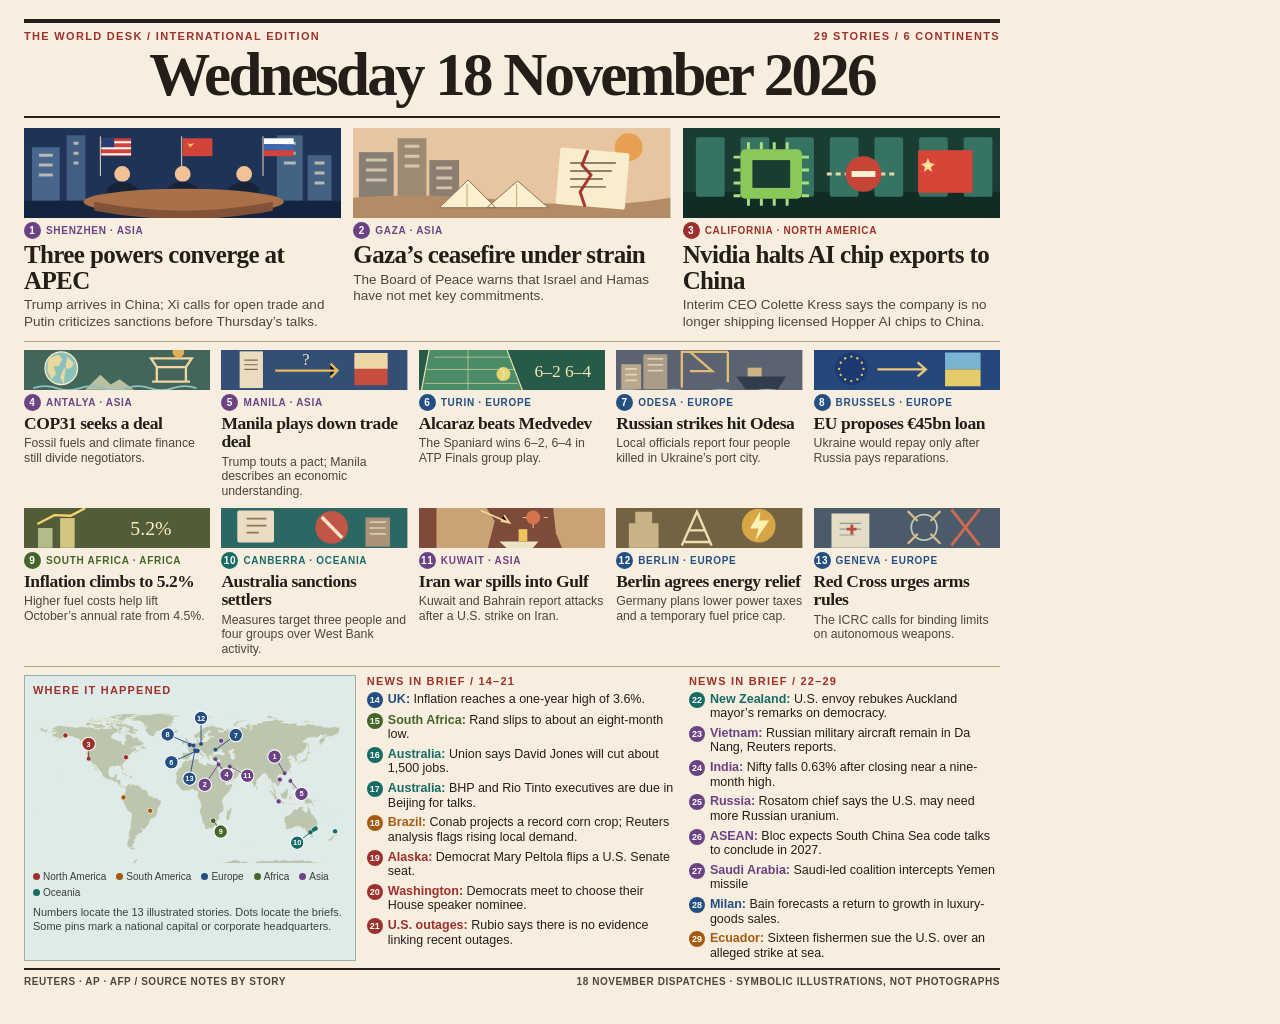
==== index.html @ 93e59827 "Revise news front page with 29 illustrated stories" ====
<!doctype html>
<html lang="en"><meta charset="utf-8"><meta name="viewport" content="width=1024"><title>The World Desk | 18 November 2026</title>
<style>
:root{--paper:#f7eee0;--ink:#251d17;--sub:#50443a;--rule:#b8a18a;--red:#9d312b}*{box-sizing:border-box}html,body{width:1024px;min-height:1024px;margin:0}body{padding:19px 24px 12px;background:var(--paper);color:var(--ink);font:14px Arial,sans-serif}h1,h2,p{margin:0}header{padding:7px 0 8px;border-top:4px solid var(--ink);border-bottom:2px solid var(--ink)}.strap,footer{display:flex;justify-content:space-between;text-transform:uppercase;font-weight:bold;letter-spacing:.12em;font-size:11px;color:var(--red)}h1,h2{font-family:Georgia,serif}h1{text-align:center;font-size:61px;line-height:1.08;letter-spacing:-.045em}.news{display:grid;gap:12px}.lead{grid-template-columns:repeat(3,minmax(0,1fr));margin-top:12px;padding-bottom:12px;border-bottom:1px solid var(--rule)}.mid{grid-template-columns:repeat(5,minmax(0,1fr));gap:11px;margin-top:10px;padding-bottom:11px;border-bottom:1px solid var(--rule)}article{min-width:0}article svg{display:block;width:100%;height:94px}.mid svg{height:40px}.meta{display:flex;align-items:center;gap:5px;margin:4px 0 3px;text-transform:uppercase;letter-spacing:.07em;font-size:10px;font-weight:800;color:var(--color)}.num{background:var(--color);color:white;display:inline-grid;place-items:center;min-width:17px;height:17px;border-radius:50%;font:bold 10px Arial;flex:none}article h2{font-size:26px;line-height:1.03;letter-spacing:-.025em}article p{font-size:14px;line-height:1.23;color:var(--sub);margin-top:4px}.mid h2{font-size:18px;line-height:1.06}.mid p{font-size:12.5px;line-height:1.19}.bottom{display:grid;grid-template-columns:34% 1fr 1fr;gap:11px;margin-top:10px}.label{font:bold 11px Arial;text-transform:uppercase;letter-spacing:.11em;color:var(--red);margin-bottom:5px}.map{background:#deebe9;padding:8px;border:1px solid #9eaeab;min-width:0;align-self:stretch}.atlas{position:relative;aspect-ratio:340/174;margin-top:7px}.atlas img,.atlas svg{position:absolute;width:100%;height:100%}.legend{display:flex;gap:5px 10px;flex-wrap:wrap;margin-top:8px;font-size:10px;color:#393e3c}.legend span{display:flex;align-items:center;gap:3px}.legend i{width:7px;height:7px;border-radius:50%;background:var(--color)}.map p{font-size:11px;line-height:1.25;color:#39433e;margin-top:8px}.briefs{list-style:none;margin:0;padding:0;display:grid;gap:5px}.briefs li{display:flex;gap:5px;align-items:flex-start;font-size:13px;line-height:1.16}.briefs .num{min-width:16px;height:16px;font-size:9px}.briefs strong{color:var(--color)}footer{margin-top:9px;padding-top:6px;border-top:2px solid var(--ink);letter-spacing:.055em;color:var(--sub);font-size:10px}
/* Fit all reporting on the square canvas without clipping or hidden overflow. */
.lead{margin-top:10px;padding-bottom:10px}.lead h2{font-size:25px}.lead p{font-size:13.5px}.lead svg{height:90px}.mid{gap:9px 11px;margin-top:8px;padding-bottom:9px}.mid h2{font-size:17.5px}.mid p{font-size:12.3px}.bottom{margin-top:8px}.briefs li{font-size:12.5px;line-height:1.17}footer{margin-top:7px}
</style>
<header><div class="strap"><span>The World Desk / International edition</span><span id="edition"></span></div><h1>Wednesday 18 November 2026</h1></header>
<main><section class="news lead" aria-label="Lead stories"></section><section class="news mid" aria-label="Regional stories"></section>
<section class="bottom"><aside class="map"><h2 class="label">Where it happened</h2><div class="atlas"><svg viewBox="0 0 340 174" role="img" aria-label="Story locations matching the numbered headlines"></svg></div><div class="legend"></div><p>Numbers locate the 13 illustrated stories. Dots locate the briefs. Some pins mark a national capital or corporate headquarters.</p></aside>
<section><h2 class="label">News in brief / 14–21</h2><ol class="briefs" id="brief-a"></ol></section><section><h2 class="label">News in brief / 22–29</h2><ol class="briefs" id="brief-b"></ol></section></section></main>
<footer><span>Reuters · AP · AFP / Source notes by story</span><span>18 November dispatches · Symbolic illustrations, not photographs</span></footer>
<script src="stories.js"></script><script src="illustrations.js"></script>
<script>
const regions={NA:['North America','#9c302c'],SA:['South America','#a35a11'],EU:['Europe','#244f83'],AF:['Africa','#446529'],AS:['Asia','#6b4384'],OC:['Oceania','#166c65']};
const all=document.querySelector.bind(document);
const place=(s)=>`style="--color:${regions[s[1]][1]}"`;
const badge=(i)=>`<span class="num">${i+1}</span>`;
function article(s,i){return `<article ${place(s)}>${artwork(s[6],i<3)}<div class="meta">${badge(i)}${s[0]} · ${regions[s[1]][0]}</div><h2>${s[4]}</h2><p>${s[5]}</p></article>`;}
function brief(s,i){return `<li ${place(s)}>${badge(i)}<span><strong>${s[0]}:</strong> ${s[4]}</span></li>`;}
all('#edition').textContent=`${stories.length} stories / ${new Set(stories.map(s=>s[1])).size} continents`;
all('.lead').innerHTML=stories.slice(0,3).map(article).join('');
all('.mid').innerHTML=stories.slice(3,13).map((s,j)=>article(s,j+3)).join('');
all('#brief-a').innerHTML=stories.slice(13,21).map((s,j)=>brief(s,j+13)).join('');
all('#brief-b').innerHTML=stories.slice(21).map((s,j)=>brief(s,j+21)).join('');
all('.legend').innerHTML=Object.values(regions).map(([n,c])=>`<span style="--color:${c}"><i></i>${n}</span>`).join('');
const project=(lat,lon)=>[8+(lon+180)*.9,12+(83-lat)*1.06];
const offsets=[[-11,-18],[-15,22],[0,-16],[12,17],[12,14],[-27,12],[22,-16],[-28,-12],[8,12],[-18,14],[19,10],[0,-28],[-6,31]];
const pins=stories.map((s,i)=>{
 const [x,y]=project(s[2],s[3]),color=regions[s[1]][1];
 if(i>=13)return `<circle cx="${x}" cy="${y}" r="2.9" fill="${color}" stroke="#fff" stroke-width=".8"><title>${i+1} ${s[0]}</title></circle>`;
 const [dx,dy]=offsets[i], bx=x+dx,by=y+dy;
 return `<g><title>${i+1} ${s[0]}</title><path d="M${x} ${y}L${bx} ${by}" stroke="${color}" stroke-width="1"/><circle cx="${x}" cy="${y}" r="2.1" fill="${color}"/><circle cx="${bx}" cy="${by}" r="7.3" fill="${color}" stroke="#fff" stroke-width="1.1"/><text x="${bx}" y="${by+2.8}" text-anchor="middle" fill="white" font-size="8" font-weight="bold">${i+1}</text></g>`;
});
all('.atlas svg').innerHTML="<rect width=\"340\" height=\"174\" fill=\"#deebe9\"/><g fill=\"#bcc5ad\" stroke=\"#f2efdc\" stroke-width=\".35\"><path d=\"M116.39,184.82L116.12,185.36L115.86,185.84L113.97,185.69L111.96,185.76L110.83,185.40L110.83,185.36L110.34,185.05L112.37,185.09L114.31,185.20L114.97,184.76L115.45,184.39L116.39,184.82Z\"/><path d=\"M26.71,184.25L24.99,184.39L23.80,184.02L23.28,183.64L23.24,183.58L22.66,183.29L22.66,183.29L23.20,182.90L24.88,183.06L25.78,183.40L26.47,183.77L26.71,184.25Z\"/><path d=\"M129.36,182.71L130.47,183.17L130.86,183.81L130.96,184.27L131.00,184.81L129.61,185.14L128.14,185.41L126.45,185.66L124.57,185.87L122.43,185.80L121.25,185.45L121.41,185.02L123.33,184.72L124.11,184.37L124.67,183.91L125.08,183.52L125.62,183.15L126.21,182.71L126.21,182.71L126.66,182.71L128.00,182.48L129.36,182.71Z\"/><path d=\"M60.91,177.89L62.07,178.06L63.15,177.87L62.64,178.24L61.79,178.51L60.54,178.43L59.64,178.06L59.64,178.06L59.83,177.70L60.91,177.89Z\"/><path d=\"M57.00,177.87L58.37,178.29L57.84,178.24L56.68,178.14L55.45,177.85L55.45,177.85L56.10,177.62L57.00,177.87Z\"/><path d=\"M80.92,176.23L81.90,176.37L82.89,176.25L83.42,176.85L82.71,176.77L81.62,176.81L80.51,176.77L79.29,176.83L78.38,176.62L77.90,176.19L77.90,176.19L78.47,176.00L79.61,176.15L80.92,176.23Z\"/><path d=\"M108.39,175.19L108.50,175.67L108.34,176.09L108.09,176.48L107.04,176.63L106.03,176.83L104.85,176.81L105.29,176.40L104.23,176.54L103.23,176.69L102.54,176.38L102.49,175.94L103.48,175.53L103.48,175.53L104.09,175.40L105.13,175.44L105.40,174.90L105.45,174.51L105.43,173.66L105.94,173.16L106.77,172.99L107.25,173.39L107.46,173.78L107.85,174.26L108.15,174.72L108.39,175.19Z\"/><path d=\"M117.25,167.98L116.86,168.21L116.19,168.04L115.45,168.15L114.83,168.40L114.18,168.67L113.74,168.98L113.62,169.39L113.67,169.79L114.09,170.14L113.47,170.39L112.63,170.47L112.14,170.83L111.61,171.16L111.04,171.62L110.90,172.01L111.22,172.45L111.69,172.78L112.44,173.03L113.12,173.36L113.49,173.78L113.69,174.17L113.95,174.59L114.37,174.94L114.64,175.33L114.76,176.31L115.03,176.71L115.10,177.12L115.38,177.54L115.26,178.10L114.76,178.53L114.23,178.89L113.03,179.03L112.63,179.41L112.08,179.76L110.73,180.15L109.53,180.32L108.40,180.55L107.18,180.78L106.46,181.21L105.01,181.25L103.43,181.21L102.00,181.30L100.48,181.30L100.77,181.71L102.14,181.90L103.15,182.19L103.71,182.56L102.70,182.89L101.15,182.79L99.87,183.06L99.81,183.50L99.78,183.91L100.84,184.27L101.03,184.66L102.18,185.06L104.08,185.22L105.70,185.51L106.99,185.84L108.63,186.18L110.87,186.34L113.07,186.63L114.60,186.95L116.28,187.30L117.16,187.80L117.60,188.19L118.69,187.82L120.17,187.51L121.74,187.17L123.61,186.90L125.21,186.61L127.45,186.59L129.66,186.74L131.47,186.99L132.05,186.53L133.31,186.22L135.58,186.20L137.36,185.97L139.05,185.74L140.92,185.60L142.91,185.41L144.31,185.14L143.67,184.76L143.28,184.39L143.28,184.00L141.54,184.04L139.69,184.20L137.92,184.20L137.68,183.81L137.80,183.02L138.21,182.79L139.49,182.54L141.01,182.29L142.10,181.98L143.19,181.67L144.01,181.25L145.24,181.07L146.46,180.92L147.07,180.84L148.47,180.80L149.79,180.65L150.90,180.44L151.99,180.19L152.98,179.95L154.23,179.61L155.02,179.26L155.87,178.95L156.13,178.53L155.18,178.28L155.50,177.85L156.10,177.52L157.03,177.31L158.02,177.06L158.94,176.73L159.64,176.31L160.08,175.81L160.73,175.52L161.81,175.58L162.25,175.94L163.33,175.98L163.36,175.58L163.82,175.17L164.79,175.27L165.02,175.67L166.09,175.73L167.26,175.54L168.38,175.42L169.41,175.48L169.79,175.92L170.78,175.56L171.70,175.38L172.72,175.23L173.73,175.09L174.64,174.84L175.65,174.67L176.42,174.44L176.97,174.07L177.64,174.34L178.57,174.19L179.22,174.69L179.74,175.06L180.76,174.86L181.16,174.44L182.08,174.15L183.26,174.21L183.61,174.61L184.35,174.21L185.32,174.09L186.38,174.05L187.33,174.07L188.34,174.19L189.31,174.25L189.73,174.61L190.31,174.92L191.30,174.73L192.36,174.69L193.38,174.69L194.38,174.67L195.28,174.52L196.24,174.40L197.03,174.11L197.87,173.92L198.79,173.82L199.48,173.53L199.97,172.95L200.48,172.59L201.42,172.76L201.77,173.13L202.55,173.38L203.48,173.30L204.11,173.67L204.78,173.94L205.70,173.69L206.02,173.24L206.83,173.05L207.76,172.70L208.64,172.55L209.70,172.34L210.41,172.11L211.15,171.87L211.85,171.64L212.70,171.76L213.51,171.39L214.09,171.10L214.94,171.12L215.68,170.87L215.85,170.49L216.61,170.20L217.35,170.00L218.25,169.83L219.08,169.75L219.87,169.81L220.72,169.91L221.44,170.20L221.53,170.66L222.32,171.01L222.87,171.30L223.95,171.43L224.54,171.72L225.29,172.01L226.15,172.07L226.87,171.87L227.65,171.43L228.49,171.66L229.37,171.78L230.22,171.91L231.10,171.99L232.00,171.99L232.74,173.09L232.71,173.36L232.60,173.84L231.74,174.11L231.03,174.50L231.15,174.92L232.16,174.90L232.04,175.31L231.58,175.71L231.15,176.14L231.84,176.48L232.88,176.58L233.92,176.39L234.42,175.98L234.72,175.58L235.21,175.25L235.77,174.94L236.00,174.57L236.48,174.05L237.04,173.94L238.06,173.90L238.96,173.78L239.88,173.61L240.32,173.20L240.59,172.80L241.20,172.41L242.08,172.14L242.84,171.93L243.34,171.57L243.85,171.39L244.50,171.22L245.40,171.33L246.21,171.22L247.09,171.10L248.08,171.16L248.73,170.87L249.19,170.16L249.52,170.45L249.95,170.95L250.70,171.16L251.57,171.24L252.43,171.12L253.35,171.20L254.19,171.22L254.76,171.12L255.52,171.18L256.20,171.41L257.01,171.26L257.98,171.26L258.81,171.12L259.75,171.26L260.35,170.91L260.80,170.56L261.42,170.27L262.55,169.48L263.13,169.62L263.82,169.91L264.42,170.29L265.56,170.93L266.44,170.95L267.27,170.95L268.24,170.83L269.21,170.68L269.95,170.39L270.57,170.08L271.57,170.04L272.24,169.81L272.95,170.02L273.41,170.35L274.04,170.68L275.03,170.64L275.65,170.91L276.72,171.18L277.85,171.28L278.78,171.20L279.49,170.87L280.09,170.54L280.90,170.45L281.71,170.60L282.64,170.70L283.49,170.54L284.30,170.54L285.09,170.64L285.92,170.74L286.73,170.56L287.70,170.39L288.62,170.35L289.64,170.35L290.47,170.25L291.28,170.16L291.53,169.64L291.56,169.21L292.13,169.50L292.29,169.98L292.59,170.41L292.96,170.76L293.71,170.95L294.74,170.89L295.92,170.87L296.73,170.81L297.91,170.81L298.76,170.79L299.94,170.83L300.94,170.91L301.58,171.24L301.40,171.64L301.98,171.95L302.95,172.20L303.96,172.47L305.12,172.65L306.34,172.82L307.25,172.99L308.27,173.01L308.86,172.65L309.65,172.95L310.34,173.28L311.13,173.53L312.22,173.63L313.26,173.76L313.70,174.17L314.73,174.42L315.41,174.79L316.42,174.96L317.46,174.94L318.43,175.00L319.50,174.98L320.58,175.06L321.58,175.21L322.52,175.46L323.45,175.67L324.09,175.98L323.98,176.39L323.50,176.77L323.10,177.25L322.78,177.62L322.36,178.06L321.18,178.22L320.65,178.60L319.49,178.82L319.08,179.24L318.46,179.63L317.81,179.97L317.44,180.40L317.21,180.80L317.12,181.27L317.14,181.67L317.65,182.08L317.85,182.48L318.27,182.85L319.94,183.00L320.30,183.46L318.67,183.62L317.30,183.85L315.59,183.89L314.83,184.49L314.67,184.99L314.29,185.39L313.81,185.78L315.01,186.14L315.47,186.57L316.24,186.97L317.33,187.32L318.59,187.65L319.94,187.98L322.01,188.32L322.46,188.84L325.06,189.06L325.23,189.14L325.90,189.46L328.39,189.19L330.45,189.52L332.00,189.78L332.00,195.38L8.00,195.38L8.00,189.78L8.05,189.78L8.85,189.17L10.47,189.50L10.57,189.46L10.82,189.37L11.13,189.27L11.39,189.17L11.52,189.13L11.66,189.13L11.75,189.14L13.06,189.59L14.20,189.14L14.40,189.08L17.04,188.90L17.90,189.14L18.32,189.27L19.68,189.62L22.24,189.89L24.26,190.23L27.74,190.48L30.33,190.19L34.15,190.39L36.32,190.73L38.70,190.41L41.20,190.12L41.40,189.62L37.85,189.58L34.95,189.33L34.19,188.92L31.77,188.69L31.93,188.21L32.27,187.78L32.60,187.38L32.42,186.95L30.93,186.65L30.24,186.28L28.85,185.95L31.03,186.01L33.11,185.84L34.42,186.20L36.02,185.89L37.50,185.49L38.22,185.14L37.91,184.70L36.74,184.41L35.42,184.10L33.57,184.04L31.95,183.89L30.20,183.79L29.62,183.39L28.46,183.06L27.75,182.69L27.47,181.48L27.91,181.59L28.72,181.92L30.20,181.81L31.63,181.67L32.37,182.13L33.80,182.02L35.00,181.79L36.13,181.50L37.15,181.15L38.51,181.05L38.47,180.65L38.15,180.26L38.42,179.88L39.58,179.70L40.11,180.05L41.49,179.84L42.53,179.57L43.81,179.55L45.03,179.45L46.24,179.20L47.21,178.97L48.31,178.74L49.01,178.80L49.63,178.89L50.97,178.74L52.17,178.93L53.40,178.91L54.58,178.76L55.80,178.87L57.14,178.97L58.39,178.93L59.69,178.95L61.03,178.97L62.27,178.93L63.18,178.62L64.28,178.45L65.41,178.68L66.48,178.49L67.45,178.12L68.03,178.45L68.35,178.82L68.93,179.18L69.87,178.87L70.94,179.26L72.16,179.38L73.20,179.68L74.47,179.61L75.61,179.43L76.97,179.47L78.19,179.61L79.42,179.80L79.89,179.34L79.31,178.99L78.87,178.62L77.71,178.53L77.20,178.14L77.00,177.74L76.69,176.95L77.37,177.10L78.56,177.16L79.72,177.10L80.78,177.27L81.69,177.58L82.08,177.95L83.30,178.01L84.46,177.87L85.69,177.66L86.80,177.54L87.72,177.79L88.92,177.70L89.70,176.89L90.42,177.37L91.46,177.56L92.59,177.45L93.33,177.87L94.51,177.91L95.60,178.03L96.68,178.26L97.38,177.87L97.73,177.49L98.63,177.91L99.87,177.81L100.78,178.03L101.40,178.39L102.60,178.28L103.53,178.06L104.45,177.79L105.54,177.64L106.81,177.52L107.96,177.37L108.84,177.14L109.37,176.81L109.58,176.35L109.47,175.92L109.19,175.50L108.87,175.09L108.59,174.67L108.36,174.30L108.31,173.88L108.40,173.47L108.82,173.07L109.17,172.63L109.31,172.22L109.14,171.76L109.03,171.35L109.47,170.87L109.97,170.56L110.55,170.16L111.17,169.83L111.89,169.52L112.24,169.06L112.73,168.77L113.30,168.50L114.16,168.44L114.73,168.11L115.36,167.90L116.10,167.77L116.75,167.50L117.26,167.17L117.97,167.05L118.50,167.32L118.16,167.67L117.25,167.98Z\"/><path d=\"M109.03,157.06L110.19,157.70L111.45,157.96L111.05,158.49L110.19,158.55L109.74,158.17L109.44,158.60L108.67,158.93L107.69,158.81L107.04,158.49L106.09,158.34L104.96,157.74L104.04,157.17L102.80,155.99L103.55,156.21L104.81,156.92L106.00,157.30L106.47,156.81L106.76,156.09L107.59,155.65L108.23,155.77L108.23,155.77L108.58,156.27L109.03,157.06Z\"/><path d=\"M117.31,154.15L118.03,154.62L117.76,154.99L116.54,155.31L116.14,154.94L115.37,155.42L114.92,154.94L116.00,154.31L116.77,154.57L117.31,154.15Z\"/><path d=\"M233.25,152.67L231.87,152.74L231.85,152.18L231.98,151.74L232.04,151.52L232.62,151.86L233.47,151.99L233.50,152.19L233.25,152.67Z\"/><path d=\"M300.86,143.22L301.73,143.59L302.22,143.44L302.92,143.24L303.46,143.31L303.52,144.57L303.22,144.93L303.12,145.78L302.81,145.49L302.18,146.23L302.00,146.18L301.44,146.14L300.89,145.24L300.77,144.54L300.25,143.61L300.27,143.13L300.86,143.22Z\"/><path d=\"M325.72,143.35L325.92,143.79L326.56,143.36L326.82,143.81L326.82,144.26L326.49,144.75L325.90,145.53L325.44,145.95L325.77,146.46L325.08,146.48L324.31,146.88L324.07,147.57L323.56,148.64L322.85,149.12L322.40,149.42L321.57,149.40L320.99,149.05L320.01,148.97L319.86,148.58L320.34,147.80L321.47,146.75L322.05,146.55L322.70,146.15L323.47,145.59L324.01,145.04L324.41,144.25L324.75,143.99L324.89,143.39L325.52,142.90L325.72,143.35Z\"/><path d=\"M327.15,138.31L327.80,139.42L327.82,138.70L328.23,138.99L328.36,139.79L329.09,140.13L329.69,140.22L330.21,139.81L330.67,139.94L330.45,140.88L330.17,141.50L329.49,141.47L329.25,141.80L329.33,142.25L329.20,142.45L328.86,143.02L328.41,143.75L327.72,144.17L327.56,143.89L327.19,143.74L327.70,142.87L327.41,142.28L326.44,141.86L326.47,141.48L327.12,141.11L327.27,140.29L327.23,139.60L326.86,138.89L326.89,138.71L326.46,138.27L325.75,137.33L325.37,136.58L325.71,136.50L326.20,137.09L326.90,137.36L327.15,138.31Z\"/><path d=\"M320.41,123.47L320.07,123.72L319.57,123.44L318.93,122.96L318.35,122.40L317.75,121.65L317.63,121.29L318.01,121.31L318.52,121.67L318.91,122.03L319.20,122.32L319.94,122.98L320.41,123.47Z\"/><path d=\"M330.54,118.36L330.85,118.67L330.70,119.22L330.14,119.37L329.64,119.23L329.56,118.77L329.90,118.40L330.31,118.54L330.54,118.36Z\"/><path d=\"M331.43,117.79L330.85,118.01L330.74,117.62L331.19,117.40L331.47,117.34L332.00,117.01L332.00,117.53L331.43,117.79Z\"/><path d=\"M8.07,117.47L8.00,117.53L8.00,117.01L8.19,116.96L8.07,117.47Z\"/><path d=\"M321.06,117.43L320.76,117.57L320.46,117.11L320.50,116.83L321.06,117.43Z\"/><path d=\"M320.40,115.81L320.54,116.66L320.30,116.53L320.11,116.59L319.98,116.30L319.97,115.48L320.40,115.81Z\"/><path d=\"M215.05,114.35L215.20,115.62L215.43,116.12L215.34,116.63L215.18,116.94L214.87,116.32L214.71,116.63L214.88,117.42L214.80,117.87L214.55,118.11L214.49,119.01L214.14,120.25L213.69,121.71L213.14,123.71L212.79,125.19L212.39,126.42L211.65,126.67L210.87,127.12L210.35,126.85L209.64,126.47L209.39,125.91L209.33,124.97L209.01,124.12L208.93,123.36L209.09,122.60L209.50,122.41L209.51,122.06L209.94,121.26L210.02,120.58L209.81,120.08L209.64,119.41L209.57,118.43L209.88,117.84L210.00,117.17L210.45,117.13L210.95,116.91L211.29,116.72L211.68,116.71L212.19,116.10L212.93,115.45L213.20,114.92L213.08,114.46L213.46,114.59L213.96,113.85L213.98,113.22L214.28,112.74L214.59,113.20L214.83,113.65L215.05,114.35Z\"/><path d=\"M299.21,114.57L299.53,115.40L300.11,115.00L300.41,115.45L300.84,115.86L300.74,116.33L300.94,117.24L301.07,117.77L301.30,117.90L301.54,118.81L301.46,119.36L301.75,120.08L302.72,120.63L303.36,121.13L303.96,121.59L303.85,121.85L304.36,122.52L304.71,123.66L305.07,123.43L305.43,123.89L305.65,123.73L305.81,124.85L306.45,125.50L306.87,125.91L307.57,126.76L307.82,127.62L307.85,128.22L307.78,128.88L308.21,129.78L308.16,130.71L308.01,131.21L307.76,132.15L307.78,132.76L307.60,133.52L307.21,134.48L306.54,135.00L306.21,135.82L305.91,136.35L305.64,137.26L305.30,137.79L305.07,138.59L304.95,139.32L305.00,139.65L304.48,140.02L303.47,140.06L302.64,140.49L302.23,140.90L301.69,141.36L300.94,140.89L300.39,140.70L300.53,140.15L300.04,140.35L299.25,141.12L298.47,140.83L297.96,140.66L297.45,140.59L296.57,140.28L295.99,139.63L295.83,138.82L295.62,138.29L295.17,137.86L294.31,137.73L294.60,137.21L294.39,136.43L293.95,137.16L293.15,137.36L293.62,136.77L293.75,136.16L294.10,135.64L294.03,134.85L293.30,135.76L292.73,136.12L292.39,136.96L291.69,136.53L291.72,135.96L291.15,135.20L290.68,134.80L290.85,134.55L289.69,133.91L289.06,133.88L288.19,133.37L286.58,133.47L285.42,133.85L284.39,134.20L283.53,134.13L282.58,134.67L281.80,134.92L281.63,135.47L281.29,135.90L280.53,135.93L279.96,136.02L279.17,135.83L278.52,135.95L277.90,135.99L277.37,136.56L277.11,136.51L276.66,136.81L276.22,137.15L275.57,137.11L274.96,137.11L274.01,136.43L273.52,136.23L273.54,135.62L273.99,135.48L274.14,135.24L274.11,134.85L274.22,134.12L274.12,133.49L273.64,132.42L273.50,131.81L273.54,131.21L273.18,130.52L273.15,130.21L272.76,129.79L272.64,128.95L272.13,128.12L272.01,127.66L272.40,128.12L272.10,127.14L272.54,127.45L272.81,127.86L272.79,127.31L272.35,126.48L272.26,126.15L272.05,125.83L272.15,125.21L272.34,124.95L272.46,124.42L272.36,123.80L272.73,123.04L272.80,123.85L273.18,123.12L273.91,122.76L274.35,122.31L275.04,121.92L275.45,121.84L275.70,121.97L276.41,121.58L276.95,121.46L277.09,121.23L277.33,121.13L277.82,121.16L278.77,120.84L279.26,120.37L279.49,119.81L280.02,119.27L280.06,118.85L280.08,118.27L280.71,117.37L281.09,118.28L281.47,118.07L281.15,117.57L281.44,117.06L281.83,117.29L281.94,116.48L282.43,115.96L282.65,115.54L283.10,115.36L283.12,115.06L283.51,115.19L283.53,114.92L283.92,114.77L284.36,114.63L285.02,115.11L285.52,115.74L286.09,115.75L286.66,115.85L286.47,115.27L286.90,114.42L287.31,114.14L287.17,113.87L287.56,113.27L288.10,112.89L288.56,113.02L289.32,112.82L289.30,112.28L288.64,111.93L289.12,111.78L289.72,112.04L290.20,112.47L290.95,112.74L291.21,112.64L291.77,112.96L292.29,112.66L292.63,112.75L292.84,112.55L293.26,113.07L293.02,113.64L292.67,114.07L292.37,114.10L292.47,114.53L292.21,115.06L291.89,115.58L291.95,115.88L292.67,116.46L293.36,116.80L293.82,117.17L294.47,117.80L294.73,117.80L295.20,118.07L295.33,118.39L296.19,118.75L296.79,118.39L296.96,117.82L297.15,117.35L297.26,116.77L297.53,115.93L297.41,115.42L297.47,115.11L297.37,114.50L297.49,113.70L297.66,113.49L297.52,113.13L297.74,112.57L297.91,111.99L297.93,111.69L298.26,111.29L298.52,111.81L298.58,112.47L298.80,112.60L298.84,113.05L299.17,113.58L299.24,114.18L299.21,114.57Z\"/><path d=\"M315.91,111.09L316.16,111.46L315.53,111.45L315.19,110.80L315.73,111.05L315.91,111.09Z\"/><path d=\"M278.64,110.83L278.27,110.85L277.07,110.11L277.91,109.90L278.38,110.23L278.70,110.55L278.64,110.83Z\"/><path d=\"M314.77,110.45L314.42,110.47L313.86,110.36L313.68,110.20L313.73,109.78L314.33,109.94L314.62,110.17L314.77,110.45Z\"/><path d=\"M315.51,110.16L315.38,110.35L314.71,109.43L314.52,108.80L314.83,108.80L315.15,109.65L315.51,110.16Z\"/><path d=\"M281.99,110.73L281.22,110.96L281.11,110.83L281.20,110.47L281.58,109.83L282.47,109.41L282.58,109.16L283.35,108.92L283.98,108.88L284.26,108.75L284.60,108.88L284.27,109.17L283.33,109.63L282.58,109.94L281.99,110.73Z\"/><path d=\"M276.11,108.56L276.43,108.84L276.99,108.76L277.21,109.21L276.17,109.42L275.55,109.56L275.07,109.55L275.38,108.94L275.87,108.94L276.11,108.56Z\"/><path d=\"M280.61,108.56L280.48,109.15L279.13,109.45L277.93,109.32L277.93,108.93L278.64,108.71L279.21,109.03L279.81,108.95L280.61,108.56Z\"/><path d=\"M313.89,108.82L313.93,109.03L313.22,108.58L312.73,108.20L312.39,107.85L312.52,107.74L312.94,107.99L313.68,108.48L313.89,108.82Z\"/><path d=\"M311.78,107.77L311.61,107.83L311.21,107.59L310.84,107.15L310.89,106.98L311.43,107.42L311.78,107.77Z\"/><path d=\"M267.76,107.16L269.49,107.27L269.68,106.83L271.35,107.34L271.68,108.03L273.03,108.22L274.13,108.85L273.11,109.26L272.12,108.83L271.30,108.86L270.37,108.78L269.53,108.59L268.48,108.19L267.82,108.08L267.45,108.21L265.81,107.78L265.65,107.32L264.83,107.24L265.45,106.23L266.54,106.29L267.26,106.71L267.64,106.79L267.76,107.16Z\"/><path d=\"M291.25,106.57L290.79,107.29L290.70,106.49L290.86,106.11L291.05,105.75L291.25,106.06L291.25,106.57Z\"/><path d=\"M310.29,107.21L310.04,107.32L309.65,106.91L309.26,106.23L309.06,105.43L309.19,105.32L309.28,105.64L309.56,105.88L309.99,106.55L310.42,106.91L310.29,107.21Z\"/><path d=\"M306.78,105.79L306.31,105.87L306.17,106.17L305.68,106.43L305.22,106.68L304.74,106.68L304.00,106.37L303.49,106.07L303.56,105.74L304.37,105.90L304.86,105.82L305.00,105.31L305.13,105.28L305.21,105.84L305.73,105.76L305.98,105.40L306.48,105.02L306.38,104.40L306.92,104.38L307.10,104.55L307.09,105.14L306.78,105.79Z\"/><path d=\"M284.52,103.65L284.19,104.00L283.57,103.80L283.39,103.35L284.30,103.30L284.52,103.65Z\"/><path d=\"M287.42,103.26L287.75,104.07L286.99,103.63L286.24,103.54L285.73,103.61L285.11,103.58L285.32,102.99L286.43,102.95L287.42,103.26Z\"/><path d=\"M307.83,104.75L307.54,105.03L307.37,104.41L307.17,104.00L306.76,103.65L306.25,103.20L305.60,102.89L305.85,102.63L306.33,102.93L306.64,103.16L307.02,103.41L307.38,103.86L307.72,104.20L307.83,104.75Z\"/><path d=\"M290.73,101.20L290.98,102.92L291.91,103.55L292.66,102.43L293.70,101.79L294.50,101.78L295.27,102.15L295.93,102.53L296.90,102.74L298.46,103.47L300.13,104.07L300.75,104.62L301.25,105.15L301.38,105.77L302.88,106.43L303.10,106.99L302.27,107.10L302.47,107.81L303.28,108.51L303.86,109.63L304.38,109.60L304.34,110.07L305.03,110.25L304.76,110.45L305.72,110.89L305.62,111.20L305.03,111.27L304.80,111.00L304.03,110.88L303.12,110.72L302.42,110.04L301.91,109.46L301.44,108.53L300.27,108.07L299.51,108.37L298.96,108.72L299.07,109.50L298.37,109.87L297.86,109.69L296.93,109.64L296.13,108.77L295.21,108.56L294.99,108.86L293.85,108.90L294.24,108.03L294.80,107.74L294.57,106.59L294.14,105.70L292.39,104.80L291.65,104.71L290.30,103.73L290.03,104.25L289.69,104.34L289.48,103.95L289.48,103.49L288.79,102.97L289.76,102.59L290.40,102.61L290.33,102.33L289.01,102.33L288.65,101.69L287.85,101.50L287.47,100.97L288.68,100.72L289.14,100.37L290.59,100.81L290.73,101.20Z\"/><path d=\"M282.72,98.47L281.99,99.53L281.32,99.73L280.45,99.52L278.95,99.58L278.16,99.73L278.04,100.53L278.84,101.47L279.33,100.99L281.01,100.63L280.93,101.12L280.54,100.97L280.15,101.59L279.36,102.00L280.21,103.36L280.04,103.72L280.85,104.94L280.85,105.64L280.37,105.95L280.01,105.58L280.45,104.71L279.56,105.12L279.34,104.83L279.46,104.42L278.81,103.80L278.88,102.77L278.27,103.09L278.35,104.32L278.39,105.84L277.82,105.99L277.43,105.68L277.69,104.71L277.55,103.68L277.17,103.68L276.89,102.95L277.26,102.26L277.39,101.41L277.84,99.82L278.03,99.38L278.80,98.59L279.50,98.91L280.63,99.05L281.67,99.01L282.56,98.24L282.72,98.47Z\"/><path d=\"M285.82,98.78L285.77,99.71L285.31,99.60L285.17,100.25L285.54,100.81L285.29,100.93L284.93,100.26L284.66,98.91L284.84,98.06L285.14,97.67L285.20,98.25L285.74,98.35L285.82,98.78Z\"/><path d=\"M265.24,106.18L264.24,106.21L263.48,105.32L262.33,104.45L261.94,103.81L261.26,102.95L260.81,102.15L260.13,100.67L259.34,99.79L259.07,98.87L258.74,98.05L257.93,97.38L257.46,96.47L256.78,95.88L255.84,94.71L255.76,94.17L256.34,94.21L257.74,94.42L258.53,95.46L259.23,96.17L259.72,96.62L260.58,97.75L261.49,97.77L262.25,98.50L262.77,99.38L263.45,99.87L263.09,100.73L263.61,101.10L263.93,101.13L264.09,101.87L264.40,102.46L265.06,102.55L265.50,103.23L265.27,104.54L265.24,106.18Z\"/><path d=\"M276.09,98.04L277.10,99.02L276.03,99.15L275.73,99.87L275.77,100.83L274.90,101.56L274.88,102.61L274.53,104.23L274.40,103.86L273.38,104.33L273.02,103.69L272.38,103.63L271.93,103.29L270.86,103.67L270.53,103.15L269.94,103.21L269.20,103.09L269.06,101.67L268.61,101.37L268.18,100.47L268.06,99.54L268.16,98.56L268.70,97.85L269.36,98.22L270.05,98.02L270.23,97.12L270.62,96.92L271.70,96.69L272.34,95.85L272.78,95.18L273.14,94.79L273.91,94.21L274.60,93.47L275.05,92.64L275.42,92.64L275.88,93.17L275.92,93.63L276.51,93.93L277.26,94.25L277.20,94.66L276.60,94.72L276.76,95.23L276.09,95.59L275.58,96.55L276.24,97.56L276.09,98.04Z\"/><path d=\"M283.74,91.06L283.83,91.76L283.88,92.36L283.58,93.33L283.25,92.25L282.83,92.79L283.11,93.57L282.86,94.06L281.80,93.45L281.54,92.68L281.82,92.18L281.25,91.68L280.97,92.12L280.54,92.08L279.88,92.67L279.73,92.36L280.08,91.46L280.65,91.16L281.14,90.77L281.46,91.25L282.14,90.95L282.29,90.48L282.92,90.45L282.87,89.63L283.60,90.14L283.68,90.67L283.74,91.06Z\"/><path d=\"M243.10,93.41L242.31,93.65L241.89,92.81L241.73,91.29L242.13,89.57L242.75,90.16L243.17,90.90L243.61,92.01L243.47,93.11L243.10,93.41Z\"/><path d=\"M115.16,89.26L114.41,89.38L114.25,89.28L114.51,88.99L114.49,88.57L115.01,88.44L115.19,88.47L115.16,89.26Z\"/><path d=\"M281.58,89.08L281.26,89.43L280.98,90.10L280.70,90.42L280.14,89.68L280.33,89.40L280.55,89.10L280.65,88.45L281.15,88.38L281.00,89.10L281.67,88.07L281.58,89.08Z\"/><path d=\"M276.65,90.10L275.46,91.11L275.90,90.37L276.55,89.71L277.09,88.98L277.56,87.93L277.72,88.79L277.13,89.38L276.65,90.10Z\"/><path d=\"M279.70,87.37L280.24,87.70L280.81,87.70L280.79,88.14L280.37,88.59L279.80,88.91L279.77,88.42L279.83,87.88L279.70,87.37Z\"/><path d=\"M282.95,87.09L283.21,88.27L282.51,87.99L282.53,88.35L282.75,89.00L282.32,89.24L282.28,88.49L282.01,88.44L281.87,87.79L282.40,87.88L282.39,87.48L281.84,86.67L282.70,86.69L282.95,87.09Z\"/><path d=\"M279.37,86.13L279.14,87.04L278.75,86.51L278.29,85.71L279.06,85.74L279.37,86.13Z\"/><path d=\"M279.19,80.37L279.74,80.67L280.02,80.39L280.10,80.66L279.96,81.10L280.26,81.86L280.03,82.74L279.50,83.09L279.35,83.95L279.56,84.79L280.03,84.91L280.43,84.78L281.56,85.37L281.47,85.95L281.76,86.20L281.67,86.69L280.97,86.17L280.64,85.61L280.40,86.00L279.83,85.37L279.01,85.53L278.57,85.29L278.61,84.85L278.89,84.58L278.62,84.34L278.51,84.72L278.06,84.11L277.93,83.65L277.90,82.63L278.26,82.98L278.35,81.32L278.64,80.36L279.19,80.37Z\"/><path d=\"M110.97,80.66L110.74,80.93L110.06,80.92L109.53,80.96L109.48,80.50L109.61,80.35L110.35,80.35L110.81,80.45L110.97,80.66Z\"/><path d=\"M100.79,81.04L100.51,81.22L100.01,81.05L99.50,80.66L99.60,80.42L99.98,80.34L100.19,80.38L100.79,80.48L101.27,80.73L101.42,81.02L100.79,81.04Z\"/><path d=\"M104.68,78.92L105.46,79.08L105.57,78.90L106.27,78.91L106.81,79.18L107.04,79.15L107.21,79.53L107.70,79.51L107.67,79.82L108.07,79.86L108.51,80.25L108.18,80.68L107.75,80.45L107.34,80.50L107.04,80.45L106.88,80.64L106.53,80.70L106.40,80.45L106.10,80.60L105.74,81.33L105.51,81.16L105.46,80.85L104.86,80.67L104.44,80.75L103.89,80.67L103.47,80.87L102.99,80.54L103.07,80.20L103.90,80.34L104.57,80.43L104.90,80.19L104.49,79.73L104.49,79.33L103.93,79.16L104.13,78.87L104.68,78.92Z\"/><path d=\"M269.31,80.18L268.53,80.69L267.79,80.36L267.76,79.45L268.21,78.97L269.19,78.67L269.71,78.70L269.91,79.10L269.51,79.57L269.31,80.18Z\"/><path d=\"M30.01,79.75L29.88,79.93L29.66,79.78L29.68,79.48L29.53,79.09L29.58,78.98L29.73,78.80L29.67,78.60L29.73,78.50L29.79,78.52L30.14,78.70L30.30,78.79L30.44,78.93L30.67,79.30L30.65,79.36L30.30,79.59L30.01,79.75Z\"/><path d=\"M29.53,78.10L29.23,78.17L29.07,77.95L28.97,77.86L28.96,77.80L29.05,77.71L29.37,77.81L29.60,77.97L29.53,78.10Z\"/><path d=\"M28.92,77.53L28.89,77.65L28.41,77.62L28.47,77.49L28.92,77.53Z\"/><path d=\"M28.11,77.38L28.06,77.44L28.00,77.43L27.69,77.39L27.57,77.15L27.54,77.11L27.78,76.96L27.85,77.03L28.11,77.38Z\"/><path d=\"M26.59,76.68L26.48,76.78L26.18,76.59L26.23,76.51L26.36,76.41L26.57,76.43L26.59,76.68Z\"/><path d=\"M98.29,75.85L98.65,76.24L99.49,76.12L99.81,76.37L100.57,77.02L101.13,77.50L101.42,77.49L101.96,77.70L101.90,78.00L102.56,78.04L103.24,78.48L103.13,78.73L102.53,78.86L101.93,78.91L101.31,78.83L100.02,78.93L100.62,78.34L100.26,78.07L99.68,78.00L99.37,77.69L99.15,77.09L98.64,77.13L97.80,76.84L97.53,76.62L96.36,76.46L96.05,76.25L96.38,75.98L95.50,75.93L94.85,76.48L94.48,76.50L94.35,76.75L93.91,76.87L93.52,76.77L94.00,76.44L94.19,76.06L94.60,75.82L95.06,75.62L95.74,75.52L95.96,75.40L96.74,75.48L97.44,75.49L98.29,75.85Z\"/><path d=\"M100.22,74.79L100.00,74.85L99.77,74.24L99.43,73.93L99.63,73.26L99.90,73.30L100.21,74.18L100.22,74.79Z\"/><path d=\"M279.06,75.82L278.67,76.69L278.20,75.80L278.10,75.01L278.63,73.97L279.35,73.17L279.76,73.48L279.60,74.12L279.06,75.82Z\"/><path d=\"M99.96,71.81L98.98,71.97L98.92,71.58L99.34,71.50L99.94,71.53L99.96,71.81Z\"/><path d=\"M100.70,71.79L100.54,72.55L100.38,72.41L100.39,71.86L99.99,71.44L99.99,71.32L100.70,71.79Z\"/><path d=\"M291.17,63.78L291.29,64.15L290.78,64.79L290.41,64.45L289.95,64.69L289.71,65.31L289.13,65.01L289.13,64.51L289.63,63.88L290.14,64.00L290.51,63.55L291.17,63.78Z\"/><path d=\"M201.12,62.17L200.51,62.62L200.58,62.82L200.60,62.90L199.68,63.33L199.24,63.20L199.03,62.77L199.46,62.73L199.52,62.73L199.65,62.47L200.30,62.48L201.12,62.17Z\"/><path d=\"M191.33,62.13L191.82,62.49L192.52,62.43L193.19,62.50L193.17,62.69L193.66,62.56L193.55,62.87L192.25,62.96L192.26,62.79L191.16,62.58L191.33,62.13Z\"/><path d=\"M183.97,59.45L183.64,60.29L183.78,60.62L183.59,61.16L182.90,60.76L182.44,60.65L181.19,60.11L181.31,59.57L182.37,59.66L183.29,59.55L183.97,59.45Z\"/><path d=\"M178.29,56.30L178.83,57.05L178.70,58.45L178.29,58.39L177.93,58.74L177.59,58.46L177.55,57.18L177.34,56.57L177.84,56.63L178.29,56.30Z\"/><path d=\"M296.88,60.61L296.54,61.46L296.70,61.99L296.23,62.73L295.08,63.23L293.50,63.30L292.21,64.51L291.61,64.10L291.57,63.31L290.01,63.54L288.94,64.04L287.89,64.06L288.80,64.84L288.20,66.64L287.62,67.09L287.18,66.68L287.40,65.72L286.83,65.41L286.47,64.69L287.32,64.36L287.79,63.69L288.70,63.15L289.36,62.42L291.15,62.10L292.11,62.32L293.05,60.44L293.65,60.94L294.97,59.88L295.48,59.47L296.05,58.17L295.90,56.98L296.28,56.31L297.23,56.12L297.72,57.59L297.70,58.45L296.86,59.52L296.88,60.61Z\"/><path d=\"M178.60,55.30L178.31,56.12L177.90,55.90L177.69,55.19L177.87,54.79L178.45,54.39L178.60,55.30Z\"/><path d=\"M299.52,53.16L300.15,53.38L300.79,52.93L300.99,54.12L299.65,54.41L298.87,55.47L297.45,54.74L296.96,55.90L295.96,55.92L295.84,54.86L296.28,54.05L297.24,53.99L297.50,52.52L297.77,51.70L298.83,52.80L299.52,53.16Z\"/><path d=\"M112.70,50.64L113.35,50.78L114.19,50.75L113.75,51.18L113.41,51.25L112.27,50.80L112.05,50.45L112.39,50.12L112.70,50.64Z\"/><path d=\"M114.37,47.93L113.94,47.95L112.77,47.62L111.93,47.11L112.24,47.03L113.43,47.29L114.35,47.73L114.37,47.93Z\"/><path d=\"M58.84,48.56L58.39,48.71L56.91,48.23L56.64,47.85L55.83,47.48L55.67,47.18L54.75,46.99L54.40,46.41L54.48,46.16L55.42,46.39L55.97,46.56L56.82,46.67L57.13,47.03L57.57,47.54L58.47,47.97L58.84,48.56Z\"/><path d=\"M119.48,46.25L118.88,47.18L119.47,46.82L120.08,47.05L119.76,47.42L120.56,47.71L120.97,47.45L121.87,47.78L121.59,48.55L122.22,48.37L122.34,48.93L122.62,49.59L122.24,50.53L121.83,50.56L121.24,50.36L121.43,49.50L121.18,49.36L120.14,50.28L119.60,50.25L120.24,49.75L119.37,49.49L118.41,49.55L116.66,49.52L116.52,49.21L117.08,48.83L116.69,48.55L117.45,47.91L118.38,46.22L118.94,45.62L119.72,45.25L120.13,45.30L119.96,45.58L119.48,46.25Z\"/><path d=\"M50.56,42.70L50.56,42.70L50.56,42.70L50.56,42.70L51.43,42.61L51.16,43.82L51.94,44.67L51.58,44.67L51.04,44.18L50.71,43.69L50.25,43.36L50.08,42.90L50.14,42.56L50.56,42.70Z\"/><path d=\"M299.28,46.19L300.19,48.07L298.86,47.72L298.30,49.25L299.18,50.33L299.15,51.07L298.47,50.43L297.88,51.26L297.72,50.37L297.82,49.33L297.71,48.19L297.92,47.39L297.96,45.97L297.43,44.93L297.51,43.48L298.35,42.99L297.99,42.50L298.39,42.35L298.62,43.05L298.93,44.07L298.91,45.12L299.28,46.19Z\"/><path d=\"M163.89,44.58L162.29,45.21L161.02,45.05L161.75,43.94L161.28,42.87L162.50,42.04L163.19,41.54L163.94,41.50L164.90,42.15L164.42,42.88L164.57,43.64L163.89,44.58Z\"/><path d=\"M181.42,41.03L180.88,41.89L179.94,41.29L179.81,40.85L181.13,40.50L181.42,41.03Z\"/><path d=\"M32.29,39.44L31.40,39.84L30.94,39.57L30.80,39.07L31.61,38.69L32.09,38.53L32.69,38.60L33.07,38.93L32.29,39.44Z\"/><path d=\"M167.30,37.83L166.33,38.97L167.25,38.83L168.24,38.83L168.00,39.70L167.19,40.65L168.12,40.72L169.00,42.08L169.61,42.25L170.17,43.46L170.42,43.87L171.51,44.08L171.40,44.75L170.95,45.06L171.30,45.61L170.50,46.17L169.29,46.16L167.76,46.45L167.34,46.24L166.74,46.74L165.91,46.62L165.28,47.02L164.80,46.81L166.12,45.70L166.93,45.47L165.51,45.29L165.26,44.87L166.20,44.54L165.71,43.97L165.88,43.28L167.22,43.37L167.35,42.76L166.73,42.09L165.64,41.90L165.43,41.61L165.75,41.14L165.46,40.85L164.97,41.35L164.92,40.33L164.47,39.79L164.79,38.69L165.49,37.83L166.21,37.92L167.30,37.83Z\"/><path d=\"M20.98,36.48L20.43,36.64L19.84,36.44L19.29,36.15L20.18,35.97L20.89,36.07L20.98,36.48Z\"/><path d=\"M98.66,34.09L98.31,34.65L97.91,34.56L97.67,34.24L97.72,34.17L98.06,33.85L98.43,33.87L98.66,34.09Z\"/><path d=\"M96.29,33.51L95.24,34.09L94.60,34.07L94.41,33.78L95.07,33.29L96.31,33.30L96.29,33.51Z\"/><path d=\"M15.44,32.37L16.00,32.57L16.56,32.46L17.29,32.74L18.18,32.88L18.11,33.00L17.42,33.22L16.74,32.99L16.40,32.80L15.60,32.86L15.39,32.77L15.44,32.37Z\"/><path d=\"M93.35,30.38L93.52,30.85L93.98,30.69L94.51,30.96L95.49,31.33L96.52,31.66L96.60,32.16L97.26,32.08L97.91,32.43L97.11,32.76L95.71,32.51L95.20,32.03L94.31,32.60L93.03,33.14L92.72,32.52L91.50,32.63L92.28,32.10L92.40,31.27L92.70,30.30L93.35,30.38Z\"/><path d=\"M156.94,29.54L156.73,30.22L157.75,30.95L156.58,31.75L153.99,32.48L153.21,32.67L152.02,32.52L149.51,32.18L150.40,31.71L148.44,31.20L150.03,30.99L150.00,30.68L148.11,30.43L148.71,29.74L150.08,29.58L151.48,30.30L152.85,29.73L153.98,30.03L155.45,29.46L156.94,29.54Z\"/><path d=\"M101.72,28.80L100.71,28.86L100.49,28.34L100.87,27.74L101.69,27.60L102.40,27.89L102.41,28.34L102.31,28.49L101.72,28.80Z\"/><path d=\"M12.49,29.40L13.09,29.66L12.89,28.89L15.33,29.05L17.09,30.04L16.20,30.51L14.72,30.62L14.70,31.65L14.34,31.87L13.50,31.84L12.81,31.47L11.61,31.16L11.41,30.70L10.50,30.53L9.48,30.67L8.99,30.30L9.18,29.90L8.10,30.15L8.51,30.65L8.00,31.10L8.00,26.88L10.20,27.69L12.56,28.74L12.49,29.40Z\"/><path d=\"M83.92,26.73L83.36,27.10L82.14,26.78L81.41,26.89L80.18,26.42L80.97,26.09L81.60,25.63L82.56,25.93L83.10,26.12L83.37,26.32L83.92,26.73Z\"/><path d=\"M332.00,24.90L331.01,24.95L330.85,24.62L332.00,24.17L332.00,24.90Z\"/><path d=\"M9.18,24.83L8.00,24.90L8.00,24.17L8.12,24.13L8.88,24.13L10.18,24.43L10.10,24.58L9.18,24.83Z\"/><path d=\"M88.51,26.31L88.50,27.40L89.71,26.57L90.78,27.25L90.51,28.03L91.38,28.75L92.32,27.98L92.98,27.07L93.03,25.90L94.31,25.99L95.64,26.14L96.85,26.67L96.90,27.19L96.23,27.76L96.87,28.33L96.75,28.84L94.99,29.58L93.74,29.75L92.81,29.43L92.54,29.96L91.67,30.85L91.41,31.32L90.37,32.03L89.08,32.11L88.37,32.55L88.31,33.24L87.26,33.37L86.16,34.23L85.18,35.43L84.83,36.26L84.78,37.49L86.11,37.67L86.51,38.66L86.93,39.47L88.19,39.26L89.86,39.72L90.76,40.12L91.41,40.62L92.54,40.91L93.49,41.36L94.98,41.42L95.95,41.52L95.81,42.44L96.09,43.51L96.74,44.69L98.08,45.70L98.77,45.35L99.26,44.26L98.79,42.59L98.15,42.03L99.59,41.54L100.61,40.79L101.11,40.05L101.04,39.35L100.43,38.44L99.33,37.65L100.40,36.54L100.00,35.58L99.70,33.92L100.33,33.68L101.87,33.96L102.80,34.07L103.54,33.79L104.38,34.15L105.49,34.76L105.76,35.17L107.37,35.25L107.34,36.15L107.64,37.49L108.46,37.65L109.12,38.28L110.42,37.69L111.28,36.52L111.87,36.02L112.58,36.97L113.75,38.32L114.74,39.59L114.38,40.26L115.58,40.86L116.39,41.46L117.82,41.74L118.40,42.08L118.76,42.97L119.46,43.11L119.82,43.51L119.89,44.70L119.23,45.10L118.59,45.48L117.10,45.85L115.97,46.72L114.45,46.89L112.52,46.67L111.17,46.66L110.24,46.74L109.49,47.50L108.34,47.97L107.04,49.37L106.01,50.35L106.77,50.17L108.21,48.78L110.10,47.90L111.45,47.79L112.25,48.31L111.40,49.02L111.68,50.17L111.98,50.97L113.14,51.50L114.63,51.34L115.53,50.15L115.60,50.92L116.18,51.30L115.06,52.00L113.07,52.63L112.18,53.06L111.17,53.82L110.49,53.74L110.45,52.85L112.02,51.97L110.58,52.01L109.58,52.13L109.73,52.48L108.77,53.00L107.85,53.36L106.90,53.67L106.38,54.37L106.27,54.54L106.26,55.10L106.55,55.67L106.93,55.69L106.83,55.31L107.10,55.54L107.03,55.84L106.42,56.02L105.99,56.00L105.33,56.18L104.93,56.23L104.41,56.29L103.66,56.59L104.98,56.39L105.25,56.59L103.99,56.91L103.42,56.91L103.44,56.78L103.17,57.08L103.43,57.13L103.24,57.89L102.58,58.70L102.52,58.43L102.32,58.38L102.02,58.11L102.21,58.68L102.42,58.87L102.45,59.27L102.16,59.68L101.65,60.53L101.57,60.49L101.85,59.77L101.39,59.36L101.29,58.48L101.11,58.94L101.30,59.61L100.74,59.45L101.33,59.79L101.37,60.80L101.63,60.87L101.72,61.24L101.85,62.30L101.27,63.08L100.34,63.40L99.75,64.02L99.30,64.09L98.85,64.48L98.72,64.83L97.73,65.52L97.22,66.02L96.80,66.65L96.66,67.41L96.82,68.14L97.12,69.05L97.52,69.80L97.52,70.26L97.95,71.49L97.92,72.20L97.88,72.61L97.66,73.26L97.39,73.40L96.95,73.27L96.80,72.80L96.46,72.56L95.98,71.65L95.57,70.84L95.43,70.42L95.61,69.72L95.36,69.13L94.66,68.25L94.31,68.08L93.40,68.57L93.24,68.51L92.80,68.02L92.24,67.76L91.22,67.89L90.42,67.77L89.74,67.84L89.36,67.99L89.53,68.29L89.51,68.72L89.70,68.93L89.53,69.07L89.20,68.91L88.86,69.12L88.21,69.08L87.54,68.52L86.75,68.65L86.10,68.41L85.54,68.48L84.78,68.73L83.96,69.52L83.07,69.97L82.57,70.48L82.37,70.96L82.36,71.69L82.40,72.20L82.57,72.56L82.58,72.56L82.57,72.56L82.22,73.49L82.07,74.25L82.00,75.67L81.91,76.19L82.07,76.77L82.35,77.28L82.53,78.11L83.13,78.90L83.34,79.50L83.69,80.02L84.64,80.30L85.02,80.75L85.81,80.45L86.49,80.34L87.17,80.15L87.73,79.97L88.31,79.54L88.52,78.92L88.59,78.03L88.75,77.72L89.36,77.44L90.31,77.20L91.11,77.23L91.65,77.14L91.87,77.37L91.84,77.88L91.36,78.51L91.14,79.15L91.31,79.34L91.17,79.80L90.95,80.62L90.72,80.35L90.53,80.37L90.53,80.53L90.70,80.53L90.69,80.82L90.54,81.28L90.62,81.44L90.53,81.82L90.58,81.92L90.48,82.46L90.30,82.74L90.14,82.77L89.96,83.14L90.26,83.33L90.33,83.17L90.60,83.31L90.69,83.35L90.89,83.16L91.15,83.15L91.23,83.23L91.37,83.18L91.79,83.28L92.20,83.25L92.49,83.13L92.60,83.01L92.89,83.07L93.10,83.14L93.34,83.12L93.51,83.02L93.93,83.17L94.07,83.19L94.34,83.39L94.60,83.63L94.93,83.79L95.17,84.08L95.09,84.19L95.04,84.42L95.14,84.81L94.93,85.17L94.83,85.60L94.80,86.07L94.85,86.34L94.87,86.82L94.74,86.92L94.65,87.37L94.71,87.65L94.53,87.92L94.57,88.21L94.71,88.38L94.94,88.96L95.29,89.39L95.71,89.84L96.03,90.22L96.01,90.44L96.37,90.49L96.46,90.41L96.70,90.67L97.15,90.59L97.53,90.32L98.08,90.11L98.38,89.79L98.88,89.85L98.85,89.96L99.35,89.99L99.75,90.18L100.04,90.50L100.38,90.79L100.85,90.82L101.52,90.08L101.89,89.97L101.90,89.62L102.07,88.72L102.58,88.23L103.15,88.21L103.22,87.99L103.93,88.08L104.63,87.54L104.99,87.31L105.42,86.80L105.74,86.86L105.98,87.14L105.80,87.50L105.78,87.75L105.25,87.87L105.54,88.35L105.53,88.91L105.13,89.52L105.47,90.36L105.86,90.29L106.06,89.53L105.78,89.16L105.74,88.35L106.86,87.92L106.74,87.42L107.05,87.09L107.37,87.83L108.01,87.85L108.59,88.44L108.63,88.79L109.43,88.80L110.39,88.69L110.91,89.17L111.60,89.30L112.10,88.97L112.11,88.70L113.23,88.64L114.31,88.62L113.54,88.93L113.85,89.43L114.57,89.51L115.25,90.04L115.40,90.88L115.86,90.86L116.22,91.11L116.81,91.50L117.37,92.19L117.39,92.74L117.73,92.76L118.21,93.28L118.57,93.65L119.65,93.86L119.74,93.67L120.47,93.59L121.44,93.88L121.74,93.99L122.41,94.25L123.36,95.14L123.51,95.57L123.81,95.52L124.04,96.11L124.54,97.96L125.02,98.14L125.05,98.87L124.37,99.74L124.65,100.06L126.24,100.23L126.27,101.29L126.96,100.60L128.09,100.98L129.58,101.62L130.02,102.25L129.88,102.83L130.92,102.51L132.67,103.07L134.02,103.03L135.35,103.90L136.50,105.09L137.19,105.40L137.96,105.44L138.29,105.77L138.59,107.12L138.74,107.76L138.38,109.52L137.93,110.21L136.66,111.68L136.08,112.88L135.42,113.80L135.19,113.82L134.94,114.60L135.01,116.59L134.76,118.22L134.66,118.92L134.37,119.34L134.22,120.76L133.30,122.14L133.15,123.23L132.42,123.69L132.21,124.33L131.23,124.33L129.82,124.73L129.18,125.20L128.18,125.51L127.12,126.36L126.35,127.41L126.22,128.20L126.37,128.79L126.20,129.86L126.00,130.37L125.37,130.96L124.37,132.82L123.58,133.66L122.97,134.16L122.56,135.17L121.96,135.77L121.57,136.44L120.56,137.03L119.89,136.82L119.41,136.93L118.57,136.48L117.96,136.51L117.42,135.92L117.35,136.48L118.50,137.39L118.37,138.12L118.94,138.58L118.89,139.10L118.03,140.45L116.69,141.02L114.89,141.24L113.90,141.14L114.09,141.77L113.90,142.56L114.07,143.10L113.53,143.47L112.61,143.62L111.74,143.23L111.39,143.51L111.52,144.56L112.13,144.88L112.62,144.55L112.89,145.10L112.06,145.43L111.34,146.09L111.20,147.15L110.99,147.72L110.14,147.72L109.44,148.26L109.18,149.06L110.06,149.84L110.92,150.05L110.61,151.00L109.55,151.60L108.97,152.84L108.14,153.26L107.78,153.76L108.07,154.86L108.66,155.47L108.29,155.42L107.48,155.41L107.05,155.67L106.24,156.05L106.09,157.04L105.71,157.07L104.70,156.72L103.67,155.99L102.55,155.38L102.27,154.71L102.52,154.09L102.07,153.38L101.95,151.57L102.34,150.55L103.29,149.74L101.92,149.43L102.78,148.49L103.08,146.73L104.08,147.10L104.55,144.91L103.95,144.62L103.67,145.95L103.10,145.80L103.38,144.28L103.69,142.32L104.10,141.59L103.85,140.56L103.77,139.37L104.15,139.33L104.70,137.62L105.32,135.92L105.71,134.34L105.50,132.76L105.77,131.88L105.66,130.57L106.19,129.28L106.35,127.23L106.64,125.03L106.92,122.66L106.85,120.92L106.66,119.43L105.76,118.82L105.68,118.39L103.90,117.32L102.29,116.16L101.59,115.51L101.22,114.63L101.37,114.33L100.60,112.94L99.72,110.98L98.87,108.87L98.50,108.39L98.22,107.61L97.52,106.91L96.88,106.48L97.17,106.01L96.73,105.00L97.01,104.26L97.73,103.59L98.21,102.80L98.01,102.33L97.67,102.83L97.13,102.36L97.31,102.06L97.16,101.10L97.48,100.94L97.64,100.28L97.98,99.60L97.92,99.17L98.41,98.94L99.03,98.52L98.91,98.19L99.24,98.11L99.20,97.58L99.42,97.19L99.86,97.12L100.24,96.46L100.59,95.90L100.25,95.65L100.42,95.03L100.22,94.06L100.41,93.78L100.27,92.89L99.91,92.32L99.61,92.02L99.41,91.44L99.64,91.16L99.41,91.09L99.24,90.74L98.79,90.44L98.40,90.51L98.22,90.88L97.85,91.15L97.66,91.18L97.57,91.40L98.00,91.98L97.75,92.12L97.62,92.27L97.20,92.33L97.05,91.69L96.93,91.87L96.63,91.81L96.45,91.38L96.08,91.31L95.85,91.19L95.46,91.19L95.43,91.42L95.33,91.26L94.84,91.03L94.66,90.80L94.76,90.62L94.73,90.39L94.48,90.13L94.13,89.92L93.82,89.79L93.76,89.48L93.52,89.29L93.58,89.60L93.40,89.85L93.19,89.56L92.91,89.45L92.78,89.24L92.79,88.91L92.91,88.58L92.65,88.43L92.86,88.23L92.55,87.89L92.13,87.46L91.93,87.11L91.55,86.77L91.10,86.30L91.20,86.13L91.35,86.29L91.42,86.22L91.26,85.88L90.99,85.79L90.89,86.04L90.37,86.03L90.04,85.92L89.67,85.71L89.17,85.65L88.91,85.42L88.45,85.24L87.89,85.22L87.48,85.01L87.00,84.57L85.98,83.43L85.51,83.08L84.78,82.81L84.27,82.88L83.55,83.28L83.10,83.39L82.46,83.11L81.79,82.91L80.95,82.42L80.27,82.27L79.25,81.78L78.50,81.27L78.27,80.99L77.77,80.93L76.85,80.59L76.47,80.11L75.51,79.50L75.06,78.84L74.84,78.32L75.14,78.22L75.05,77.91L75.26,77.64L75.26,77.27L74.96,76.80L74.88,76.37L74.57,75.84L73.78,74.79L72.88,73.96L72.44,73.30L71.67,72.86L71.50,72.61L71.64,71.95L71.18,71.70L70.65,71.19L70.42,70.45L69.94,70.36L69.42,69.80L68.99,69.29L68.96,68.96L68.47,68.16L68.15,67.35L68.17,66.94L67.52,66.52L67.21,66.56L66.70,66.27L66.56,66.70L66.71,67.21L66.79,68.01L67.10,68.44L67.77,69.17L67.92,69.42L68.06,69.50L68.17,69.86L68.33,69.85L68.51,70.53L68.79,70.80L68.98,71.18L69.55,71.72L69.84,72.70L70.11,73.17L70.36,73.66L70.41,74.22L70.84,74.26L71.21,74.74L71.53,75.21L71.51,75.40L71.13,75.79L70.97,75.79L70.73,75.14L70.15,74.54L69.50,74.03L69.04,73.76L69.07,72.98L68.93,72.41L68.50,72.08L67.88,71.61L67.76,71.74L67.54,71.47L66.98,71.21L66.45,70.59L66.52,70.51L66.89,70.57L67.22,70.18L67.25,69.70L66.56,68.94L66.03,68.65L65.70,67.99L65.37,67.29L64.95,66.45L64.59,65.49L64.43,64.95L63.85,64.34L63.43,64.21L63.33,63.91L62.83,63.86L62.51,63.57L61.67,63.47L61.44,63.29L61.33,62.71L60.46,61.65L59.71,60.18L59.74,59.93L59.34,59.58L58.65,58.69L58.52,57.83L58.04,57.25L58.24,56.37L58.21,55.46L57.92,54.65L58.27,53.65L58.49,51.73L58.33,50.30L58.04,49.40L57.78,48.90L57.89,48.70L59.19,49.06L59.67,50.06L59.89,49.78L59.75,48.91L59.44,48.04L59.32,48.04L57.58,47.00L56.94,46.54L55.31,46.10L54.81,45.16L54.93,44.51L53.78,44.06L53.63,43.20L52.54,42.44L52.52,41.89L52.02,41.49L51.23,41.15L50.98,40.23L49.81,39.37L49.33,38.37L48.47,38.30L47.03,38.27L45.98,37.97L44.12,36.87L43.26,36.67L41.68,36.29L40.44,36.38L38.67,35.89L37.60,35.44L36.60,35.67L36.78,36.40L36.29,36.47L35.24,36.69L34.45,37.05L33.46,37.27L33.33,36.65L33.73,35.61L34.69,35.28L34.44,35.02L33.29,35.61L32.68,36.31L31.38,37.07L32.04,37.58L31.19,38.34L30.22,38.79L29.32,39.11L29.10,39.58L27.69,40.13L27.41,40.63L26.36,41.08L25.74,41.00L24.90,41.29L23.99,41.65L23.24,42.01L21.69,42.31L21.55,42.13L22.54,41.64L23.42,41.31L24.38,40.73L25.49,40.61L25.94,40.18L27.18,39.54L27.38,39.33L28.05,38.96L28.20,38.15L28.66,37.53L27.62,37.85L27.33,37.66L26.85,38.05L26.26,37.51L26.02,37.89L25.68,37.36L24.78,37.79L24.23,37.79L24.15,37.16L24.31,36.77L23.73,36.39L22.56,36.59L21.80,36.10L21.19,35.84L21.18,35.24L20.49,34.79L20.84,34.18L21.57,33.59L21.89,33.04L22.62,32.97L23.24,33.14L23.97,32.63L24.62,32.72L25.30,32.39L25.14,31.90L24.63,31.71L25.30,31.30L24.75,31.32L23.79,31.55L23.52,31.78L22.81,31.55L21.54,31.67L20.22,31.41L19.84,30.99L18.70,30.37L19.97,29.93L21.97,29.41L22.71,29.41L22.59,29.94L24.49,29.90L23.76,29.24L22.65,28.84L22.01,28.31L21.15,27.85L19.91,27.52L20.42,26.96L22.01,26.93L23.15,26.45L23.36,25.93L24.28,25.43L25.16,25.31L26.86,24.83L27.69,24.91L29.08,24.34L30.44,24.56L31.09,25.04L31.49,24.84L33.01,24.90L32.96,25.14L34.33,25.32L35.25,25.22L37.15,25.55L38.88,25.65L39.57,25.79L40.77,25.62L42.13,25.94L43.11,26.09L44.79,26.34L46.21,26.85L47.15,26.95L47.94,26.51L49.03,26.17L50.36,26.30L51.71,25.84L53.18,25.57L53.80,26.01L54.47,25.77L54.68,25.27L55.30,25.38L56.82,26.33L58.02,25.61L58.14,26.42L59.25,26.24L59.58,25.93L60.67,25.99L62.05,26.44L64.16,26.83L65.40,27.01L66.28,26.94L67.49,27.48L66.23,28.00L67.85,28.23L70.28,28.11L71.05,27.92L72.01,28.56L72.99,28.02L72.07,27.57L72.65,27.21L73.74,27.16L74.46,27.05L75.19,27.31L76.10,27.88L77.10,27.80L78.69,28.27L80.09,28.11L81.40,28.13L81.30,27.47L82.10,27.29L83.49,27.65L83.49,28.65L84.06,27.80L84.78,27.83L85.19,26.77L84.23,26.11L83.18,25.68L83.25,24.51L84.31,23.74L85.50,23.91L86.41,24.38L87.63,25.58L86.83,26.10L88.51,26.31Z\"/><path d=\"M67.25,22.47L66.80,22.97L68.80,22.65L70.05,23.18L71.07,22.64L71.89,22.99L72.63,24.03L73.08,23.59L72.44,22.51L73.24,22.35L74.13,22.52L75.14,22.95L75.70,23.98L75.98,24.73L77.49,25.25L79.12,25.75L79.02,26.22L77.54,26.31L78.12,26.71L77.81,27.10L76.18,26.94L74.64,26.65L73.59,26.71L71.90,27.07L69.23,27.26L68.02,27.33L67.53,26.83L66.30,26.54L65.50,26.66L64.39,25.82L64.99,25.71L66.38,25.53L67.65,25.58L68.83,25.39L67.09,25.14L65.16,25.23L63.89,25.21L63.41,24.82L65.50,24.39L64.11,24.41L62.54,24.13L63.29,23.33L63.92,22.91L66.33,22.27L67.25,22.47Z\"/><path d=\"M75.95,22.15L75.16,22.85L73.75,22.11L74.06,21.96L75.27,21.92L75.95,22.15Z\"/><path d=\"M101.29,22.49L101.37,22.78L100.42,22.75L99.45,22.73L98.46,22.87L98.20,22.81L97.21,22.25L97.25,21.87L97.68,21.79L99.74,21.91L101.29,22.49Z\"/><path d=\"M92.09,22.43L92.80,23.09L93.63,22.24L95.92,21.80L97.46,22.90L97.33,23.59L99.11,23.29L99.96,22.87L101.95,23.40L103.19,23.91L103.31,24.37L104.98,24.13L105.92,24.80L108.09,25.22L108.88,25.65L109.73,26.64L108.08,27.14L110.20,27.83L111.62,28.06L112.92,29.04L114.33,29.11L114.05,29.85L112.47,31.08L111.37,30.63L109.95,29.61L108.79,29.74L108.67,30.35L109.62,30.97L110.84,31.45L111.21,31.73L111.80,32.78L111.49,33.55L110.35,33.26L108.10,32.41L109.37,33.32L110.30,33.96L110.45,34.33L108.01,33.91L106.08,33.29L104.99,32.78L105.30,32.48L103.96,31.93L102.65,31.42L102.66,31.73L100.06,31.90L99.30,31.53L99.89,30.75L101.58,30.73L103.44,30.60L103.14,30.22L103.45,29.69L104.61,28.66L104.37,28.19L104.02,27.83L102.64,27.31L100.82,26.95L101.39,26.68L100.44,26.02L99.65,25.96L98.94,25.60L98.46,25.92L96.83,26.05L93.55,25.82L91.65,25.50L90.19,25.34L89.44,24.97L90.38,24.49L89.10,24.48L88.82,23.41L89.51,22.46L90.43,22.03L92.76,21.75L92.09,22.43Z\"/><path d=\"M79.68,21.71L80.75,21.93L82.36,21.79L82.59,22.10L81.75,22.61L83.11,23.07L82.95,24.02L81.48,24.43L80.61,24.34L79.99,23.94L77.75,23.12L77.77,22.78L79.61,22.91L78.61,22.22L79.68,21.71Z\"/><path d=\"M299.24,22.37L297.88,22.38L296.03,22.26L295.88,22.21L296.73,21.79L297.86,21.69L299.13,22.10L299.24,22.37Z\"/><path d=\"M86.12,22.84L85.16,23.63L84.13,23.59L83.57,22.66L83.58,22.14L84.05,21.69L84.95,21.40L86.82,21.43L88.54,21.69L87.20,22.64L86.12,22.84Z\"/><path d=\"M61.59,24.30L59.22,24.82L58.74,24.36L56.66,23.80L56.97,23.45L57.67,22.58L58.45,21.88L57.57,21.23L60.62,21.06L61.90,21.28L64.20,21.34L65.07,21.65L66.04,22.10L64.91,22.36L62.70,23.11L61.59,23.85L61.59,24.30Z\"/><path d=\"M305.66,20.39L304.62,20.81L303.18,20.71L301.51,20.30L301.72,19.95L303.40,20.11L305.66,20.39Z\"/><path d=\"M85.75,20.50L85.26,20.91L83.95,20.83L82.86,20.56L83.34,20.08L84.63,19.79L85.42,20.17L85.75,20.50Z\"/><path d=\"M300.58,19.88L299.87,20.67L296.55,20.64L295.06,20.89L293.28,20.20L293.76,19.47L294.95,19.28L297.32,19.32L300.58,19.88Z\"/><path d=\"M81.35,18.66L82.04,19.15L82.07,19.69L81.66,20.48L80.17,20.59L79.20,20.42L79.22,19.80L77.75,19.88L77.69,19.06L78.66,19.10L80.01,18.73L81.28,18.80L81.35,18.66Z\"/><path d=\"M72.61,19.21L72.96,19.58L73.76,19.41L74.71,19.45L74.87,19.97L74.32,20.47L71.27,20.64L69.00,21.10L67.63,21.12L67.52,20.78L69.39,20.31L65.32,20.43L64.06,20.24L65.29,19.21L66.14,18.91L68.67,19.27L70.27,19.90L71.84,19.98L70.55,18.96L71.38,18.58L72.31,18.70L72.61,19.21Z\"/><path d=\"M221.78,25.02L221.25,25.11L218.31,24.97L218.07,24.50L216.44,24.22L216.31,23.64L217.23,23.42L217.20,22.84L218.98,21.93L218.16,21.81L220.31,20.87L220.07,20.39L222.08,19.83L225.05,19.15L228.05,18.95L229.59,18.56L231.34,18.42L231.97,18.84L231.36,19.17L228.17,19.70L225.43,20.20L222.63,21.21L221.29,22.25L219.88,23.27L220.06,24.15L221.78,25.02Z\"/><path d=\"M84.78,18.26L85.78,18.60L87.56,18.59L88.33,18.94L88.13,19.34L89.16,19.58L89.73,19.83L90.95,19.88L92.26,19.97L93.69,19.74L95.52,19.65L96.98,19.72L97.95,20.12L98.15,20.56L97.59,20.84L96.25,21.07L95.09,20.94L92.51,21.11L90.66,21.12L89.21,20.99L86.82,20.65L86.51,20.07L86.40,19.54L85.50,19.08L83.63,18.95L82.59,18.62L82.93,18.19L84.78,18.26Z\"/><path d=\"M65.42,17.68L65.30,18.49L64.60,18.86L63.76,18.91L62.09,19.36L60.65,19.53L59.43,19.30L59.43,19.30L60.96,18.50L62.81,17.82L64.19,17.83L65.42,17.68Z\"/><path d=\"M266.27,18.39L266.52,18.91L267.34,18.65L269.97,18.67L272.00,19.18L272.72,19.58L272.50,20.13L271.50,20.45L269.14,21.03L268.46,21.35L269.58,21.50L270.91,21.77L271.72,21.56L272.18,22.24L272.57,21.97L274.01,21.80L276.90,21.98L277.12,22.47L280.88,22.63L280.93,21.82L282.84,22.01L284.28,22.00L285.73,22.56L286.15,23.24L285.61,23.68L286.74,24.52L288.16,24.95L289.03,23.83L290.47,24.31L292.01,24.03L293.75,24.35L294.41,24.05L295.88,24.20L295.23,23.22L296.42,22.76L304.55,23.45L305.32,24.08L307.67,24.89L311.31,24.69L313.10,24.86L313.85,25.30L313.74,26.07L314.85,26.38L316.05,26.16L317.65,26.13L319.35,26.34L321.05,26.22L322.62,27.16L323.74,26.83L323.01,26.15L323.41,25.68L326.28,25.97L328.15,25.91L330.74,26.42L332.00,26.88L332.00,31.10L331.99,31.11L330.84,31.57L329.67,31.50L330.48,32.06L331.02,32.93L331.43,33.22L331.54,33.66L331.31,33.94L329.63,33.71L327.11,34.50L326.31,34.63L324.94,35.37L323.63,36.02L323.30,36.51L322.01,35.77L319.67,36.60L319.26,36.21L318.39,36.66L317.19,36.52L316.90,37.22L315.82,38.24L315.85,38.67L316.87,38.91L316.75,40.45L315.92,40.49L315.53,41.38L315.91,41.83L314.33,42.37L314.02,43.59L312.68,43.84L312.41,44.92L311.11,45.91L310.78,45.18L310.39,43.63L309.89,41.28L310.32,39.81L311.08,39.17L311.13,38.68L312.53,38.44L314.14,37.11L315.68,36.02L317.30,35.17L318.03,33.68L316.93,33.77L316.39,34.64L314.11,35.80L313.37,34.50L311.05,34.86L308.80,36.64L309.54,37.29L307.53,37.56L306.14,37.67L306.20,36.91L304.81,36.74L303.69,37.27L300.94,37.08L297.98,37.40L295.06,39.47L291.61,41.97L293.03,42.10L293.47,42.76L294.35,43.00L294.92,42.47L295.91,42.54L297.21,43.70L297.24,44.61L296.54,45.67L296.46,46.93L296.06,48.63L294.70,50.16L294.40,50.89L293.18,52.13L291.96,53.35L291.38,53.98L290.18,54.60L289.62,54.61L289.05,54.10L287.84,54.87L287.70,55.23L287.36,55.16L286.97,55.52L286.70,55.88L286.73,56.64L286.27,56.88L286.11,57.07L285.77,57.38L285.17,57.55L284.78,57.84L284.75,58.30L284.65,58.41L285.00,58.59L285.51,59.05L286.29,60.30L286.51,60.99L286.52,62.21L286.18,62.79L285.37,63.00L284.65,63.44L283.84,63.53L283.74,62.95L283.90,62.15L283.51,61.05L284.17,60.87L283.56,59.97L283.12,59.76L283.01,59.96L282.75,60.05L282.72,59.85L282.48,59.75L282.24,59.59L282.49,59.12L282.70,58.99L282.62,58.80L282.85,58.23L282.79,58.06L282.26,57.94L281.84,57.66L280.58,57.96L279.92,58.46L278.95,58.75L279.43,58.26L279.24,57.84L279.95,57.13L279.48,56.58L278.69,56.95L277.68,57.69L277.12,58.37L276.24,58.42L275.78,58.92L276.25,59.63L276.99,59.81L277.02,60.28L277.73,60.59L278.74,59.84L279.54,60.25L280.12,60.28L280.27,60.83L278.99,61.13L278.57,61.70L277.70,62.23L277.24,62.98L278.20,63.56L278.56,64.60L279.11,65.57L279.72,66.39L279.70,67.17L279.14,67.46L279.35,68.03L279.88,68.36L279.74,69.22L279.52,70.06L279.01,70.16L278.36,71.30L277.63,72.69L276.79,73.96L275.55,74.94L274.30,75.83L273.29,75.95L272.74,76.42L272.43,76.08L271.92,76.61L270.66,77.14L269.71,77.30L269.40,78.42L268.90,78.48L268.66,77.71L268.88,77.30L267.67,76.96L267.25,77.13L266.04,78.04L265.29,79.04L265.10,79.78L265.78,80.90L266.63,82.28L267.44,82.94L267.99,83.79L268.40,85.75L268.28,87.61L267.53,88.31L266.50,88.99L265.76,89.88L264.64,90.86L264.32,90.18L264.57,89.47L263.90,88.86L263.15,88.71L262.78,88.16L262.33,87.06L261.52,86.58L260.75,86.60L260.88,85.76L260.09,85.77L260.02,86.93L259.53,88.48L259.24,89.42L259.30,90.19L259.89,90.22L260.25,91.19L260.41,92.10L260.92,92.71L261.46,92.83L261.93,93.39L262.13,93.48L262.67,94.12L263.04,94.83L263.09,95.55L263.00,96.03L263.09,96.39L263.15,97.02L263.47,97.31L263.82,98.25L263.81,98.61L263.17,98.68L262.32,97.89L261.25,97.05L261.15,96.51L260.63,95.80L260.50,94.93L260.18,94.35L260.28,93.58L260.08,93.13L259.72,92.72L259.57,92.20L259.09,91.60L258.65,91.09L258.51,91.72L258.34,91.13L258.43,90.47L258.70,89.45L258.61,88.66L258.89,87.85L258.59,87.22L258.66,86.07L258.29,85.52L258.00,84.25L257.84,82.91L257.45,82.04L256.86,82.57L255.83,83.32L255.33,83.23L254.77,82.98L255.08,81.67L254.89,80.67L254.19,79.45L254.30,79.07L253.77,78.93L253.13,78.07L252.87,77.52L252.82,76.98L252.65,76.47L252.28,75.85L251.45,75.81L251.53,76.24L251.25,76.83L250.86,76.62L250.73,76.81L250.48,76.70L250.13,76.60L250.00,76.99L249.39,76.97L248.28,77.19L248.33,77.99L247.85,78.62L246.55,79.33L245.55,80.58L244.87,81.25L243.97,81.94L243.97,82.43L243.52,82.69L242.71,83.07L242.29,83.13L242.02,83.94L242.21,85.31L242.26,86.19L241.88,87.20L241.87,89.00L241.41,89.05L241.00,89.86L241.27,90.21L240.45,90.51L240.15,91.23L239.79,91.54L238.93,90.55L238.52,89.06L238.17,87.99L237.86,87.49L237.38,86.47L237.16,85.15L237.00,84.49L236.18,83.03L235.81,80.98L235.54,79.62L235.54,78.34L235.37,77.34L234.06,77.98L233.42,77.85L232.25,76.57L232.68,76.18L232.41,75.77L231.36,74.87L230.70,74.60L230.43,73.84L229.74,73.03L228.08,73.23L226.62,73.25L225.35,73.40L223.65,73.08L222.67,72.83L221.66,72.70L221.27,71.40L220.84,71.21L220.15,71.40L219.24,71.91L218.14,71.56L217.24,70.74L216.37,70.44L215.77,69.44L215.10,68.02L214.62,68.20L214.05,67.84L213.71,68.26L213.18,68.21L213.36,68.67L213.28,68.92L213.57,69.71L213.93,70.63L214.37,70.87L214.52,71.24L215.14,71.69L215.19,72.13L215.10,72.48L215.22,72.84L215.47,73.13L215.59,73.48L215.73,73.74L215.67,72.97L215.91,72.41L216.16,72.30L216.43,72.63L216.45,73.25L216.25,73.87L216.42,74.28L216.58,74.23L216.62,74.52L217.32,74.35L218.06,74.38L218.61,74.41L219.22,73.69L219.90,73.01L220.46,72.36L220.73,72.00L220.84,72.09L220.75,72.53L220.63,72.72L220.76,73.56L221.16,74.28L221.66,74.67L222.32,74.81L222.86,75.00L223.26,75.61L223.51,75.96L223.83,76.09L223.83,76.33L223.50,76.96L223.35,77.26L222.97,77.60L222.64,78.33L222.23,78.27L222.04,78.52L221.90,79.06L222.01,79.77L221.93,79.90L221.51,79.89L220.95,80.29L220.86,80.81L220.66,81.03L220.10,81.02L219.74,81.29L219.75,81.72L219.31,82.01L218.82,81.91L218.21,82.27L217.80,82.33L217.15,82.61L216.97,83.09L216.95,83.45L216.06,83.89L214.62,84.39L213.81,85.14L213.42,85.19L213.15,85.13L212.62,85.57L212.05,85.78L211.29,85.83L211.06,85.89L210.87,86.17L210.63,86.25L210.49,86.52L210.05,86.50L209.76,86.64L209.13,86.58L208.90,85.97L208.93,85.39L208.78,85.07L208.60,84.29L208.34,83.85L208.52,83.80L208.43,83.32L208.54,83.11L208.50,82.65L208.38,82.20L208.11,81.88L208.04,81.46L207.58,81.08L207.10,80.19L206.85,79.32L206.22,78.59L205.82,78.42L205.23,77.41L205.12,76.67L205.16,76.05L204.64,74.87L204.22,74.46L203.74,74.24L203.44,73.63L203.49,73.39L203.24,72.84L202.98,72.60L202.62,71.82L202.08,70.96L201.62,70.23L201.17,70.24L201.31,69.66L201.35,69.29L201.46,68.86L201.43,68.71L201.18,69.13L200.98,69.94L200.74,70.49L200.53,70.67L200.23,70.33L199.82,69.86L199.18,68.34L199.09,68.43L199.46,69.55L200.01,70.62L200.69,72.27L201.03,72.85L201.32,73.44L202.12,74.62L201.94,74.80L201.97,75.49L203.02,76.44L203.18,76.66L203.47,77.70L203.27,77.89L203.40,78.98L203.73,80.25L204.08,80.51L204.57,80.90L205.09,82.13L205.34,83.10L205.83,83.62L207.06,84.62L207.56,85.22L208.05,85.84L208.33,86.20L208.77,86.52L208.99,86.85L208.96,87.29L208.44,87.54L208.83,87.83L209.12,88.03L209.30,88.46L209.71,88.91L210.15,88.91L211.00,88.64L211.98,88.51L212.77,88.19L213.22,88.12L213.54,87.92L214.05,87.88L214.34,87.86L214.76,87.71L215.23,87.60L215.66,87.24L216.00,87.23L216.02,87.53L215.94,88.14L215.94,88.70L215.75,89.08L215.50,90.23L215.06,91.41L214.51,92.77L213.74,94.32L212.97,95.51L211.91,96.95L211.01,97.81L209.66,98.86L208.82,99.67L207.84,100.95L207.63,101.51L207.43,101.76L206.80,102.19L206.57,102.63L206.24,102.71L206.11,103.45L205.82,103.88L205.64,104.59L205.28,104.94L204.87,106.24L204.92,106.84L205.50,107.23L205.52,107.51L205.28,108.15L205.33,108.47L205.27,108.97L205.58,109.64L205.95,110.68L206.29,110.92L206.43,111.39L206.39,112.45L206.50,113.38L206.54,115.03L206.70,115.55L206.43,116.31L206.08,117.05L205.51,117.70L204.68,118.11L203.67,118.62L202.65,119.76L202.31,119.95L201.68,120.71L201.31,120.95L201.23,121.71L201.66,122.51L201.84,123.13L201.85,123.45L202.01,123.40L201.98,124.44L201.83,124.93L202.05,125.11L201.91,125.55L201.54,125.93L200.79,126.29L199.71,126.86L199.32,127.25L199.39,127.70L199.62,127.77L199.55,128.33L199.32,129.10L199.22,129.98L198.98,130.46L198.37,130.99L198.19,131.15L197.81,131.68L197.56,132.23L197.05,132.99L196.03,134.08L195.40,134.72L194.72,135.20L193.78,135.61L193.32,135.67L193.20,135.96L192.66,135.80L192.21,136.01L191.23,135.80L190.69,135.93L190.32,135.88L189.39,136.29L188.62,136.46L188.06,136.86L187.65,136.89L187.27,136.51L186.97,136.49L186.58,136.02L186.54,136.16L186.42,135.88L186.43,135.26L186.13,134.55L186.42,134.35L186.40,133.54L185.81,132.55L185.36,131.65L185.36,131.65L184.71,130.27L184.04,129.47L183.69,128.70L183.49,127.66L183.27,126.90L182.97,125.26L182.95,124.00L182.83,123.42L182.48,122.98L182.02,122.11L181.54,120.83L181.35,120.17L180.62,119.13L180.56,118.32L180.48,117.65L180.60,116.72L180.91,115.75L180.96,115.30L181.25,114.34L181.46,113.91L181.98,113.21L182.27,112.74L182.36,111.96L182.32,111.35L182.05,110.98L181.81,110.33L181.59,109.70L181.64,109.48L181.91,109.06L181.64,108.03L181.46,107.32L181.00,106.65L181.09,106.45L180.96,106.12L180.72,105.32L179.98,104.20L179.06,103.13L178.46,102.25L177.92,101.16L177.95,100.81L178.14,100.47L178.36,99.70L178.54,98.91L178.38,98.75L178.68,97.56L178.82,96.72L178.46,96.02L178.05,95.84L177.87,95.37L177.64,95.21L177.65,94.92L176.72,95.30L176.37,95.25L176.03,95.48L175.31,95.46L174.83,94.80L174.53,94.03L173.89,93.33L173.22,93.35L172.42,93.35L171.68,93.47L170.95,93.70L169.54,94.32L169.04,94.68L168.23,94.99L167.43,94.69L167.02,94.70L166.39,94.49L165.82,94.50L164.75,94.69L164.12,94.99L163.23,95.38L163.06,95.35L162.82,95.36L161.90,94.86L161.08,94.05L160.31,93.47L159.71,92.79L159.46,92.71L158.81,92.28L158.35,91.71L158.19,91.33L158.08,90.54L157.68,89.92L157.33,89.50L157.10,89.36L156.88,89.15L156.78,88.68L156.64,88.45L156.38,88.28L155.90,87.83L155.52,87.76L155.32,87.47L155.32,87.30L155.05,87.08L154.99,86.85L154.84,86.04L154.96,85.57L154.59,84.74L154.14,84.37L154.53,84.17L154.97,83.42L155.18,82.88L155.11,82.31L155.36,81.78L155.47,80.78L155.37,79.74L155.26,79.21L155.35,78.68L155.12,78.18L154.64,77.72L154.68,77.27L154.72,76.78L155.07,76.49L155.36,75.94L155.31,75.58L155.62,74.83L156.12,74.16L156.42,73.99L156.66,73.37L156.68,72.81L157.00,72.15L157.60,71.76L158.17,70.68L158.64,70.26L159.48,70.14L160.19,69.42L160.64,69.14L161.39,68.25L161.17,66.93L161.51,66.02L161.63,65.46L162.21,64.75L163.11,64.26L163.78,63.82L164.38,62.73L164.66,62.07L165.33,62.08L165.87,62.53L166.72,62.46L167.66,62.69L168.05,62.70L168.91,62.12L169.89,61.94L170.45,61.50L171.32,61.18L172.85,60.99L174.33,60.90L174.79,61.06L175.64,60.64L176.60,60.63L176.96,60.88L177.58,60.82L178.56,60.39L179.19,60.52L179.16,61.05L179.93,60.66L179.99,60.87L179.54,61.39L179.53,61.88L179.85,62.14L179.73,63.06L179.13,63.59L179.31,64.17L179.77,64.19L180.00,64.69L180.34,64.85L181.40,65.22L181.77,65.13L182.53,65.31L183.72,65.78L184.14,66.72L184.95,66.93L186.22,67.37L187.18,67.90L187.62,67.62L188.05,67.13L187.84,66.32L188.12,65.81L188.77,65.31L189.39,65.17L190.61,65.38L190.91,65.86L191.25,65.86L191.53,66.04L192.43,66.17L192.65,66.52L193.85,66.50L194.71,66.78L195.61,67.09L196.02,67.26L196.72,66.92L197.09,66.62L197.88,66.53L198.52,66.66L198.76,67.19L198.97,66.84L199.69,67.09L200.40,67.15L200.84,66.89L201.10,66.54L201.04,66.48L201.28,65.98L201.46,65.18L201.59,64.91L201.61,64.90L201.93,64.04L202.38,63.29L202.40,63.26L202.31,62.45L202.53,62.01L202.20,61.53L202.54,61.13L202.00,61.22L201.24,60.98L200.62,61.59L199.26,61.71L198.53,61.14L197.56,61.10L197.35,61.54L196.73,61.67L195.86,61.10L194.88,61.12L194.34,60.07L193.69,59.48L194.12,58.65L193.55,58.15L194.55,57.13L195.94,57.09L196.32,56.29L198.03,56.43L199.11,55.74L200.16,55.44L201.65,55.42L203.22,56.16L204.51,56.57L205.56,56.41L206.34,56.51L207.40,55.95L207.53,55.50L207.31,54.78L206.79,54.39L206.29,54.26L205.96,53.94L204.81,53.04L203.79,52.64L203.01,52.02L203.66,51.85L204.41,50.96L203.91,50.55L205.23,50.11L205.21,49.88L204.40,50.05L203.68,50.14L203.08,50.48L202.24,50.54L201.47,50.93L201.52,51.59L201.96,51.85L202.88,51.78L202.70,52.16L201.72,52.34L200.49,52.96L199.99,52.74L200.19,52.24L199.21,51.93L199.37,51.73L200.23,51.38L199.97,51.13L198.57,50.87L198.51,50.47L197.67,50.60L197.34,51.19L196.64,51.97L196.66,52.24L196.23,52.47L195.95,52.37L195.70,53.65L195.24,54.09L194.91,54.85L195.20,55.45L195.30,55.86L196.09,56.20L195.93,56.46L194.86,56.52L194.47,56.85L193.72,57.42L193.44,56.93L193.45,56.71L192.90,56.68L192.43,56.58L191.34,56.85L191.97,57.45L191.51,57.62L191.01,57.62L190.53,57.08L190.36,57.31L190.56,57.94L191.02,58.44L190.68,58.67L191.18,59.16L191.62,59.47L191.64,60.07L190.80,59.78L191.07,60.33L190.50,60.44L190.84,61.37L190.24,61.39L189.50,60.92L189.17,60.08L189.01,59.37L188.66,58.88L188.20,58.28L188.14,57.98L187.98,57.90L187.96,57.67L187.47,57.31L187.39,56.81L187.46,56.09L187.59,55.76L187.43,55.59L187.25,55.51L186.99,55.16L186.61,54.95L185.76,54.56L185.24,54.18L184.41,53.86L183.66,53.08L183.84,53.00L183.43,52.56L183.41,52.20L182.83,52.03L182.56,52.49L182.29,52.13L182.31,51.77L182.34,51.75L182.54,51.65L181.83,51.50L181.10,51.88L181.15,52.40L181.04,52.70L181.33,53.24L182.17,53.78L182.63,54.65L183.63,55.51L184.33,55.50L184.55,55.74L184.30,55.95L185.11,56.33L185.77,56.65L186.54,57.20L186.63,57.40L186.46,57.78L185.96,57.29L185.18,57.11L184.80,57.80L185.45,58.19L185.35,58.74L184.97,58.81L184.49,59.71L184.12,59.80L184.12,59.47L184.30,58.90L184.50,58.68L184.15,58.06L183.87,57.53L183.50,57.40L183.23,56.94L182.65,56.75L182.27,56.32L181.60,56.25L180.90,55.77L180.07,55.08L179.46,54.47L179.18,53.42L178.73,53.30L178.00,52.95L177.59,53.09L177.07,53.59L176.69,53.66L175.88,54.26L174.10,53.98L172.79,54.32L172.69,54.96L172.74,55.57L171.88,56.28L170.73,56.50L170.65,56.86L170.10,57.45L169.75,58.31L170.10,58.92L169.58,59.39L169.38,60.08L168.71,60.29L168.07,61.11L166.93,61.12L166.07,61.10L165.50,61.48L165.16,61.88L164.72,61.79L164.39,61.43L164.13,60.82L163.29,60.66L162.93,60.93L162.46,60.78L161.99,60.90L162.13,60.07L162.04,59.42L161.64,59.32L161.43,58.92L161.50,58.22L161.86,57.84L161.92,57.41L162.11,56.77L162.09,56.32L161.91,55.94L161.87,55.59L161.91,54.83L161.55,54.37L162.82,53.61L163.92,53.80L165.13,53.79L166.09,53.97L166.83,53.92L168.29,53.95L168.75,53.32L168.93,51.20L168.00,50.09L167.33,49.56L165.96,49.15L165.87,48.37L167.03,48.14L168.55,48.42L168.26,47.22L169.11,47.67L171.20,46.85L171.48,45.98L172.26,45.76L172.98,45.55L173.45,45.26L174.24,43.70L175.47,43.26L176.21,43.29L176.39,43.06L177.14,43.01L177.31,43.24L177.92,42.72L177.71,42.32L177.67,41.72L177.31,41.13L177.28,40.05L177.43,39.76L177.69,39.44L178.48,39.38L178.80,39.09L179.52,38.79L179.49,39.33L179.23,39.68L179.33,39.97L179.82,40.13L179.60,40.53L179.33,40.42L178.69,41.18L178.93,41.70L178.95,42.11L179.86,42.35L179.85,42.73L180.76,42.53L181.27,42.24L182.28,42.66L182.71,43.00L183.32,42.69L184.73,42.20L185.86,41.84L186.76,42.02L186.83,42.27L187.69,42.29L187.90,41.82L189.14,41.48L188.95,40.59L188.98,39.79L189.42,39.12L190.27,38.76L190.99,39.55L191.71,39.53L191.88,38.72L191.99,38.09L191.66,38.23L191.08,37.85L191.01,37.24L192.14,36.95L193.28,36.79L194.25,36.97L195.18,36.94L196.21,36.35L195.26,35.85L193.63,35.93L192.05,36.32L190.58,36.54L190.06,35.96L189.19,35.62L189.39,34.57L188.95,33.62L189.38,33.00L190.20,32.33L192.26,31.18L192.86,30.96L192.76,30.51L191.51,30.01L189.96,30.31L189.09,31.05L189.23,31.70L187.80,32.55L186.06,33.47L185.41,34.96L186.05,35.71L186.91,36.29L186.08,37.49L185.15,37.74L184.80,39.52L184.29,40.51L183.20,40.41L182.69,41.25L181.65,41.30L181.36,40.29L180.61,39.09L179.92,37.59L179.32,36.94L177.54,38.17L176.34,38.42L175.10,37.88L174.78,36.74L174.49,34.29L175.32,33.61L177.70,32.72L179.47,31.62L181.12,30.15L183.29,28.10L184.79,27.30L187.27,25.97L189.24,25.51L190.72,25.57L192.09,24.69L193.73,24.73L195.35,24.52L198.16,25.30L197.00,25.58L197.99,26.25L198.92,25.88L200.40,26.52L202.86,26.77L206.26,27.97L206.95,28.48L207.01,29.18L206.01,29.74L204.54,30.02L200.53,29.21L199.87,29.35L201.33,30.13L201.45,31.70L202.61,32.02L203.31,32.30L203.43,31.79L202.87,31.31L203.46,30.93L205.63,31.59L206.39,31.33L205.79,30.55L207.88,29.52L208.71,29.58L209.55,29.95L210.08,29.22L209.33,28.59L209.77,27.95L209.11,27.29L211.63,27.63L212.14,28.23L211.00,28.36L211.01,28.95L211.71,29.31L213.10,29.08L213.32,28.41L215.20,27.90L218.35,26.99L219.02,27.04L218.14,27.69L219.25,27.80L219.90,27.43L221.59,27.41L222.92,26.97L223.95,27.60L224.97,26.90L224.03,26.29L224.50,25.94L227.15,26.26L228.40,26.59L231.66,27.80L232.26,27.25L231.35,26.69L231.32,26.46L230.24,26.36L230.53,25.86L230.05,25.03L230.03,24.69L231.69,23.73L232.28,22.77L232.95,22.56L235.33,22.84L235.52,23.43L234.66,24.29L235.22,24.62L235.51,25.37L235.31,26.82L236.30,27.47L235.91,28.18L234.15,29.68L235.18,29.84L235.54,29.46L236.53,29.18L236.77,28.66L237.55,28.15L237.02,27.55L237.44,26.85L236.46,26.76L236.24,26.17L236.96,25.11L235.79,24.25L237.40,23.53L237.19,22.78L237.64,22.75L238.12,23.34L237.76,24.36L238.72,24.56L238.31,23.79L239.82,23.38L241.69,23.32L243.35,23.92L242.55,23.04L242.46,21.91L244.03,21.70L246.19,21.75L248.14,21.61L247.41,21.05L248.45,20.36L249.48,20.33L251.23,19.80L253.61,19.66L253.91,19.37L256.27,19.27L257.01,19.51L259.03,18.95L260.68,18.96L260.93,18.51L261.79,18.06L263.92,17.62L265.46,17.96L264.23,18.22L266.27,18.39ZM214.20,56.22L214.66,56.97L215.08,57.02L215.35,57.31L214.61,57.39L214.46,58.22L214.30,58.59L213.97,58.84L213.99,59.36L214.28,60.14L215.13,60.36L215.76,60.89L217.04,61.08L218.44,60.80L218.53,60.55L218.36,59.80L218.49,58.69L217.79,58.33L218.02,57.61L217.42,57.54L217.62,56.65L218.47,56.91L219.26,56.57L218.61,55.94L218.35,55.33L217.63,55.60L217.53,56.38L217.25,55.69L217.20,55.43L217.42,54.99L217.25,54.62L216.21,54.26L215.80,53.31L215.31,53.04L215.28,52.69L216.15,52.79L216.19,52.02L216.95,51.85L217.74,52.01L217.90,50.97L217.74,50.32L216.84,50.37L216.07,50.11L215.03,50.57L214.19,50.80L213.78,51.43L212.91,51.60L212.01,52.69L212.83,53.70L212.74,54.41L213.73,55.66L214.20,56.22Z\"/><path d=\"M85.54,17.81L85.13,17.84L83.45,17.77L83.21,17.48L85.02,17.49L85.65,17.69L85.54,17.81Z\"/><path d=\"M70.83,17.62L69.15,17.93L67.82,17.58L68.55,17.25L69.86,17.14L71.13,17.30L70.83,17.62Z\"/><path d=\"M192.25,17.45L190.24,17.89L188.65,17.64L189.27,17.37L188.73,17.03L190.60,16.82L190.95,17.22L192.25,17.45Z\"/><path d=\"M71.30,16.66L70.21,16.87L68.71,16.87L68.73,16.72L69.65,16.40L70.13,16.45L71.30,16.66Z\"/><path d=\"M83.75,17.24L82.42,17.46L81.69,17.21L81.30,16.81L81.23,16.38L82.40,16.42L82.92,16.49L84.00,16.86L83.75,17.24Z\"/><path d=\"M79.95,16.96L80.30,17.40L78.83,17.28L77.35,16.94L75.34,16.90L76.21,16.58L75.12,16.33L75.06,15.92L76.82,16.06L79.26,16.45L79.95,16.96Z\"/><path d=\"M264.57,16.97L259.49,17.38L261.14,15.99L261.88,15.87L262.55,15.94L264.84,16.54L264.57,16.97Z\"/><path d=\"M186.43,15.50L189.39,16.29L187.12,16.70L186.62,17.48L185.83,17.68L185.41,18.56L184.32,18.60L182.39,17.96L183.20,17.58L181.85,17.27L180.10,16.38L179.40,15.55L181.85,15.17L182.35,15.54L183.63,15.53L183.97,15.16L185.29,15.13L186.43,15.50Z\"/><path d=\"M192.90,14.75L194.67,15.12L193.33,15.69L190.72,15.82L188.07,15.64L187.91,15.35L186.62,15.33L185.63,14.84L188.41,14.55L189.72,14.80L190.63,14.48L192.90,14.75Z\"/><path d=\"M216.02,14.60L214.81,14.74L214.00,14.82L213.88,14.99L212.83,15.17L211.85,14.92L212.37,14.59L210.36,14.55L212.12,14.36L213.49,14.35L213.67,14.63L214.19,14.38L215.04,14.21L216.37,14.44L216.02,14.60Z\"/><path d=\"M259.95,16.37L257.98,16.50L255.48,16.19L253.98,15.79L253.29,15.03L252.06,14.82L254.40,14.09L256.35,13.85L258.10,14.39L260.17,15.41L259.95,16.37Z\"/><path d=\"M91.68,15.54L92.77,15.88L91.53,16.20L89.87,17.00L88.28,17.07L86.41,16.94L85.44,16.50L85.46,16.12L86.17,15.84L84.52,15.85L83.53,15.49L82.96,15.01L83.59,14.54L84.21,14.22L85.13,14.14L84.74,13.90L86.83,13.85L87.98,14.41L89.50,14.64L90.97,14.84L91.68,15.54Z\"/><path d=\"M108.35,11.89L110.76,11.97L112.69,12.11L114.34,12.39L114.30,12.68L112.10,13.14L109.92,13.35L109.11,13.59L111.07,13.58L108.94,14.23L107.48,14.53L105.94,15.39L104.08,15.57L103.51,15.78L100.78,15.90L102.02,16.03L101.40,16.22L102.15,16.74L101.29,17.11L99.90,17.41L99.47,17.82L98.22,18.14L98.34,18.38L99.88,18.34L99.90,18.60L97.49,19.23L95.14,18.94L92.50,19.10L91.16,18.97L89.46,18.92L89.35,18.41L91.01,18.17L90.57,17.41L91.11,17.33L93.52,17.79L92.29,17.11L90.83,16.91L91.56,16.50L93.16,16.24L93.41,15.87L92.14,15.46L91.76,14.91L94.22,14.96L94.93,15.07L96.34,14.69L94.31,14.57L91.16,14.63L89.57,14.27L88.82,13.84L87.77,13.53L87.57,13.17L88.91,12.97L89.96,12.94L91.73,12.76L93.05,12.37L94.17,12.42L95.14,12.72L95.82,12.15L97.01,11.98L98.62,11.86L101.38,11.82L101.85,11.93L104.45,11.75L106.40,11.82L108.35,11.89Z\"/><path d=\"M145.61,11.45L151.24,12.29L149.58,12.70L146.13,12.74L141.29,12.85L141.74,13.04L144.93,12.92L147.64,13.29L149.39,12.96L150.14,13.34L149.15,13.96L151.44,13.56L155.81,13.15L158.51,13.36L159.01,13.81L155.34,14.57L154.84,14.81L151.96,14.99L154.04,15.04L152.99,15.82L152.27,16.50L152.29,17.68L153.37,18.38L151.97,18.42L150.49,18.75L152.15,19.32L152.36,20.22L151.40,20.31L152.56,21.23L150.57,21.30L151.61,21.73L151.31,22.11L150.05,22.27L148.79,22.27L149.92,22.99L149.93,23.46L148.15,23.03L147.69,23.31L148.90,23.58L150.08,24.22L150.42,25.08L148.82,25.28L148.12,24.87L147.01,24.26L147.32,24.98L146.27,25.54L148.65,25.58L149.89,25.64L147.47,26.57L145.03,27.40L142.39,27.77L141.40,27.77L140.47,28.18L139.22,29.30L137.28,30.04L136.66,30.09L135.46,30.35L134.17,30.59L133.40,31.25L133.39,31.99L132.93,32.69L131.46,33.54L131.83,34.37L131.42,35.24L130.96,36.28L129.69,36.34L128.36,35.48L126.56,35.47L125.69,34.89L125.09,33.85L123.53,32.54L123.07,31.84L122.95,30.89L121.70,29.91L122.03,29.13L121.43,28.76L122.32,27.52L123.67,27.13L124.03,26.68L124.22,25.86L123.19,26.23L122.70,26.39L121.89,26.54L120.78,26.19L120.72,25.47L121.08,24.91L121.91,24.89L123.75,25.18L122.20,24.50L121.40,24.14L120.50,24.29L119.75,24.03L120.75,23.04L120.21,22.64L119.49,21.91L118.41,20.79L117.26,20.38L117.27,19.93L114.86,19.31L112.95,19.23L110.54,19.28L108.35,19.35L107.30,19.02L105.74,18.35L108.10,18.02L109.91,17.96L106.06,17.69L104.03,17.25L104.16,16.84L107.56,16.33L110.86,15.82L111.21,15.44L108.78,15.06L109.56,14.63L112.68,13.89L113.99,13.78L113.61,13.30L115.75,13.02L118.51,12.86L121.28,12.85L122.26,13.18L124.65,12.59L126.80,12.99L128.06,13.07L129.93,13.42L127.79,12.85L127.91,12.39L130.93,11.76L134.09,11.81L135.24,11.42L138.42,11.32L145.61,11.45Z\"/></g>"+pins.slice(13).concat(pins.slice(0,13)).join('');
</script>
</html>
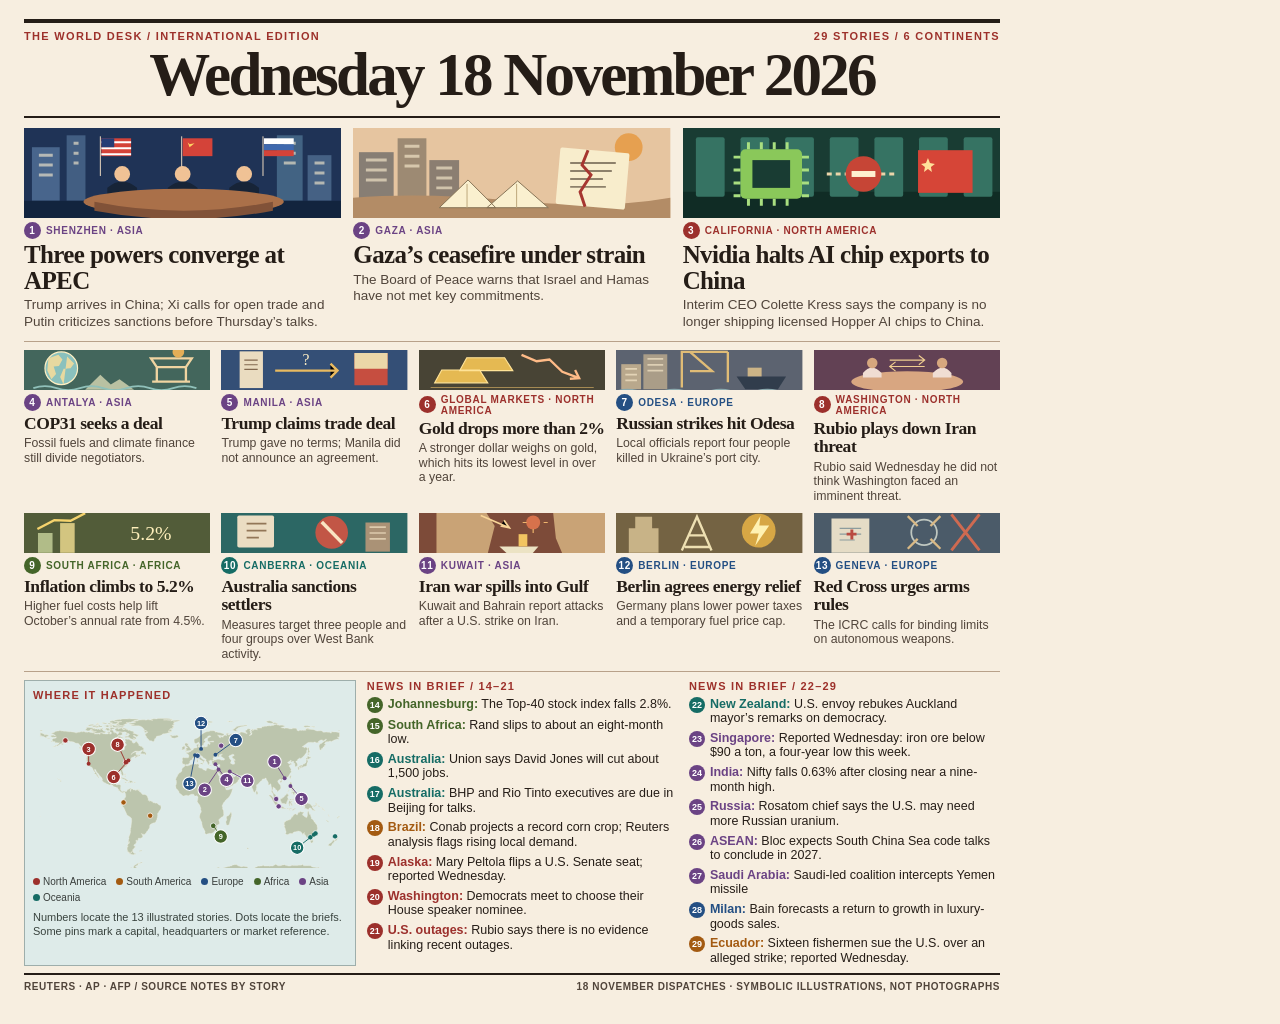
==== commit c00167f0: "Replace unsupported claims with archived Reuters reporting" ====
--- a/index.html
+++ b/index.html
@@ -7,7 +7,7 @@
 </style>
 <header><div class="strap"><span>The World Desk / International edition</span><span id="edition"></span></div><h1>Wednesday 18 November 2026</h1></header>
 <main><section class="news lead" aria-label="Lead stories"></section><section class="news mid" aria-label="Regional stories"></section>
-<section class="bottom"><aside class="map"><h2 class="label">Where it happened</h2><div class="atlas"><svg viewBox="0 0 340 174" role="img" aria-label="Story locations matching the numbered headlines"></svg></div><div class="legend"></div><p>Numbers locate the 13 illustrated stories. Dots locate the briefs. Some pins mark a national capital or corporate headquarters.</p></aside>
+<section class="bottom"><aside class="map"><h2 class="label">Where it happened</h2><div class="atlas"><svg viewBox="0 0 340 174" role="img" aria-label="Story locations matching the numbered headlines"></svg></div><div class="legend"></div><p>Numbers locate the 13 illustrated stories. Dots locate the briefs. Some pins mark a capital, headquarters or market reference.</p></aside>
 <section><h2 class="label">News in brief / 14–21</h2><ol class="briefs" id="brief-a"></ol></section><section><h2 class="label">News in brief / 22–29</h2><ol class="briefs" id="brief-b"></ol></section></section></main>
 <footer><span>Reuters · AP · AFP / Source notes by story</span><span>18 November dispatches · Symbolic illustrations, not photographs</span></footer>
 <script src="stories.js"></script><script src="illustrations.js"></script>
@@ -25,7 +25,7 @@
 all('#brief-b').innerHTML=stories.slice(21).map((s,j)=>brief(s,j+21)).join('');
 all('.legend').innerHTML=Object.values(regions).map(([n,c])=>`<span style="--color:${c}"><i></i>${n}</span>`).join('');
 const project=(lat,lon)=>[8+(lon+180)*.9,12+(83-lat)*1.06];
-const offsets=[[-11,-18],[-15,22],[0,-16],[12,17],[12,14],[-27,12],[22,-16],[-28,-12],[8,12],[-18,14],[19,10],[0,-28],[-6,31]];
+const offsets=[[-11,-18],[-15,22],[0,-16],[12,17],[12,14],[-16,18],[22,-16],[-9,-19],[8,12],[-18,14],[19,10],[0,-28],[-6,31]];
 const pins=stories.map((s,i)=>{
  const [x,y]=project(s[2],s[3]),color=regions[s[1]][1];
  if(i>=13)return `<circle cx="${x}" cy="${y}" r="2.9" fill="${color}" stroke="#fff" stroke-width=".8"><title>${i+1} ${s[0]}</title></circle>`;
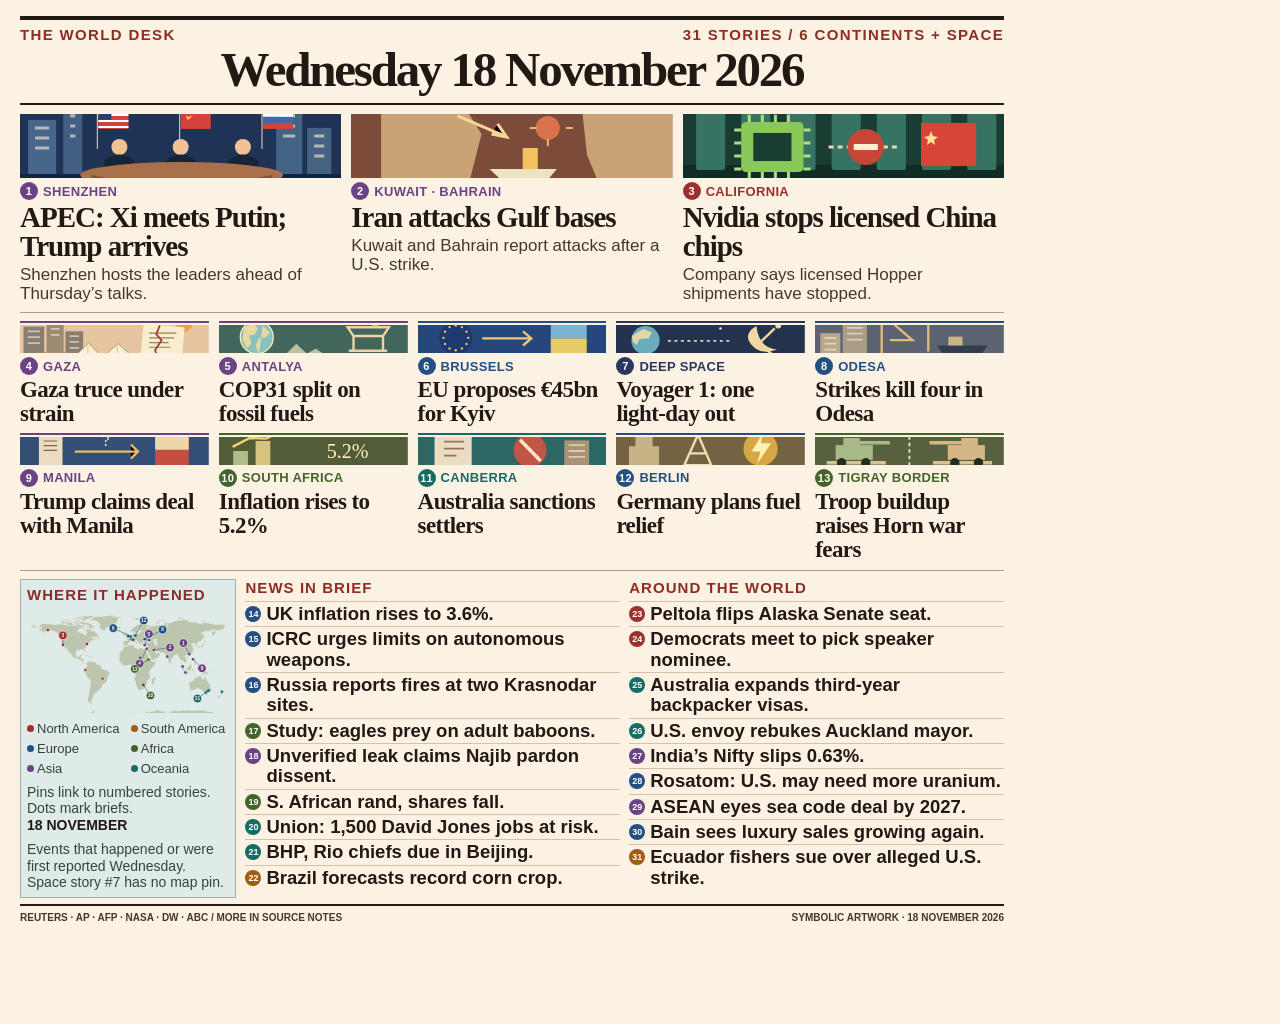
==== commit 38060cc9: "Prepare World Desk R3 edition" ====
--- a/index.html
+++ b/index.html
@@ -5,28 +5,33 @@
 /* Fit all reporting on the square canvas without clipping or hidden overflow. */
 .lead{margin-top:10px;padding-bottom:10px}.lead h2{font-size:25px}.lead p{font-size:13.5px}.lead svg{height:90px}.mid{gap:9px 11px;margin-top:8px;padding-bottom:9px}.mid h2{font-size:17.5px}.mid p{font-size:12.3px}.bottom{margin-top:8px}.briefs li{font-size:12.5px;line-height:1.17}footer{margin-top:7px}
 </style>
-<header><div class="strap"><span>The World Desk / International edition</span><span id="edition"></span></div><h1>Wednesday 18 November 2026</h1></header>
+<link rel="stylesheet" href="edition.css">
+<body>
+<header><div class="strap"><span>The World Desk</span><span id="edition"></span></div><h1>Wednesday 18 November 2026</h1></header>
 <main><section class="news lead" aria-label="Lead stories"></section><section class="news mid" aria-label="Regional stories"></section>
-<section class="bottom"><aside class="map"><h2 class="label">Where it happened</h2><div class="atlas"><svg viewBox="0 0 340 174" role="img" aria-label="Story locations matching the numbered headlines"></svg></div><div class="legend"></div><p>Numbers locate the 13 illustrated stories. Dots locate the briefs. Some pins mark a capital, headquarters or market reference.</p></aside>
-<section><h2 class="label">News in brief / 14–21</h2><ol class="briefs" id="brief-a"></ol></section><section><h2 class="label">News in brief / 22–29</h2><ol class="briefs" id="brief-b"></ol></section></section></main>
-<footer><span>Reuters · AP · AFP / Source notes by story</span><span>18 November dispatches · Symbolic illustrations, not photographs</span></footer>
+<section class="bottom"><aside class="map"><h2 class="label">Where it happened</h2><div class="atlas"><svg viewBox="0 0 340 174" role="img" aria-label="Story locations matching the numbered headlines"></svg></div><div class="legend"></div><p>Pins link to numbered stories. Dots mark briefs.</p><div class="map-note"><b>18 NOVEMBER</b><p>Events that happened or were first reported Wednesday. Space story #7 has no map pin.</p></div></aside>
+<section><h2 class="label">News in brief</h2><ol class="briefs" id="brief-a"></ol></section><section><h2 class="label">Around the world</h2><ol class="briefs" id="brief-b"></ol></section></section></main>
+<footer><span>Reuters · AP · AFP · NASA · DW · ABC / More in source notes</span><span>Symbolic artwork · 18 November 2026</span></footer>
 <script src="stories.js"></script><script src="illustrations.js"></script>
 <script>
-const regions={NA:['North America','#9c302c'],SA:['South America','#a35a11'],EU:['Europe','#244f83'],AF:['Africa','#446529'],AS:['Asia','#6b4384'],OC:['Oceania','#166c65']};
+document.body.classList.toggle('open', new URLSearchParams(location.search).has('open'));
+const regions={NA:['North America','#9c302c'],SA:['South America','#a35a11'],EU:['Europe','#244f83'],AF:['Africa','#446529'],AS:['Asia','#6b4384'],OC:['Oceania','#166c65'],SP:['Space','#29375e']};
 const all=document.querySelector.bind(document);
 const place=(s)=>`style="--color:${regions[s[1]][1]}"`;
 const badge=(i)=>`<span class="num">${i+1}</span>`;
-function article(s,i){return `<article ${place(s)}>${artwork(s[6],i<3)}<div class="meta">${badge(i)}${s[0]} · ${regions[s[1]][0]}</div><h2>${s[4]}</h2><p>${s[5]}</p></article>`;}
-function brief(s,i){return `<li ${place(s)}>${badge(i)}<span><strong>${s[0]}:</strong> ${s[4]}</span></li>`;}
-all('#edition').textContent=`${stories.length} stories / ${new Set(stories.map(s=>s[1])).size} continents`;
+function article(s,i){return `<article ${place(s)}>${artwork(s[6],i<3)}<div class="meta">${badge(i)}${s[0]}</div><h2>${s[4]}</h2><p>${s[5]}</p></article>`;}
+function brief(s,i){return `<li ${place(s)}>${badge(i)}<span>${s[4]}</span></li>`;}
+all('#edition').textContent=`${stories.length} stories / 6 continents + space`;
 all('.lead').innerHTML=stories.slice(0,3).map(article).join('');
 all('.mid').innerHTML=stories.slice(3,13).map((s,j)=>article(s,j+3)).join('');
-all('#brief-a').innerHTML=stories.slice(13,21).map((s,j)=>brief(s,j+13)).join('');
-all('#brief-b').innerHTML=stories.slice(21).map((s,j)=>brief(s,j+21)).join('');
-all('.legend').innerHTML=Object.values(regions).map(([n,c])=>`<span style="--color:${c}"><i></i>${n}</span>`).join('');
+const breaks=13+Math.ceil((stories.length-13)/2);
+all('#brief-a').innerHTML=stories.slice(13,breaks).map((s,j)=>brief(s,j+13)).join('');
+all('#brief-b').innerHTML=stories.slice(breaks).map((s,j)=>brief(s,j+breaks)).join('');
+all('.legend').innerHTML=Object.values(regions).slice(0,6).map(([n,c])=>`<span style="--color:${c}"><i></i>${n}</span>`).join('');
 const project=(lat,lon)=>[8+(lon+180)*.9,12+(83-lat)*1.06];
-const offsets=[[-11,-18],[-15,22],[0,-16],[12,17],[12,14],[-16,18],[22,-16],[-9,-19],[8,12],[-18,14],[19,10],[0,-28],[-6,31]];
+const offsets=[[-10,-19],[27,-4],[0,-16],[-12,25],[7,-19],[-29,-14],[0,0],[30,-16],[15,15],[12,18],[-18,13],[14,-25],[-23,16]];
 const pins=stories.map((s,i)=>{
+ if(s[7] === false)return ''; // Space or global policy without one meaningful map pin.
  const [x,y]=project(s[2],s[3]),color=regions[s[1]][1];
  if(i>=13)return `<circle cx="${x}" cy="${y}" r="2.9" fill="${color}" stroke="#fff" stroke-width=".8"><title>${i+1} ${s[0]}</title></circle>`;
  const [dx,dy]=offsets[i], bx=x+dx,by=y+dy;
@@ -34,4 +39,5 @@
 });
 all('.atlas svg').innerHTML="<rect width=\"340\" height=\"174\" fill=\"#deebe9\"/><g fill=\"#bcc5ad\" stroke=\"#f2efdc\" stroke-width=\".35\"><path d=\"M116.39,184.82L116.12,185.36L115.86,185.84L113.97,185.69L111.96,185.76L110.83,185.40L110.83,185.36L110.34,185.05L112.37,185.09L114.31,185.20L114.97,184.76L115.45,184.39L116.39,184.82Z\"/><path d=\"M26.71,184.25L24.99,184.39L23.80,184.02L23.28,183.64L23.24,183.58L22.66,183.29L22.66,183.29L23.20,182.90L24.88,183.06L25.78,183.40L26.47,183.77L26.71,184.25Z\"/><path d=\"M129.36,182.71L130.47,183.17L130.86,183.81L130.96,184.27L131.00,184.81L129.61,185.14L128.14,185.41L126.45,185.66L124.57,185.87L122.43,185.80L121.25,185.45L121.41,185.02L123.33,184.72L124.11,184.37L124.67,183.91L125.08,183.52L125.62,183.15L126.21,182.71L126.21,182.71L126.66,182.71L128.00,182.48L129.36,182.71Z\"/><path d=\"M60.91,177.89L62.07,178.06L63.15,177.87L62.64,178.24L61.79,178.51L60.54,178.43L59.64,178.06L59.64,178.06L59.83,177.70L60.91,177.89Z\"/><path d=\"M57.00,177.87L58.37,178.29L57.84,178.24L56.68,178.14L55.45,177.85L55.45,177.85L56.10,177.62L57.00,177.87Z\"/><path d=\"M80.92,176.23L81.90,176.37L82.89,176.25L83.42,176.85L82.71,176.77L81.62,176.81L80.51,176.77L79.29,176.83L78.38,176.62L77.90,176.19L77.90,176.19L78.47,176.00L79.61,176.15L80.92,176.23Z\"/><path d=\"M108.39,175.19L108.50,175.67L108.34,176.09L108.09,176.48L107.04,176.63L106.03,176.83L104.85,176.81L105.29,176.40L104.23,176.54L103.23,176.69L102.54,176.38L102.49,175.94L103.48,175.53L103.48,175.53L104.09,175.40L105.13,175.44L105.40,174.90L105.45,174.51L105.43,173.66L105.94,173.16L106.77,172.99L107.25,173.39L107.46,173.78L107.85,174.26L108.15,174.72L108.39,175.19Z\"/><path d=\"M117.25,167.98L116.86,168.21L116.19,168.04L115.45,168.15L114.83,168.40L114.18,168.67L113.74,168.98L113.62,169.39L113.67,169.79L114.09,170.14L113.47,170.39L112.63,170.47L112.14,170.83L111.61,171.16L111.04,171.62L110.90,172.01L111.22,172.45L111.69,172.78L112.44,173.03L113.12,173.36L113.49,173.78L113.69,174.17L113.95,174.59L114.37,174.94L114.64,175.33L114.76,176.31L115.03,176.71L115.10,177.12L115.38,177.54L115.26,178.10L114.76,178.53L114.23,178.89L113.03,179.03L112.63,179.41L112.08,179.76L110.73,180.15L109.53,180.32L108.40,180.55L107.18,180.78L106.46,181.21L105.01,181.25L103.43,181.21L102.00,181.30L100.48,181.30L100.77,181.71L102.14,181.90L103.15,182.19L103.71,182.56L102.70,182.89L101.15,182.79L99.87,183.06L99.81,183.50L99.78,183.91L100.84,184.27L101.03,184.66L102.18,185.06L104.08,185.22L105.70,185.51L106.99,185.84L108.63,186.18L110.87,186.34L113.07,186.63L114.60,186.95L116.28,187.30L117.16,187.80L117.60,188.19L118.69,187.82L120.17,187.51L121.74,187.17L123.61,186.90L125.21,186.61L127.45,186.59L129.66,186.74L131.47,186.99L132.05,186.53L133.31,186.22L135.58,186.20L137.36,185.97L139.05,185.74L140.92,185.60L142.91,185.41L144.31,185.14L143.67,184.76L143.28,184.39L143.28,184.00L141.54,184.04L139.69,184.20L137.92,184.20L137.68,183.81L137.80,183.02L138.21,182.79L139.49,182.54L141.01,182.29L142.10,181.98L143.19,181.67L144.01,181.25L145.24,181.07L146.46,180.92L147.07,180.84L148.47,180.80L149.79,180.65L150.90,180.44L151.99,180.19L152.98,179.95L154.23,179.61L155.02,179.26L155.87,178.95L156.13,178.53L155.18,178.28L155.50,177.85L156.10,177.52L157.03,177.31L158.02,177.06L158.94,176.73L159.64,176.31L160.08,175.81L160.73,175.52L161.81,175.58L162.25,175.94L163.33,175.98L163.36,175.58L163.82,175.17L164.79,175.27L165.02,175.67L166.09,175.73L167.26,175.54L168.38,175.42L169.41,175.48L169.79,175.92L170.78,175.56L171.70,175.38L172.72,175.23L173.73,175.09L174.64,174.84L175.65,174.67L176.42,174.44L176.97,174.07L177.64,174.34L178.57,174.19L179.22,174.69L179.74,175.06L180.76,174.86L181.16,174.44L182.08,174.15L183.26,174.21L183.61,174.61L184.35,174.21L185.32,174.09L186.38,174.05L187.33,174.07L188.34,174.19L189.31,174.25L189.73,174.61L190.31,174.92L191.30,174.73L192.36,174.69L193.38,174.69L194.38,174.67L195.28,174.52L196.24,174.40L197.03,174.11L197.87,173.92L198.79,173.82L199.48,173.53L199.97,172.95L200.48,172.59L201.42,172.76L201.77,173.13L202.55,173.38L203.48,173.30L204.11,173.67L204.78,173.94L205.70,173.69L206.02,173.24L206.83,173.05L207.76,172.70L208.64,172.55L209.70,172.34L210.41,172.11L211.15,171.87L211.85,171.64L212.70,171.76L213.51,171.39L214.09,171.10L214.94,171.12L215.68,170.87L215.85,170.49L216.61,170.20L217.35,170.00L218.25,169.83L219.08,169.75L219.87,169.81L220.72,169.91L221.44,170.20L221.53,170.66L222.32,171.01L222.87,171.30L223.95,171.43L224.54,171.72L225.29,172.01L226.15,172.07L226.87,171.87L227.65,171.43L228.49,171.66L229.37,171.78L230.22,171.91L231.10,171.99L232.00,171.99L232.74,173.09L232.71,173.36L232.60,173.84L231.74,174.11L231.03,174.50L231.15,174.92L232.16,174.90L232.04,175.31L231.58,175.71L231.15,176.14L231.84,176.48L232.88,176.58L233.92,176.39L234.42,175.98L234.72,175.58L235.21,175.25L235.77,174.94L236.00,174.57L236.48,174.05L237.04,173.94L238.06,173.90L238.96,173.78L239.88,173.61L240.32,173.20L240.59,172.80L241.20,172.41L242.08,172.14L242.84,171.93L243.34,171.57L243.85,171.39L244.50,171.22L245.40,171.33L246.21,171.22L247.09,171.10L248.08,171.16L248.73,170.87L249.19,170.16L249.52,170.45L249.95,170.95L250.70,171.16L251.57,171.24L252.43,171.12L253.35,171.20L254.19,171.22L254.76,171.12L255.52,171.18L256.20,171.41L257.01,171.26L257.98,171.26L258.81,171.12L259.75,171.26L260.35,170.91L260.80,170.56L261.42,170.27L262.55,169.48L263.13,169.62L263.82,169.91L264.42,170.29L265.56,170.93L266.44,170.95L267.27,170.95L268.24,170.83L269.21,170.68L269.95,170.39L270.57,170.08L271.57,170.04L272.24,169.81L272.95,170.02L273.41,170.35L274.04,170.68L275.03,170.64L275.65,170.91L276.72,171.18L277.85,171.28L278.78,171.20L279.49,170.87L280.09,170.54L280.90,170.45L281.71,170.60L282.64,170.70L283.49,170.54L284.30,170.54L285.09,170.64L285.92,170.74L286.73,170.56L287.70,170.39L288.62,170.35L289.64,170.35L290.47,170.25L291.28,170.16L291.53,169.64L291.56,169.21L292.13,169.50L292.29,169.98L292.59,170.41L292.96,170.76L293.71,170.95L294.74,170.89L295.92,170.87L296.73,170.81L297.91,170.81L298.76,170.79L299.94,170.83L300.94,170.91L301.58,171.24L301.40,171.64L301.98,171.95L302.95,172.20L303.96,172.47L305.12,172.65L306.34,172.82L307.25,172.99L308.27,173.01L308.86,172.65L309.65,172.95L310.34,173.28L311.13,173.53L312.22,173.63L313.26,173.76L313.70,174.17L314.73,174.42L315.41,174.79L316.42,174.96L317.46,174.94L318.43,175.00L319.50,174.98L320.58,175.06L321.58,175.21L322.52,175.46L323.45,175.67L324.09,175.98L323.98,176.39L323.50,176.77L323.10,177.25L322.78,177.62L322.36,178.06L321.18,178.22L320.65,178.60L319.49,178.82L319.08,179.24L318.46,179.63L317.81,179.97L317.44,180.40L317.21,180.80L317.12,181.27L317.14,181.67L317.65,182.08L317.85,182.48L318.27,182.85L319.94,183.00L320.30,183.46L318.67,183.62L317.30,183.85L315.59,183.89L314.83,184.49L314.67,184.99L314.29,185.39L313.81,185.78L315.01,186.14L315.47,186.57L316.24,186.97L317.33,187.32L318.59,187.65L319.94,187.98L322.01,188.32L322.46,188.84L325.06,189.06L325.23,189.14L325.90,189.46L328.39,189.19L330.45,189.52L332.00,189.78L332.00,195.38L8.00,195.38L8.00,189.78L8.05,189.78L8.85,189.17L10.47,189.50L10.57,189.46L10.82,189.37L11.13,189.27L11.39,189.17L11.52,189.13L11.66,189.13L11.75,189.14L13.06,189.59L14.20,189.14L14.40,189.08L17.04,188.90L17.90,189.14L18.32,189.27L19.68,189.62L22.24,189.89L24.26,190.23L27.74,190.48L30.33,190.19L34.15,190.39L36.32,190.73L38.70,190.41L41.20,190.12L41.40,189.62L37.85,189.58L34.95,189.33L34.19,188.92L31.77,188.69L31.93,188.21L32.27,187.78L32.60,187.38L32.42,186.95L30.93,186.65L30.24,186.28L28.85,185.95L31.03,186.01L33.11,185.84L34.42,186.20L36.02,185.89L37.50,185.49L38.22,185.14L37.91,184.70L36.74,184.41L35.42,184.10L33.57,184.04L31.95,183.89L30.20,183.79L29.62,183.39L28.46,183.06L27.75,182.69L27.47,181.48L27.91,181.59L28.72,181.92L30.20,181.81L31.63,181.67L32.37,182.13L33.80,182.02L35.00,181.79L36.13,181.50L37.15,181.15L38.51,181.05L38.47,180.65L38.15,180.26L38.42,179.88L39.58,179.70L40.11,180.05L41.49,179.84L42.53,179.57L43.81,179.55L45.03,179.45L46.24,179.20L47.21,178.97L48.31,178.74L49.01,178.80L49.63,178.89L50.97,178.74L52.17,178.93L53.40,178.91L54.58,178.76L55.80,178.87L57.14,178.97L58.39,178.93L59.69,178.95L61.03,178.97L62.27,178.93L63.18,178.62L64.28,178.45L65.41,178.68L66.48,178.49L67.45,178.12L68.03,178.45L68.35,178.82L68.93,179.18L69.87,178.87L70.94,179.26L72.16,179.38L73.20,179.68L74.47,179.61L75.61,179.43L76.97,179.47L78.19,179.61L79.42,179.80L79.89,179.34L79.31,178.99L78.87,178.62L77.71,178.53L77.20,178.14L77.00,177.74L76.69,176.95L77.37,177.10L78.56,177.16L79.72,177.10L80.78,177.27L81.69,177.58L82.08,177.95L83.30,178.01L84.46,177.87L85.69,177.66L86.80,177.54L87.72,177.79L88.92,177.70L89.70,176.89L90.42,177.37L91.46,177.56L92.59,177.45L93.33,177.87L94.51,177.91L95.60,178.03L96.68,178.26L97.38,177.87L97.73,177.49L98.63,177.91L99.87,177.81L100.78,178.03L101.40,178.39L102.60,178.28L103.53,178.06L104.45,177.79L105.54,177.64L106.81,177.52L107.96,177.37L108.84,177.14L109.37,176.81L109.58,176.35L109.47,175.92L109.19,175.50L108.87,175.09L108.59,174.67L108.36,174.30L108.31,173.88L108.40,173.47L108.82,173.07L109.17,172.63L109.31,172.22L109.14,171.76L109.03,171.35L109.47,170.87L109.97,170.56L110.55,170.16L111.17,169.83L111.89,169.52L112.24,169.06L112.73,168.77L113.30,168.50L114.16,168.44L114.73,168.11L115.36,167.90L116.10,167.77L116.75,167.50L117.26,167.17L117.97,167.05L118.50,167.32L118.16,167.67L117.25,167.98Z\"/><path d=\"M109.03,157.06L110.19,157.70L111.45,157.96L111.05,158.49L110.19,158.55L109.74,158.17L109.44,158.60L108.67,158.93L107.69,158.81L107.04,158.49L106.09,158.34L104.96,157.74L104.04,157.17L102.80,155.99L103.55,156.21L104.81,156.92L106.00,157.30L106.47,156.81L106.76,156.09L107.59,155.65L108.23,155.77L108.23,155.77L108.58,156.27L109.03,157.06Z\"/><path d=\"M117.31,154.15L118.03,154.62L117.76,154.99L116.54,155.31L116.14,154.94L115.37,155.42L114.92,154.94L116.00,154.31L116.77,154.57L117.31,154.15Z\"/><path d=\"M233.25,152.67L231.87,152.74L231.85,152.18L231.98,151.74L232.04,151.52L232.62,151.86L233.47,151.99L233.50,152.19L233.25,152.67Z\"/><path d=\"M300.86,143.22L301.73,143.59L302.22,143.44L302.92,143.24L303.46,143.31L303.52,144.57L303.22,144.93L303.12,145.78L302.81,145.49L302.18,146.23L302.00,146.18L301.44,146.14L300.89,145.24L300.77,144.54L300.25,143.61L300.27,143.13L300.86,143.22Z\"/><path d=\"M325.72,143.35L325.92,143.79L326.56,143.36L326.82,143.81L326.82,144.26L326.49,144.75L325.90,145.53L325.44,145.95L325.77,146.46L325.08,146.48L324.31,146.88L324.07,147.57L323.56,148.64L322.85,149.12L322.40,149.42L321.57,149.40L320.99,149.05L320.01,148.97L319.86,148.58L320.34,147.80L321.47,146.75L322.05,146.55L322.70,146.15L323.47,145.59L324.01,145.04L324.41,144.25L324.75,143.99L324.89,143.39L325.52,142.90L325.72,143.35Z\"/><path d=\"M327.15,138.31L327.80,139.42L327.82,138.70L328.23,138.99L328.36,139.79L329.09,140.13L329.69,140.22L330.21,139.81L330.67,139.94L330.45,140.88L330.17,141.50L329.49,141.47L329.25,141.80L329.33,142.25L329.20,142.45L328.86,143.02L328.41,143.75L327.72,144.17L327.56,143.89L327.19,143.74L327.70,142.87L327.41,142.28L326.44,141.86L326.47,141.48L327.12,141.11L327.27,140.29L327.23,139.60L326.86,138.89L326.89,138.71L326.46,138.27L325.75,137.33L325.37,136.58L325.71,136.50L326.20,137.09L326.90,137.36L327.15,138.31Z\"/><path d=\"M320.41,123.47L320.07,123.72L319.57,123.44L318.93,122.96L318.35,122.40L317.75,121.65L317.63,121.29L318.01,121.31L318.52,121.67L318.91,122.03L319.20,122.32L319.94,122.98L320.41,123.47Z\"/><path d=\"M330.54,118.36L330.85,118.67L330.70,119.22L330.14,119.37L329.64,119.23L329.56,118.77L329.90,118.40L330.31,118.54L330.54,118.36Z\"/><path d=\"M331.43,117.79L330.85,118.01L330.74,117.62L331.19,117.40L331.47,117.34L332.00,117.01L332.00,117.53L331.43,117.79Z\"/><path d=\"M8.07,117.47L8.00,117.53L8.00,117.01L8.19,116.96L8.07,117.47Z\"/><path d=\"M321.06,117.43L320.76,117.57L320.46,117.11L320.50,116.83L321.06,117.43Z\"/><path d=\"M320.40,115.81L320.54,116.66L320.30,116.53L320.11,116.59L319.98,116.30L319.97,115.48L320.40,115.81Z\"/><path d=\"M215.05,114.35L215.20,115.62L215.43,116.12L215.34,116.63L215.18,116.94L214.87,116.32L214.71,116.63L214.88,117.42L214.80,117.87L214.55,118.11L214.49,119.01L214.14,120.25L213.69,121.71L213.14,123.71L212.79,125.19L212.39,126.42L211.65,126.67L210.87,127.12L210.35,126.85L209.64,126.47L209.39,125.91L209.33,124.97L209.01,124.12L208.93,123.36L209.09,122.60L209.50,122.41L209.51,122.06L209.94,121.26L210.02,120.58L209.81,120.08L209.64,119.41L209.57,118.43L209.88,117.84L210.00,117.17L210.45,117.13L210.95,116.91L211.29,116.72L211.68,116.71L212.19,116.10L212.93,115.45L213.20,114.92L213.08,114.46L213.46,114.59L213.96,113.85L213.98,113.22L214.28,112.74L214.59,113.20L214.83,113.65L215.05,114.35Z\"/><path d=\"M299.21,114.57L299.53,115.40L300.11,115.00L300.41,115.45L300.84,115.86L300.74,116.33L300.94,117.24L301.07,117.77L301.30,117.90L301.54,118.81L301.46,119.36L301.75,120.08L302.72,120.63L303.36,121.13L303.96,121.59L303.85,121.85L304.36,122.52L304.71,123.66L305.07,123.43L305.43,123.89L305.65,123.73L305.81,124.85L306.45,125.50L306.87,125.91L307.57,126.76L307.82,127.62L307.85,128.22L307.78,128.88L308.21,129.78L308.16,130.71L308.01,131.21L307.76,132.15L307.78,132.76L307.60,133.52L307.21,134.48L306.54,135.00L306.21,135.82L305.91,136.35L305.64,137.26L305.30,137.79L305.07,138.59L304.95,139.32L305.00,139.65L304.48,140.02L303.47,140.06L302.64,140.49L302.23,140.90L301.69,141.36L300.94,140.89L300.39,140.70L300.53,140.15L300.04,140.35L299.25,141.12L298.47,140.83L297.96,140.66L297.45,140.59L296.57,140.28L295.99,139.63L295.83,138.82L295.62,138.29L295.17,137.86L294.31,137.73L294.60,137.21L294.39,136.43L293.95,137.16L293.15,137.36L293.62,136.77L293.75,136.16L294.10,135.64L294.03,134.85L293.30,135.76L292.73,136.12L292.39,136.96L291.69,136.53L291.72,135.96L291.15,135.20L290.68,134.80L290.85,134.55L289.69,133.91L289.06,133.88L288.19,133.37L286.58,133.47L285.42,133.85L284.39,134.20L283.53,134.13L282.58,134.67L281.80,134.92L281.63,135.47L281.29,135.90L280.53,135.93L279.96,136.02L279.17,135.83L278.52,135.95L277.90,135.99L277.37,136.56L277.11,136.51L276.66,136.81L276.22,137.15L275.57,137.11L274.96,137.11L274.01,136.43L273.52,136.23L273.54,135.62L273.99,135.48L274.14,135.24L274.11,134.85L274.22,134.12L274.12,133.49L273.64,132.42L273.50,131.81L273.54,131.21L273.18,130.52L273.15,130.21L272.76,129.79L272.64,128.95L272.13,128.12L272.01,127.66L272.40,128.12L272.10,127.14L272.54,127.45L272.81,127.86L272.79,127.31L272.35,126.48L272.26,126.15L272.05,125.83L272.15,125.21L272.34,124.95L272.46,124.42L272.36,123.80L272.73,123.04L272.80,123.85L273.18,123.12L273.91,122.76L274.35,122.31L275.04,121.92L275.45,121.84L275.70,121.97L276.41,121.58L276.95,121.46L277.09,121.23L277.33,121.13L277.82,121.16L278.77,120.84L279.26,120.37L279.49,119.81L280.02,119.27L280.06,118.85L280.08,118.27L280.71,117.37L281.09,118.28L281.47,118.07L281.15,117.57L281.44,117.06L281.83,117.29L281.94,116.48L282.43,115.96L282.65,115.54L283.10,115.36L283.12,115.06L283.51,115.19L283.53,114.92L283.92,114.77L284.36,114.63L285.02,115.11L285.52,115.74L286.09,115.75L286.66,115.85L286.47,115.27L286.90,114.42L287.31,114.14L287.17,113.87L287.56,113.27L288.10,112.89L288.56,113.02L289.32,112.82L289.30,112.28L288.64,111.93L289.12,111.78L289.72,112.04L290.20,112.47L290.95,112.74L291.21,112.64L291.77,112.96L292.29,112.66L292.63,112.75L292.84,112.55L293.26,113.07L293.02,113.64L292.67,114.07L292.37,114.10L292.47,114.53L292.21,115.06L291.89,115.58L291.95,115.88L292.67,116.46L293.36,116.80L293.82,117.17L294.47,117.80L294.73,117.80L295.20,118.07L295.33,118.39L296.19,118.75L296.79,118.39L296.96,117.82L297.15,117.35L297.26,116.77L297.53,115.93L297.41,115.42L297.47,115.11L297.37,114.50L297.49,113.70L297.66,113.49L297.52,113.13L297.74,112.57L297.91,111.99L297.93,111.69L298.26,111.29L298.52,111.81L298.58,112.47L298.80,112.60L298.84,113.05L299.17,113.58L299.24,114.18L299.21,114.57Z\"/><path d=\"M315.91,111.09L316.16,111.46L315.53,111.45L315.19,110.80L315.73,111.05L315.91,111.09Z\"/><path d=\"M278.64,110.83L278.27,110.85L277.07,110.11L277.91,109.90L278.38,110.23L278.70,110.55L278.64,110.83Z\"/><path d=\"M314.77,110.45L314.42,110.47L313.86,110.36L313.68,110.20L313.73,109.78L314.33,109.94L314.62,110.17L314.77,110.45Z\"/><path d=\"M315.51,110.16L315.38,110.35L314.71,109.43L314.52,108.80L314.83,108.80L315.15,109.65L315.51,110.16Z\"/><path d=\"M281.99,110.73L281.22,110.96L281.11,110.83L281.20,110.47L281.58,109.83L282.47,109.41L282.58,109.16L283.35,108.92L283.98,108.88L284.26,108.75L284.60,108.88L284.27,109.17L283.33,109.63L282.58,109.94L281.99,110.73Z\"/><path d=\"M276.11,108.56L276.43,108.84L276.99,108.76L277.21,109.21L276.17,109.42L275.55,109.56L275.07,109.55L275.38,108.94L275.87,108.94L276.11,108.56Z\"/><path d=\"M280.61,108.56L280.48,109.15L279.13,109.45L277.93,109.32L277.93,108.93L278.64,108.71L279.21,109.03L279.81,108.95L280.61,108.56Z\"/><path d=\"M313.89,108.82L313.93,109.03L313.22,108.58L312.73,108.20L312.39,107.85L312.52,107.74L312.94,107.99L313.68,108.48L313.89,108.82Z\"/><path d=\"M311.78,107.77L311.61,107.83L311.21,107.59L310.84,107.15L310.89,106.98L311.43,107.42L311.78,107.77Z\"/><path d=\"M267.76,107.16L269.49,107.27L269.68,106.83L271.35,107.34L271.68,108.03L273.03,108.22L274.13,108.85L273.11,109.26L272.12,108.83L271.30,108.86L270.37,108.78L269.53,108.59L268.48,108.19L267.82,108.08L267.45,108.21L265.81,107.78L265.65,107.32L264.83,107.24L265.45,106.23L266.54,106.29L267.26,106.71L267.64,106.79L267.76,107.16Z\"/><path d=\"M291.25,106.57L290.79,107.29L290.70,106.49L290.86,106.11L291.05,105.75L291.25,106.06L291.25,106.57Z\"/><path d=\"M310.29,107.21L310.04,107.32L309.65,106.91L309.26,106.23L309.06,105.43L309.19,105.32L309.28,105.64L309.56,105.88L309.99,106.55L310.42,106.91L310.29,107.21Z\"/><path d=\"M306.78,105.79L306.31,105.87L306.17,106.17L305.68,106.43L305.22,106.68L304.74,106.68L304.00,106.37L303.49,106.07L303.56,105.74L304.37,105.90L304.86,105.82L305.00,105.31L305.13,105.28L305.21,105.84L305.73,105.76L305.98,105.40L306.48,105.02L306.38,104.40L306.92,104.38L307.10,104.55L307.09,105.14L306.78,105.79Z\"/><path d=\"M284.52,103.65L284.19,104.00L283.57,103.80L283.39,103.35L284.30,103.30L284.52,103.65Z\"/><path d=\"M287.42,103.26L287.75,104.07L286.99,103.63L286.24,103.54L285.73,103.61L285.11,103.58L285.32,102.99L286.43,102.95L287.42,103.26Z\"/><path d=\"M307.83,104.75L307.54,105.03L307.37,104.41L307.17,104.00L306.76,103.65L306.25,103.20L305.60,102.89L305.85,102.63L306.33,102.93L306.64,103.16L307.02,103.41L307.38,103.86L307.72,104.20L307.83,104.75Z\"/><path d=\"M290.73,101.20L290.98,102.92L291.91,103.55L292.66,102.43L293.70,101.79L294.50,101.78L295.27,102.15L295.93,102.53L296.90,102.74L298.46,103.47L300.13,104.07L300.75,104.62L301.25,105.15L301.38,105.77L302.88,106.43L303.10,106.99L302.27,107.10L302.47,107.81L303.28,108.51L303.86,109.63L304.38,109.60L304.34,110.07L305.03,110.25L304.76,110.45L305.72,110.89L305.62,111.20L305.03,111.27L304.80,111.00L304.03,110.88L303.12,110.72L302.42,110.04L301.91,109.46L301.44,108.53L300.27,108.07L299.51,108.37L298.96,108.72L299.07,109.50L298.37,109.87L297.86,109.69L296.93,109.64L296.13,108.77L295.21,108.56L294.99,108.86L293.85,108.90L294.24,108.03L294.80,107.74L294.57,106.59L294.14,105.70L292.39,104.80L291.65,104.71L290.30,103.73L290.03,104.25L289.69,104.34L289.48,103.95L289.48,103.49L288.79,102.97L289.76,102.59L290.40,102.61L290.33,102.33L289.01,102.33L288.65,101.69L287.85,101.50L287.47,100.97L288.68,100.72L289.14,100.37L290.59,100.81L290.73,101.20Z\"/><path d=\"M282.72,98.47L281.99,99.53L281.32,99.73L280.45,99.52L278.95,99.58L278.16,99.73L278.04,100.53L278.84,101.47L279.33,100.99L281.01,100.63L280.93,101.12L280.54,100.97L280.15,101.59L279.36,102.00L280.21,103.36L280.04,103.72L280.85,104.94L280.85,105.64L280.37,105.95L280.01,105.58L280.45,104.71L279.56,105.12L279.34,104.83L279.46,104.42L278.81,103.80L278.88,102.77L278.27,103.09L278.35,104.32L278.39,105.84L277.82,105.99L277.43,105.68L277.69,104.71L277.55,103.68L277.17,103.68L276.89,102.95L277.26,102.26L277.39,101.41L277.84,99.82L278.03,99.38L278.80,98.59L279.50,98.91L280.63,99.05L281.67,99.01L282.56,98.24L282.72,98.47Z\"/><path d=\"M285.82,98.78L285.77,99.71L285.31,99.60L285.17,100.25L285.54,100.81L285.29,100.93L284.93,100.26L284.66,98.91L284.84,98.06L285.14,97.67L285.20,98.25L285.74,98.35L285.82,98.78Z\"/><path d=\"M265.24,106.18L264.24,106.21L263.48,105.32L262.33,104.45L261.94,103.81L261.26,102.95L260.81,102.15L260.13,100.67L259.34,99.79L259.07,98.87L258.74,98.05L257.93,97.38L257.46,96.47L256.78,95.88L255.84,94.71L255.76,94.17L256.34,94.21L257.74,94.42L258.53,95.46L259.23,96.17L259.72,96.62L260.58,97.75L261.49,97.77L262.25,98.50L262.77,99.38L263.45,99.87L263.09,100.73L263.61,101.10L263.93,101.13L264.09,101.87L264.40,102.46L265.06,102.55L265.50,103.23L265.27,104.54L265.24,106.18Z\"/><path d=\"M276.09,98.04L277.10,99.02L276.03,99.15L275.73,99.87L275.77,100.83L274.90,101.56L274.88,102.61L274.53,104.23L274.40,103.86L273.38,104.33L273.02,103.69L272.38,103.63L271.93,103.29L270.86,103.67L270.53,103.15L269.94,103.21L269.20,103.09L269.06,101.67L268.61,101.37L268.18,100.47L268.06,99.54L268.16,98.56L268.70,97.85L269.36,98.22L270.05,98.02L270.23,97.12L270.62,96.92L271.70,96.69L272.34,95.85L272.78,95.18L273.14,94.79L273.91,94.21L274.60,93.47L275.05,92.64L275.42,92.64L275.88,93.17L275.92,93.63L276.51,93.93L277.26,94.25L277.20,94.66L276.60,94.72L276.76,95.23L276.09,95.59L275.58,96.55L276.24,97.56L276.09,98.04Z\"/><path d=\"M283.74,91.06L283.83,91.76L283.88,92.36L283.58,93.33L283.25,92.25L282.83,92.79L283.11,93.57L282.86,94.06L281.80,93.45L281.54,92.68L281.82,92.18L281.25,91.68L280.97,92.12L280.54,92.08L279.88,92.67L279.73,92.36L280.08,91.46L280.65,91.16L281.14,90.77L281.46,91.25L282.14,90.95L282.29,90.48L282.92,90.45L282.87,89.63L283.60,90.14L283.68,90.67L283.74,91.06Z\"/><path d=\"M243.10,93.41L242.31,93.65L241.89,92.81L241.73,91.29L242.13,89.57L242.75,90.16L243.17,90.90L243.61,92.01L243.47,93.11L243.10,93.41Z\"/><path d=\"M115.16,89.26L114.41,89.38L114.25,89.28L114.51,88.99L114.49,88.57L115.01,88.44L115.19,88.47L115.16,89.26Z\"/><path d=\"M281.58,89.08L281.26,89.43L280.98,90.10L280.70,90.42L280.14,89.68L280.33,89.40L280.55,89.10L280.65,88.45L281.15,88.38L281.00,89.10L281.67,88.07L281.58,89.08Z\"/><path d=\"M276.65,90.10L275.46,91.11L275.90,90.37L276.55,89.71L277.09,88.98L277.56,87.93L277.72,88.79L277.13,89.38L276.65,90.10Z\"/><path d=\"M279.70,87.37L280.24,87.70L280.81,87.70L280.79,88.14L280.37,88.59L279.80,88.91L279.77,88.42L279.83,87.88L279.70,87.37Z\"/><path d=\"M282.95,87.09L283.21,88.27L282.51,87.99L282.53,88.35L282.75,89.00L282.32,89.24L282.28,88.49L282.01,88.44L281.87,87.79L282.40,87.88L282.39,87.48L281.84,86.67L282.70,86.69L282.95,87.09Z\"/><path d=\"M279.37,86.13L279.14,87.04L278.75,86.51L278.29,85.71L279.06,85.74L279.37,86.13Z\"/><path d=\"M279.19,80.37L279.74,80.67L280.02,80.39L280.10,80.66L279.96,81.10L280.26,81.86L280.03,82.74L279.50,83.09L279.35,83.95L279.56,84.79L280.03,84.91L280.43,84.78L281.56,85.37L281.47,85.95L281.76,86.20L281.67,86.69L280.97,86.17L280.64,85.61L280.40,86.00L279.83,85.37L279.01,85.53L278.57,85.29L278.61,84.85L278.89,84.58L278.62,84.34L278.51,84.72L278.06,84.11L277.93,83.65L277.90,82.63L278.26,82.98L278.35,81.32L278.64,80.36L279.19,80.37Z\"/><path d=\"M110.97,80.66L110.74,80.93L110.06,80.92L109.53,80.96L109.48,80.50L109.61,80.35L110.35,80.35L110.81,80.45L110.97,80.66Z\"/><path d=\"M100.79,81.04L100.51,81.22L100.01,81.05L99.50,80.66L99.60,80.42L99.98,80.34L100.19,80.38L100.79,80.48L101.27,80.73L101.42,81.02L100.79,81.04Z\"/><path d=\"M104.68,78.92L105.46,79.08L105.57,78.90L106.27,78.91L106.81,79.18L107.04,79.15L107.21,79.53L107.70,79.51L107.67,79.82L108.07,79.86L108.51,80.25L108.18,80.68L107.75,80.45L107.34,80.50L107.04,80.45L106.88,80.64L106.53,80.70L106.40,80.45L106.10,80.60L105.74,81.33L105.51,81.16L105.46,80.85L104.86,80.67L104.44,80.75L103.89,80.67L103.47,80.87L102.99,80.54L103.07,80.20L103.90,80.34L104.57,80.43L104.90,80.19L104.49,79.73L104.49,79.33L103.93,79.16L104.13,78.87L104.68,78.92Z\"/><path d=\"M269.31,80.18L268.53,80.69L267.79,80.36L267.76,79.45L268.21,78.97L269.19,78.67L269.71,78.70L269.91,79.10L269.51,79.57L269.31,80.18Z\"/><path d=\"M30.01,79.75L29.88,79.93L29.66,79.78L29.68,79.48L29.53,79.09L29.58,78.98L29.73,78.80L29.67,78.60L29.73,78.50L29.79,78.52L30.14,78.70L30.30,78.79L30.44,78.93L30.67,79.30L30.65,79.36L30.30,79.59L30.01,79.75Z\"/><path d=\"M29.53,78.10L29.23,78.17L29.07,77.95L28.97,77.86L28.96,77.80L29.05,77.71L29.37,77.81L29.60,77.97L29.53,78.10Z\"/><path d=\"M28.92,77.53L28.89,77.65L28.41,77.62L28.47,77.49L28.92,77.53Z\"/><path d=\"M28.11,77.38L28.06,77.44L28.00,77.43L27.69,77.39L27.57,77.15L27.54,77.11L27.78,76.96L27.85,77.03L28.11,77.38Z\"/><path d=\"M26.59,76.68L26.48,76.78L26.18,76.59L26.23,76.51L26.36,76.41L26.57,76.43L26.59,76.68Z\"/><path d=\"M98.29,75.85L98.65,76.24L99.49,76.12L99.81,76.37L100.57,77.02L101.13,77.50L101.42,77.49L101.96,77.70L101.90,78.00L102.56,78.04L103.24,78.48L103.13,78.73L102.53,78.86L101.93,78.91L101.31,78.83L100.02,78.93L100.62,78.34L100.26,78.07L99.68,78.00L99.37,77.69L99.15,77.09L98.64,77.13L97.80,76.84L97.53,76.62L96.36,76.46L96.05,76.25L96.38,75.98L95.50,75.93L94.85,76.48L94.48,76.50L94.35,76.75L93.91,76.87L93.52,76.77L94.00,76.44L94.19,76.06L94.60,75.82L95.06,75.62L95.74,75.52L95.96,75.40L96.74,75.48L97.44,75.49L98.29,75.85Z\"/><path d=\"M100.22,74.79L100.00,74.85L99.77,74.24L99.43,73.93L99.63,73.26L99.90,73.30L100.21,74.18L100.22,74.79Z\"/><path d=\"M279.06,75.82L278.67,76.69L278.20,75.80L278.10,75.01L278.63,73.97L279.35,73.17L279.76,73.48L279.60,74.12L279.06,75.82Z\"/><path d=\"M99.96,71.81L98.98,71.97L98.92,71.58L99.34,71.50L99.94,71.53L99.96,71.81Z\"/><path d=\"M100.70,71.79L100.54,72.55L100.38,72.41L100.39,71.86L99.99,71.44L99.99,71.32L100.70,71.79Z\"/><path d=\"M291.17,63.78L291.29,64.15L290.78,64.79L290.41,64.45L289.95,64.69L289.71,65.31L289.13,65.01L289.13,64.51L289.63,63.88L290.14,64.00L290.51,63.55L291.17,63.78Z\"/><path d=\"M201.12,62.17L200.51,62.62L200.58,62.82L200.60,62.90L199.68,63.33L199.24,63.20L199.03,62.77L199.46,62.73L199.52,62.73L199.65,62.47L200.30,62.48L201.12,62.17Z\"/><path d=\"M191.33,62.13L191.82,62.49L192.52,62.43L193.19,62.50L193.17,62.69L193.66,62.56L193.55,62.87L192.25,62.96L192.26,62.79L191.16,62.58L191.33,62.13Z\"/><path d=\"M183.97,59.45L183.64,60.29L183.78,60.62L183.59,61.16L182.90,60.76L182.44,60.65L181.19,60.11L181.31,59.57L182.37,59.66L183.29,59.55L183.97,59.45Z\"/><path d=\"M178.29,56.30L178.83,57.05L178.70,58.45L178.29,58.39L177.93,58.74L177.59,58.46L177.55,57.18L177.34,56.57L177.84,56.63L178.29,56.30Z\"/><path d=\"M296.88,60.61L296.54,61.46L296.70,61.99L296.23,62.73L295.08,63.23L293.50,63.30L292.21,64.51L291.61,64.10L291.57,63.31L290.01,63.54L288.94,64.04L287.89,64.06L288.80,64.84L288.20,66.64L287.62,67.09L287.18,66.68L287.40,65.72L286.83,65.41L286.47,64.69L287.32,64.36L287.79,63.69L288.70,63.15L289.36,62.42L291.15,62.10L292.11,62.32L293.05,60.44L293.65,60.94L294.97,59.88L295.48,59.47L296.05,58.17L295.90,56.98L296.28,56.31L297.23,56.12L297.72,57.59L297.70,58.45L296.86,59.52L296.88,60.61Z\"/><path d=\"M178.60,55.30L178.31,56.12L177.90,55.90L177.69,55.19L177.87,54.79L178.45,54.39L178.60,55.30Z\"/><path d=\"M299.52,53.16L300.15,53.38L300.79,52.93L300.99,54.12L299.65,54.41L298.87,55.47L297.45,54.74L296.96,55.90L295.96,55.92L295.84,54.86L296.28,54.05L297.24,53.99L297.50,52.52L297.77,51.70L298.83,52.80L299.52,53.16Z\"/><path d=\"M112.70,50.64L113.35,50.78L114.19,50.75L113.75,51.18L113.41,51.25L112.27,50.80L112.05,50.45L112.39,50.12L112.70,50.64Z\"/><path d=\"M114.37,47.93L113.94,47.95L112.77,47.62L111.93,47.11L112.24,47.03L113.43,47.29L114.35,47.73L114.37,47.93Z\"/><path d=\"M58.84,48.56L58.39,48.71L56.91,48.23L56.64,47.85L55.83,47.48L55.67,47.18L54.75,46.99L54.40,46.41L54.48,46.16L55.42,46.39L55.97,46.56L56.82,46.67L57.13,47.03L57.57,47.54L58.47,47.97L58.84,48.56Z\"/><path d=\"M119.48,46.25L118.88,47.18L119.47,46.82L120.08,47.05L119.76,47.42L120.56,47.71L120.97,47.45L121.87,47.78L121.59,48.55L122.22,48.37L122.34,48.93L122.62,49.59L122.24,50.53L121.83,50.56L121.24,50.36L121.43,49.50L121.18,49.36L120.14,50.28L119.60,50.25L120.24,49.75L119.37,49.49L118.41,49.55L116.66,49.52L116.52,49.21L117.08,48.83L116.69,48.55L117.45,47.91L118.38,46.22L118.94,45.62L119.72,45.25L120.13,45.30L119.96,45.58L119.48,46.25Z\"/><path d=\"M50.56,42.70L50.56,42.70L50.56,42.70L50.56,42.70L51.43,42.61L51.16,43.82L51.94,44.67L51.58,44.67L51.04,44.18L50.71,43.69L50.25,43.36L50.08,42.90L50.14,42.56L50.56,42.70Z\"/><path d=\"M299.28,46.19L300.19,48.07L298.86,47.72L298.30,49.25L299.18,50.33L299.15,51.07L298.47,50.43L297.88,51.26L297.72,50.37L297.82,49.33L297.71,48.19L297.92,47.39L297.96,45.97L297.43,44.93L297.51,43.48L298.35,42.99L297.99,42.50L298.39,42.35L298.62,43.05L298.93,44.07L298.91,45.12L299.28,46.19Z\"/><path d=\"M163.89,44.58L162.29,45.21L161.02,45.05L161.75,43.94L161.28,42.87L162.50,42.04L163.19,41.54L163.94,41.50L164.90,42.15L164.42,42.88L164.57,43.64L163.89,44.58Z\"/><path d=\"M181.42,41.03L180.88,41.89L179.94,41.29L179.81,40.85L181.13,40.50L181.42,41.03Z\"/><path d=\"M32.29,39.44L31.40,39.84L30.94,39.57L30.80,39.07L31.61,38.69L32.09,38.53L32.69,38.60L33.07,38.93L32.29,39.44Z\"/><path d=\"M167.30,37.83L166.33,38.97L167.25,38.83L168.24,38.83L168.00,39.70L167.19,40.65L168.12,40.72L169.00,42.08L169.61,42.25L170.17,43.46L170.42,43.87L171.51,44.08L171.40,44.75L170.95,45.06L171.30,45.61L170.50,46.17L169.29,46.16L167.76,46.45L167.34,46.24L166.74,46.74L165.91,46.62L165.28,47.02L164.80,46.81L166.12,45.70L166.93,45.47L165.51,45.29L165.26,44.87L166.20,44.54L165.71,43.97L165.88,43.28L167.22,43.37L167.35,42.76L166.73,42.09L165.64,41.90L165.43,41.61L165.75,41.14L165.46,40.85L164.97,41.35L164.92,40.33L164.47,39.79L164.79,38.69L165.49,37.83L166.21,37.92L167.30,37.83Z\"/><path d=\"M20.98,36.48L20.43,36.64L19.84,36.44L19.29,36.15L20.18,35.97L20.89,36.07L20.98,36.48Z\"/><path d=\"M98.66,34.09L98.31,34.65L97.91,34.56L97.67,34.24L97.72,34.17L98.06,33.85L98.43,33.87L98.66,34.09Z\"/><path d=\"M96.29,33.51L95.24,34.09L94.60,34.07L94.41,33.78L95.07,33.29L96.31,33.30L96.29,33.51Z\"/><path d=\"M15.44,32.37L16.00,32.57L16.56,32.46L17.29,32.74L18.18,32.88L18.11,33.00L17.42,33.22L16.74,32.99L16.40,32.80L15.60,32.86L15.39,32.77L15.44,32.37Z\"/><path d=\"M93.35,30.38L93.52,30.85L93.98,30.69L94.51,30.96L95.49,31.33L96.52,31.66L96.60,32.16L97.26,32.08L97.91,32.43L97.11,32.76L95.71,32.51L95.20,32.03L94.31,32.60L93.03,33.14L92.72,32.52L91.50,32.63L92.28,32.10L92.40,31.27L92.70,30.30L93.35,30.38Z\"/><path d=\"M156.94,29.54L156.73,30.22L157.75,30.95L156.58,31.75L153.99,32.48L153.21,32.67L152.02,32.52L149.51,32.18L150.40,31.71L148.44,31.20L150.03,30.99L150.00,30.68L148.11,30.43L148.71,29.74L150.08,29.58L151.48,30.30L152.85,29.73L153.98,30.03L155.45,29.46L156.94,29.54Z\"/><path d=\"M101.72,28.80L100.71,28.86L100.49,28.34L100.87,27.74L101.69,27.60L102.40,27.89L102.41,28.34L102.31,28.49L101.72,28.80Z\"/><path d=\"M12.49,29.40L13.09,29.66L12.89,28.89L15.33,29.05L17.09,30.04L16.20,30.51L14.72,30.62L14.70,31.65L14.34,31.87L13.50,31.84L12.81,31.47L11.61,31.16L11.41,30.70L10.50,30.53L9.48,30.67L8.99,30.30L9.18,29.90L8.10,30.15L8.51,30.65L8.00,31.10L8.00,26.88L10.20,27.69L12.56,28.74L12.49,29.40Z\"/><path d=\"M83.92,26.73L83.36,27.10L82.14,26.78L81.41,26.89L80.18,26.42L80.97,26.09L81.60,25.63L82.56,25.93L83.10,26.12L83.37,26.32L83.92,26.73Z\"/><path d=\"M332.00,24.90L331.01,24.95L330.85,24.62L332.00,24.17L332.00,24.90Z\"/><path d=\"M9.18,24.83L8.00,24.90L8.00,24.17L8.12,24.13L8.88,24.13L10.18,24.43L10.10,24.58L9.18,24.83Z\"/><path d=\"M88.51,26.31L88.50,27.40L89.71,26.57L90.78,27.25L90.51,28.03L91.38,28.75L92.32,27.98L92.98,27.07L93.03,25.90L94.31,25.99L95.64,26.14L96.85,26.67L96.90,27.19L96.23,27.76L96.87,28.33L96.75,28.84L94.99,29.58L93.74,29.75L92.81,29.43L92.54,29.96L91.67,30.85L91.41,31.32L90.37,32.03L89.08,32.11L88.37,32.55L88.31,33.24L87.26,33.37L86.16,34.23L85.18,35.43L84.83,36.26L84.78,37.49L86.11,37.67L86.51,38.66L86.93,39.47L88.19,39.26L89.86,39.72L90.76,40.12L91.41,40.62L92.54,40.91L93.49,41.36L94.98,41.42L95.95,41.52L95.81,42.44L96.09,43.51L96.74,44.69L98.08,45.70L98.77,45.35L99.26,44.26L98.79,42.59L98.15,42.03L99.59,41.54L100.61,40.79L101.11,40.05L101.04,39.35L100.43,38.44L99.33,37.65L100.40,36.54L100.00,35.58L99.70,33.92L100.33,33.68L101.87,33.96L102.80,34.07L103.54,33.79L104.38,34.15L105.49,34.76L105.76,35.17L107.37,35.25L107.34,36.15L107.64,37.49L108.46,37.65L109.12,38.28L110.42,37.69L111.28,36.52L111.87,36.02L112.58,36.97L113.75,38.32L114.74,39.59L114.38,40.26L115.58,40.86L116.39,41.46L117.82,41.74L118.40,42.08L118.76,42.97L119.46,43.11L119.82,43.51L119.89,44.70L119.23,45.10L118.59,45.48L117.10,45.85L115.97,46.72L114.45,46.89L112.52,46.67L111.17,46.66L110.24,46.74L109.49,47.50L108.34,47.97L107.04,49.37L106.01,50.35L106.77,50.17L108.21,48.78L110.10,47.90L111.45,47.79L112.25,48.31L111.40,49.02L111.68,50.17L111.98,50.97L113.14,51.50L114.63,51.34L115.53,50.15L115.60,50.92L116.18,51.30L115.06,52.00L113.07,52.63L112.18,53.06L111.17,53.82L110.49,53.74L110.45,52.85L112.02,51.97L110.58,52.01L109.58,52.13L109.73,52.48L108.77,53.00L107.85,53.36L106.90,53.67L106.38,54.37L106.27,54.54L106.26,55.10L106.55,55.67L106.93,55.69L106.83,55.31L107.10,55.54L107.03,55.84L106.42,56.02L105.99,56.00L105.33,56.18L104.93,56.23L104.41,56.29L103.66,56.59L104.98,56.39L105.25,56.59L103.99,56.91L103.42,56.91L103.44,56.78L103.17,57.08L103.43,57.13L103.24,57.89L102.58,58.70L102.52,58.43L102.32,58.38L102.02,58.11L102.21,58.68L102.42,58.87L102.45,59.27L102.16,59.68L101.65,60.53L101.57,60.49L101.85,59.77L101.39,59.36L101.29,58.48L101.11,58.94L101.30,59.61L100.74,59.45L101.33,59.79L101.37,60.80L101.63,60.87L101.72,61.24L101.85,62.30L101.27,63.08L100.34,63.40L99.75,64.02L99.30,64.09L98.85,64.48L98.72,64.83L97.73,65.52L97.22,66.02L96.80,66.65L96.66,67.41L96.82,68.14L97.12,69.05L97.52,69.80L97.52,70.26L97.95,71.49L97.92,72.20L97.88,72.61L97.66,73.26L97.39,73.40L96.95,73.27L96.80,72.80L96.46,72.56L95.98,71.65L95.57,70.84L95.43,70.42L95.61,69.72L95.36,69.13L94.66,68.25L94.31,68.08L93.40,68.57L93.24,68.51L92.80,68.02L92.24,67.76L91.22,67.89L90.42,67.77L89.74,67.84L89.36,67.99L89.53,68.29L89.51,68.72L89.70,68.93L89.53,69.07L89.20,68.91L88.86,69.12L88.21,69.08L87.54,68.52L86.75,68.65L86.10,68.41L85.54,68.48L84.78,68.73L83.96,69.52L83.07,69.97L82.57,70.48L82.37,70.96L82.36,71.69L82.40,72.20L82.57,72.56L82.58,72.56L82.57,72.56L82.22,73.49L82.07,74.25L82.00,75.67L81.91,76.19L82.07,76.77L82.35,77.28L82.53,78.11L83.13,78.90L83.34,79.50L83.69,80.02L84.64,80.30L85.02,80.75L85.81,80.45L86.49,80.34L87.17,80.15L87.73,79.97L88.31,79.54L88.52,78.92L88.59,78.03L88.75,77.72L89.36,77.44L90.31,77.20L91.11,77.23L91.65,77.14L91.87,77.37L91.84,77.88L91.36,78.51L91.14,79.15L91.31,79.34L91.17,79.80L90.95,80.62L90.72,80.35L90.53,80.37L90.53,80.53L90.70,80.53L90.69,80.82L90.54,81.28L90.62,81.44L90.53,81.82L90.58,81.92L90.48,82.46L90.30,82.74L90.14,82.77L89.96,83.14L90.26,83.33L90.33,83.17L90.60,83.31L90.69,83.35L90.89,83.16L91.15,83.15L91.23,83.23L91.37,83.18L91.79,83.28L92.20,83.25L92.49,83.13L92.60,83.01L92.89,83.07L93.10,83.14L93.34,83.12L93.51,83.02L93.93,83.17L94.07,83.19L94.34,83.39L94.60,83.63L94.93,83.79L95.17,84.08L95.09,84.19L95.04,84.42L95.14,84.81L94.93,85.17L94.83,85.60L94.80,86.07L94.85,86.34L94.87,86.82L94.74,86.92L94.65,87.37L94.71,87.65L94.53,87.92L94.57,88.21L94.71,88.38L94.94,88.96L95.29,89.39L95.71,89.84L96.03,90.22L96.01,90.44L96.37,90.49L96.46,90.41L96.70,90.67L97.15,90.59L97.53,90.32L98.08,90.11L98.38,89.79L98.88,89.85L98.85,89.96L99.35,89.99L99.75,90.18L100.04,90.50L100.38,90.79L100.85,90.82L101.52,90.08L101.89,89.97L101.90,89.62L102.07,88.72L102.58,88.23L103.15,88.21L103.22,87.99L103.93,88.08L104.63,87.54L104.99,87.31L105.42,86.80L105.74,86.86L105.98,87.14L105.80,87.50L105.78,87.75L105.25,87.87L105.54,88.35L105.53,88.91L105.13,89.52L105.47,90.36L105.86,90.29L106.06,89.53L105.78,89.16L105.74,88.35L106.86,87.92L106.74,87.42L107.05,87.09L107.37,87.83L108.01,87.85L108.59,88.44L108.63,88.79L109.43,88.80L110.39,88.69L110.91,89.17L111.60,89.30L112.10,88.97L112.11,88.70L113.23,88.64L114.31,88.62L113.54,88.93L113.85,89.43L114.57,89.51L115.25,90.04L115.40,90.88L115.86,90.86L116.22,91.11L116.81,91.50L117.37,92.19L117.39,92.74L117.73,92.76L118.21,93.28L118.57,93.65L119.65,93.86L119.74,93.67L120.47,93.59L121.44,93.88L121.74,93.99L122.41,94.25L123.36,95.14L123.51,95.57L123.81,95.52L124.04,96.11L124.54,97.96L125.02,98.14L125.05,98.87L124.37,99.74L124.65,100.06L126.24,100.23L126.27,101.29L126.96,100.60L128.09,100.98L129.58,101.62L130.02,102.25L129.88,102.83L130.92,102.51L132.67,103.07L134.02,103.03L135.35,103.90L136.50,105.09L137.19,105.40L137.96,105.44L138.29,105.77L138.59,107.12L138.74,107.76L138.38,109.52L137.93,110.21L136.66,111.68L136.08,112.88L135.42,113.80L135.19,113.82L134.94,114.60L135.01,116.59L134.76,118.22L134.66,118.92L134.37,119.34L134.22,120.76L133.30,122.14L133.15,123.23L132.42,123.69L132.21,124.33L131.23,124.33L129.82,124.73L129.18,125.20L128.18,125.51L127.12,126.36L126.35,127.41L126.22,128.20L126.37,128.79L126.20,129.86L126.00,130.37L125.37,130.96L124.37,132.82L123.58,133.66L122.97,134.16L122.56,135.17L121.96,135.77L121.57,136.44L120.56,137.03L119.89,136.82L119.41,136.93L118.57,136.48L117.96,136.51L117.42,135.92L117.35,136.48L118.50,137.39L118.37,138.12L118.94,138.58L118.89,139.10L118.03,140.45L116.69,141.02L114.89,141.24L113.90,141.14L114.09,141.77L113.90,142.56L114.07,143.10L113.53,143.47L112.61,143.62L111.74,143.23L111.39,143.51L111.52,144.56L112.13,144.88L112.62,144.55L112.89,145.10L112.06,145.43L111.34,146.09L111.20,147.15L110.99,147.72L110.14,147.72L109.44,148.26L109.18,149.06L110.06,149.84L110.92,150.05L110.61,151.00L109.55,151.60L108.97,152.84L108.14,153.26L107.78,153.76L108.07,154.86L108.66,155.47L108.29,155.42L107.48,155.41L107.05,155.67L106.24,156.05L106.09,157.04L105.71,157.07L104.70,156.72L103.67,155.99L102.55,155.38L102.27,154.71L102.52,154.09L102.07,153.38L101.95,151.57L102.34,150.55L103.29,149.74L101.92,149.43L102.78,148.49L103.08,146.73L104.08,147.10L104.55,144.91L103.95,144.62L103.67,145.95L103.10,145.80L103.38,144.28L103.69,142.32L104.10,141.59L103.85,140.56L103.77,139.37L104.15,139.33L104.70,137.62L105.32,135.92L105.71,134.34L105.50,132.76L105.77,131.88L105.66,130.57L106.19,129.28L106.35,127.23L106.64,125.03L106.92,122.66L106.85,120.92L106.66,119.43L105.76,118.82L105.68,118.39L103.90,117.32L102.29,116.16L101.59,115.51L101.22,114.63L101.37,114.33L100.60,112.94L99.72,110.98L98.87,108.87L98.50,108.39L98.22,107.61L97.52,106.91L96.88,106.48L97.17,106.01L96.73,105.00L97.01,104.26L97.73,103.59L98.21,102.80L98.01,102.33L97.67,102.83L97.13,102.36L97.31,102.06L97.16,101.10L97.48,100.94L97.64,100.28L97.98,99.60L97.92,99.17L98.41,98.94L99.03,98.52L98.91,98.19L99.24,98.11L99.20,97.58L99.42,97.19L99.86,97.12L100.24,96.46L100.59,95.90L100.25,95.65L100.42,95.03L100.22,94.06L100.41,93.78L100.27,92.89L99.91,92.32L99.61,92.02L99.41,91.44L99.64,91.16L99.41,91.09L99.24,90.74L98.79,90.44L98.40,90.51L98.22,90.88L97.85,91.15L97.66,91.18L97.57,91.40L98.00,91.98L97.75,92.12L97.62,92.27L97.20,92.33L97.05,91.69L96.93,91.87L96.63,91.81L96.45,91.38L96.08,91.31L95.85,91.19L95.46,91.19L95.43,91.42L95.33,91.26L94.84,91.03L94.66,90.80L94.76,90.62L94.73,90.39L94.48,90.13L94.13,89.92L93.82,89.79L93.76,89.48L93.52,89.29L93.58,89.60L93.40,89.85L93.19,89.56L92.91,89.45L92.78,89.24L92.79,88.91L92.91,88.58L92.65,88.43L92.86,88.23L92.55,87.89L92.13,87.46L91.93,87.11L91.55,86.77L91.10,86.30L91.20,86.13L91.35,86.29L91.42,86.22L91.26,85.88L90.99,85.79L90.89,86.04L90.37,86.03L90.04,85.92L89.67,85.71L89.17,85.65L88.91,85.42L88.45,85.24L87.89,85.22L87.48,85.01L87.00,84.57L85.98,83.43L85.51,83.08L84.78,82.81L84.27,82.88L83.55,83.28L83.10,83.39L82.46,83.11L81.79,82.91L80.95,82.42L80.27,82.27L79.25,81.78L78.50,81.27L78.27,80.99L77.77,80.93L76.85,80.59L76.47,80.11L75.51,79.50L75.06,78.84L74.84,78.32L75.14,78.22L75.05,77.91L75.26,77.64L75.26,77.27L74.96,76.80L74.88,76.37L74.57,75.84L73.78,74.79L72.88,73.96L72.44,73.30L71.67,72.86L71.50,72.61L71.64,71.95L71.18,71.70L70.65,71.19L70.42,70.45L69.94,70.36L69.42,69.80L68.99,69.29L68.96,68.96L68.47,68.16L68.15,67.35L68.17,66.94L67.52,66.52L67.21,66.56L66.70,66.27L66.56,66.70L66.71,67.21L66.79,68.01L67.10,68.44L67.77,69.17L67.92,69.42L68.06,69.50L68.17,69.86L68.33,69.85L68.51,70.53L68.79,70.80L68.98,71.18L69.55,71.72L69.84,72.70L70.11,73.17L70.36,73.66L70.41,74.22L70.84,74.26L71.21,74.74L71.53,75.21L71.51,75.40L71.13,75.79L70.97,75.79L70.73,75.14L70.15,74.54L69.50,74.03L69.04,73.76L69.07,72.98L68.93,72.41L68.50,72.08L67.88,71.61L67.76,71.74L67.54,71.47L66.98,71.21L66.45,70.59L66.52,70.51L66.89,70.57L67.22,70.18L67.25,69.70L66.56,68.94L66.03,68.65L65.70,67.99L65.37,67.29L64.95,66.45L64.59,65.49L64.43,64.95L63.85,64.34L63.43,64.21L63.33,63.91L62.83,63.86L62.51,63.57L61.67,63.47L61.44,63.29L61.33,62.71L60.46,61.65L59.71,60.18L59.74,59.93L59.34,59.58L58.65,58.69L58.52,57.83L58.04,57.25L58.24,56.37L58.21,55.46L57.92,54.65L58.27,53.65L58.49,51.73L58.33,50.30L58.04,49.40L57.78,48.90L57.89,48.70L59.19,49.06L59.67,50.06L59.89,49.78L59.75,48.91L59.44,48.04L59.32,48.04L57.58,47.00L56.94,46.54L55.31,46.10L54.81,45.16L54.93,44.51L53.78,44.06L53.63,43.20L52.54,42.44L52.52,41.89L52.02,41.49L51.23,41.15L50.98,40.23L49.81,39.37L49.33,38.37L48.47,38.30L47.03,38.27L45.98,37.97L44.12,36.87L43.26,36.67L41.68,36.29L40.44,36.38L38.67,35.89L37.60,35.44L36.60,35.67L36.78,36.40L36.29,36.47L35.24,36.69L34.45,37.05L33.46,37.27L33.33,36.65L33.73,35.61L34.69,35.28L34.44,35.02L33.29,35.61L32.68,36.31L31.38,37.07L32.04,37.58L31.19,38.34L30.22,38.79L29.32,39.11L29.10,39.58L27.69,40.13L27.41,40.63L26.36,41.08L25.74,41.00L24.90,41.29L23.99,41.65L23.24,42.01L21.69,42.31L21.55,42.13L22.54,41.64L23.42,41.31L24.38,40.73L25.49,40.61L25.94,40.18L27.18,39.54L27.38,39.33L28.05,38.96L28.20,38.15L28.66,37.53L27.62,37.85L27.33,37.66L26.85,38.05L26.26,37.51L26.02,37.89L25.68,37.36L24.78,37.79L24.23,37.79L24.15,37.16L24.31,36.77L23.73,36.39L22.56,36.59L21.80,36.10L21.19,35.84L21.18,35.24L20.49,34.79L20.84,34.18L21.57,33.59L21.89,33.04L22.62,32.97L23.24,33.14L23.97,32.63L24.62,32.72L25.30,32.39L25.14,31.90L24.63,31.71L25.30,31.30L24.75,31.32L23.79,31.55L23.52,31.78L22.81,31.55L21.54,31.67L20.22,31.41L19.84,30.99L18.70,30.37L19.97,29.93L21.97,29.41L22.71,29.41L22.59,29.94L24.49,29.90L23.76,29.24L22.65,28.84L22.01,28.31L21.15,27.85L19.91,27.52L20.42,26.96L22.01,26.93L23.15,26.45L23.36,25.93L24.28,25.43L25.16,25.31L26.86,24.83L27.69,24.91L29.08,24.34L30.44,24.56L31.09,25.04L31.49,24.84L33.01,24.90L32.96,25.14L34.33,25.32L35.25,25.22L37.15,25.55L38.88,25.65L39.57,25.79L40.77,25.62L42.13,25.94L43.11,26.09L44.79,26.34L46.21,26.85L47.15,26.95L47.94,26.51L49.03,26.17L50.36,26.30L51.71,25.84L53.18,25.57L53.80,26.01L54.47,25.77L54.68,25.27L55.30,25.38L56.82,26.33L58.02,25.61L58.14,26.42L59.25,26.24L59.58,25.93L60.67,25.99L62.05,26.44L64.16,26.83L65.40,27.01L66.28,26.94L67.49,27.48L66.23,28.00L67.85,28.23L70.28,28.11L71.05,27.92L72.01,28.56L72.99,28.02L72.07,27.57L72.65,27.21L73.74,27.16L74.46,27.05L75.19,27.31L76.10,27.88L77.10,27.80L78.69,28.27L80.09,28.11L81.40,28.13L81.30,27.47L82.10,27.29L83.49,27.65L83.49,28.65L84.06,27.80L84.78,27.83L85.19,26.77L84.23,26.11L83.18,25.68L83.25,24.51L84.31,23.74L85.50,23.91L86.41,24.38L87.63,25.58L86.83,26.10L88.51,26.31Z\"/><path d=\"M67.25,22.47L66.80,22.97L68.80,22.65L70.05,23.18L71.07,22.64L71.89,22.99L72.63,24.03L73.08,23.59L72.44,22.51L73.24,22.35L74.13,22.52L75.14,22.95L75.70,23.98L75.98,24.73L77.49,25.25L79.12,25.75L79.02,26.22L77.54,26.31L78.12,26.71L77.81,27.10L76.18,26.94L74.64,26.65L73.59,26.71L71.90,27.07L69.23,27.26L68.02,27.33L67.53,26.83L66.30,26.54L65.50,26.66L64.39,25.82L64.99,25.71L66.38,25.53L67.65,25.58L68.83,25.39L67.09,25.14L65.16,25.23L63.89,25.21L63.41,24.82L65.50,24.39L64.11,24.41L62.54,24.13L63.29,23.33L63.92,22.91L66.33,22.27L67.25,22.47Z\"/><path d=\"M75.95,22.15L75.16,22.85L73.75,22.11L74.06,21.96L75.27,21.92L75.95,22.15Z\"/><path d=\"M101.29,22.49L101.37,22.78L100.42,22.75L99.45,22.73L98.46,22.87L98.20,22.81L97.21,22.25L97.25,21.87L97.68,21.79L99.74,21.91L101.29,22.49Z\"/><path d=\"M92.09,22.43L92.80,23.09L93.63,22.24L95.92,21.80L97.46,22.90L97.33,23.59L99.11,23.29L99.96,22.87L101.95,23.40L103.19,23.91L103.31,24.37L104.98,24.13L105.92,24.80L108.09,25.22L108.88,25.65L109.73,26.64L108.08,27.14L110.20,27.83L111.62,28.06L112.92,29.04L114.33,29.11L114.05,29.85L112.47,31.08L111.37,30.63L109.95,29.61L108.79,29.74L108.67,30.35L109.62,30.97L110.84,31.45L111.21,31.73L111.80,32.78L111.49,33.55L110.35,33.26L108.10,32.41L109.37,33.32L110.30,33.96L110.45,34.33L108.01,33.91L106.08,33.29L104.99,32.78L105.30,32.48L103.96,31.93L102.65,31.42L102.66,31.73L100.06,31.90L99.30,31.53L99.89,30.75L101.58,30.73L103.44,30.60L103.14,30.22L103.45,29.69L104.61,28.66L104.37,28.19L104.02,27.83L102.64,27.31L100.82,26.95L101.39,26.68L100.44,26.02L99.65,25.96L98.94,25.60L98.46,25.92L96.83,26.05L93.55,25.82L91.65,25.50L90.19,25.34L89.44,24.97L90.38,24.49L89.10,24.48L88.82,23.41L89.51,22.46L90.43,22.03L92.76,21.75L92.09,22.43Z\"/><path d=\"M79.68,21.71L80.75,21.93L82.36,21.79L82.59,22.10L81.75,22.61L83.11,23.07L82.95,24.02L81.48,24.43L80.61,24.34L79.99,23.94L77.75,23.12L77.77,22.78L79.61,22.91L78.61,22.22L79.68,21.71Z\"/><path d=\"M299.24,22.37L297.88,22.38L296.03,22.26L295.88,22.21L296.73,21.79L297.86,21.69L299.13,22.10L299.24,22.37Z\"/><path d=\"M86.12,22.84L85.16,23.63L84.13,23.59L83.57,22.66L83.58,22.14L84.05,21.69L84.95,21.40L86.82,21.43L88.54,21.69L87.20,22.64L86.12,22.84Z\"/><path d=\"M61.59,24.30L59.22,24.82L58.74,24.36L56.66,23.80L56.97,23.45L57.67,22.58L58.45,21.88L57.57,21.23L60.62,21.06L61.90,21.28L64.20,21.34L65.07,21.65L66.04,22.10L64.91,22.36L62.70,23.11L61.59,23.85L61.59,24.30Z\"/><path d=\"M305.66,20.39L304.62,20.81L303.18,20.71L301.51,20.30L301.72,19.95L303.40,20.11L305.66,20.39Z\"/><path d=\"M85.75,20.50L85.26,20.91L83.95,20.83L82.86,20.56L83.34,20.08L84.63,19.79L85.42,20.17L85.75,20.50Z\"/><path d=\"M300.58,19.88L299.87,20.67L296.55,20.64L295.06,20.89L293.28,20.20L293.76,19.47L294.95,19.28L297.32,19.32L300.58,19.88Z\"/><path d=\"M81.35,18.66L82.04,19.15L82.07,19.69L81.66,20.48L80.17,20.59L79.20,20.42L79.22,19.80L77.75,19.88L77.69,19.06L78.66,19.10L80.01,18.73L81.28,18.80L81.35,18.66Z\"/><path d=\"M72.61,19.21L72.96,19.58L73.76,19.41L74.71,19.45L74.87,19.97L74.32,20.47L71.27,20.64L69.00,21.10L67.63,21.12L67.52,20.78L69.39,20.31L65.32,20.43L64.06,20.24L65.29,19.21L66.14,18.91L68.67,19.27L70.27,19.90L71.84,19.98L70.55,18.96L71.38,18.58L72.31,18.70L72.61,19.21Z\"/><path d=\"M221.78,25.02L221.25,25.11L218.31,24.97L218.07,24.50L216.44,24.22L216.31,23.64L217.23,23.42L217.20,22.84L218.98,21.93L218.16,21.81L220.31,20.87L220.07,20.39L222.08,19.83L225.05,19.15L228.05,18.95L229.59,18.56L231.34,18.42L231.97,18.84L231.36,19.17L228.17,19.70L225.43,20.20L222.63,21.21L221.29,22.25L219.88,23.27L220.06,24.15L221.78,25.02Z\"/><path d=\"M84.78,18.26L85.78,18.60L87.56,18.59L88.33,18.94L88.13,19.34L89.16,19.58L89.73,19.83L90.95,19.88L92.26,19.97L93.69,19.74L95.52,19.65L96.98,19.72L97.95,20.12L98.15,20.56L97.59,20.84L96.25,21.07L95.09,20.94L92.51,21.11L90.66,21.12L89.21,20.99L86.82,20.65L86.51,20.07L86.40,19.54L85.50,19.08L83.63,18.95L82.59,18.62L82.93,18.19L84.78,18.26Z\"/><path d=\"M65.42,17.68L65.30,18.49L64.60,18.86L63.76,18.91L62.09,19.36L60.65,19.53L59.43,19.30L59.43,19.30L60.96,18.50L62.81,17.82L64.19,17.83L65.42,17.68Z\"/><path d=\"M266.27,18.39L266.52,18.91L267.34,18.65L269.97,18.67L272.00,19.18L272.72,19.58L272.50,20.13L271.50,20.45L269.14,21.03L268.46,21.35L269.58,21.50L270.91,21.77L271.72,21.56L272.18,22.24L272.57,21.97L274.01,21.80L276.90,21.98L277.12,22.47L280.88,22.63L280.93,21.82L282.84,22.01L284.28,22.00L285.73,22.56L286.15,23.24L285.61,23.68L286.74,24.52L288.16,24.95L289.03,23.83L290.47,24.31L292.01,24.03L293.75,24.35L294.41,24.05L295.88,24.20L295.23,23.22L296.42,22.76L304.55,23.45L305.32,24.08L307.67,24.89L311.31,24.69L313.10,24.86L313.85,25.30L313.74,26.07L314.85,26.38L316.05,26.16L317.65,26.13L319.35,26.34L321.05,26.22L322.62,27.16L323.74,26.83L323.01,26.15L323.41,25.68L326.28,25.97L328.15,25.91L330.74,26.42L332.00,26.88L332.00,31.10L331.99,31.11L330.84,31.57L329.67,31.50L330.48,32.06L331.02,32.93L331.43,33.22L331.54,33.66L331.31,33.94L329.63,33.71L327.11,34.50L326.31,34.63L324.94,35.37L323.63,36.02L323.30,36.51L322.01,35.77L319.67,36.60L319.26,36.21L318.39,36.66L317.19,36.52L316.90,37.22L315.82,38.24L315.85,38.67L316.87,38.91L316.75,40.45L315.92,40.49L315.53,41.38L315.91,41.83L314.33,42.37L314.02,43.59L312.68,43.84L312.41,44.92L311.11,45.91L310.78,45.18L310.39,43.63L309.89,41.28L310.32,39.81L311.08,39.17L311.13,38.68L312.53,38.44L314.14,37.11L315.68,36.02L317.30,35.17L318.03,33.68L316.93,33.77L316.39,34.64L314.11,35.80L313.37,34.50L311.05,34.86L308.80,36.64L309.54,37.29L307.53,37.56L306.14,37.67L306.20,36.91L304.81,36.74L303.69,37.27L300.94,37.08L297.98,37.40L295.06,39.47L291.61,41.97L293.03,42.10L293.47,42.76L294.35,43.00L294.92,42.47L295.91,42.54L297.21,43.70L297.24,44.61L296.54,45.67L296.46,46.93L296.06,48.63L294.70,50.16L294.40,50.89L293.18,52.13L291.96,53.35L291.38,53.98L290.18,54.60L289.62,54.61L289.05,54.10L287.84,54.87L287.70,55.23L287.36,55.16L286.97,55.52L286.70,55.88L286.73,56.64L286.27,56.88L286.11,57.07L285.77,57.38L285.17,57.55L284.78,57.84L284.75,58.30L284.65,58.41L285.00,58.59L285.51,59.05L286.29,60.30L286.51,60.99L286.52,62.21L286.18,62.79L285.37,63.00L284.65,63.44L283.84,63.53L283.74,62.95L283.90,62.15L283.51,61.05L284.17,60.87L283.56,59.97L283.12,59.76L283.01,59.96L282.75,60.05L282.72,59.85L282.48,59.75L282.24,59.59L282.49,59.12L282.70,58.99L282.62,58.80L282.85,58.23L282.79,58.06L282.26,57.94L281.84,57.66L280.58,57.96L279.92,58.46L278.95,58.75L279.43,58.26L279.24,57.84L279.95,57.13L279.48,56.58L278.69,56.95L277.68,57.69L277.12,58.37L276.24,58.42L275.78,58.92L276.25,59.63L276.99,59.81L277.02,60.28L277.73,60.59L278.74,59.84L279.54,60.25L280.12,60.28L280.27,60.83L278.99,61.13L278.57,61.70L277.70,62.23L277.24,62.98L278.20,63.56L278.56,64.60L279.11,65.57L279.72,66.39L279.70,67.17L279.14,67.46L279.35,68.03L279.88,68.36L279.74,69.22L279.52,70.06L279.01,70.16L278.36,71.30L277.63,72.69L276.79,73.96L275.55,74.94L274.30,75.83L273.29,75.95L272.74,76.42L272.43,76.08L271.92,76.61L270.66,77.14L269.71,77.30L269.40,78.42L268.90,78.48L268.66,77.71L268.88,77.30L267.67,76.96L267.25,77.13L266.04,78.04L265.29,79.04L265.10,79.78L265.78,80.90L266.63,82.28L267.44,82.94L267.99,83.79L268.40,85.75L268.28,87.61L267.53,88.31L266.50,88.99L265.76,89.88L264.64,90.86L264.32,90.18L264.57,89.47L263.90,88.86L263.15,88.71L262.78,88.16L262.33,87.06L261.52,86.58L260.75,86.60L260.88,85.76L260.09,85.77L260.02,86.93L259.53,88.48L259.24,89.42L259.30,90.19L259.89,90.22L260.25,91.19L260.41,92.10L260.92,92.71L261.46,92.83L261.93,93.39L262.13,93.48L262.67,94.12L263.04,94.83L263.09,95.55L263.00,96.03L263.09,96.39L263.15,97.02L263.47,97.31L263.82,98.25L263.81,98.61L263.17,98.68L262.32,97.89L261.25,97.05L261.15,96.51L260.63,95.80L260.50,94.93L260.18,94.35L260.28,93.58L260.08,93.13L259.72,92.72L259.57,92.20L259.09,91.60L258.65,91.09L258.51,91.72L258.34,91.13L258.43,90.47L258.70,89.45L258.61,88.66L258.89,87.85L258.59,87.22L258.66,86.07L258.29,85.52L258.00,84.25L257.84,82.91L257.45,82.04L256.86,82.57L255.83,83.32L255.33,83.23L254.77,82.98L255.08,81.67L254.89,80.67L254.19,79.45L254.30,79.07L253.77,78.93L253.13,78.07L252.87,77.52L252.82,76.98L252.65,76.47L252.28,75.85L251.45,75.81L251.53,76.24L251.25,76.83L250.86,76.62L250.73,76.81L250.48,76.70L250.13,76.60L250.00,76.99L249.39,76.97L248.28,77.19L248.33,77.99L247.85,78.62L246.55,79.33L245.55,80.58L244.87,81.25L243.97,81.94L243.97,82.43L243.52,82.69L242.71,83.07L242.29,83.13L242.02,83.94L242.21,85.31L242.26,86.19L241.88,87.20L241.87,89.00L241.41,89.05L241.00,89.86L241.27,90.21L240.45,90.51L240.15,91.23L239.79,91.54L238.93,90.55L238.52,89.06L238.17,87.99L237.86,87.49L237.38,86.47L237.16,85.15L237.00,84.49L236.18,83.03L235.81,80.98L235.54,79.62L235.54,78.34L235.37,77.34L234.06,77.98L233.42,77.85L232.25,76.57L232.68,76.18L232.41,75.77L231.36,74.87L230.70,74.60L230.43,73.84L229.74,73.03L228.08,73.23L226.62,73.25L225.35,73.40L223.65,73.08L222.67,72.83L221.66,72.70L221.27,71.40L220.84,71.21L220.15,71.40L219.24,71.91L218.14,71.56L217.24,70.74L216.37,70.44L215.77,69.44L215.10,68.02L214.62,68.20L214.05,67.84L213.71,68.26L213.18,68.21L213.36,68.67L213.28,68.92L213.57,69.71L213.93,70.63L214.37,70.87L214.52,71.24L215.14,71.69L215.19,72.13L215.10,72.48L215.22,72.84L215.47,73.13L215.59,73.48L215.73,73.74L215.67,72.97L215.91,72.41L216.16,72.30L216.43,72.63L216.45,73.25L216.25,73.87L216.42,74.28L216.58,74.23L216.62,74.52L217.32,74.35L218.06,74.38L218.61,74.41L219.22,73.69L219.90,73.01L220.46,72.36L220.73,72.00L220.84,72.09L220.75,72.53L220.63,72.72L220.76,73.56L221.16,74.28L221.66,74.67L222.32,74.81L222.86,75.00L223.26,75.61L223.51,75.96L223.83,76.09L223.83,76.33L223.50,76.96L223.35,77.26L222.97,77.60L222.64,78.33L222.23,78.27L222.04,78.52L221.90,79.06L222.01,79.77L221.93,79.90L221.51,79.89L220.95,80.29L220.86,80.81L220.66,81.03L220.10,81.02L219.74,81.29L219.75,81.72L219.31,82.01L218.82,81.91L218.21,82.27L217.80,82.33L217.15,82.61L216.97,83.09L216.95,83.45L216.06,83.89L214.62,84.39L213.81,85.14L213.42,85.19L213.15,85.13L212.62,85.57L212.05,85.78L211.29,85.83L211.06,85.89L210.87,86.17L210.63,86.25L210.49,86.52L210.05,86.50L209.76,86.64L209.13,86.58L208.90,85.97L208.93,85.39L208.78,85.07L208.60,84.29L208.34,83.85L208.52,83.80L208.43,83.32L208.54,83.11L208.50,82.65L208.38,82.20L208.11,81.88L208.04,81.46L207.58,81.08L207.10,80.19L206.85,79.32L206.22,78.59L205.82,78.42L205.23,77.41L205.12,76.67L205.16,76.05L204.64,74.87L204.22,74.46L203.74,74.24L203.44,73.63L203.49,73.39L203.24,72.84L202.98,72.60L202.62,71.82L202.08,70.96L201.62,70.23L201.17,70.24L201.31,69.66L201.35,69.29L201.46,68.86L201.43,68.71L201.18,69.13L200.98,69.94L200.74,70.49L200.53,70.67L200.23,70.33L199.82,69.86L199.18,68.34L199.09,68.43L199.46,69.55L200.01,70.62L200.69,72.27L201.03,72.85L201.32,73.44L202.12,74.62L201.94,74.80L201.97,75.49L203.02,76.44L203.18,76.66L203.47,77.70L203.27,77.89L203.40,78.98L203.73,80.25L204.08,80.51L204.57,80.90L205.09,82.13L205.34,83.10L205.83,83.62L207.06,84.62L207.56,85.22L208.05,85.84L208.33,86.20L208.77,86.52L208.99,86.85L208.96,87.29L208.44,87.54L208.83,87.83L209.12,88.03L209.30,88.46L209.71,88.91L210.15,88.91L211.00,88.64L211.98,88.51L212.77,88.19L213.22,88.12L213.54,87.92L214.05,87.88L214.34,87.86L214.76,87.71L215.23,87.60L215.66,87.24L216.00,87.23L216.02,87.53L215.94,88.14L215.94,88.70L215.75,89.08L215.50,90.23L215.06,91.41L214.51,92.77L213.74,94.32L212.97,95.51L211.91,96.95L211.01,97.81L209.66,98.86L208.82,99.67L207.84,100.95L207.63,101.51L207.43,101.76L206.80,102.19L206.57,102.63L206.24,102.71L206.11,103.45L205.82,103.88L205.64,104.59L205.28,104.94L204.87,106.24L204.92,106.84L205.50,107.23L205.52,107.51L205.28,108.15L205.33,108.47L205.27,108.97L205.58,109.64L205.95,110.68L206.29,110.92L206.43,111.39L206.39,112.45L206.50,113.38L206.54,115.03L206.70,115.55L206.43,116.31L206.08,117.05L205.51,117.70L204.68,118.11L203.67,118.62L202.65,119.76L202.31,119.95L201.68,120.71L201.31,120.95L201.23,121.71L201.66,122.51L201.84,123.13L201.85,123.45L202.01,123.40L201.98,124.44L201.83,124.93L202.05,125.11L201.91,125.55L201.54,125.93L200.79,126.29L199.71,126.86L199.32,127.25L199.39,127.70L199.62,127.77L199.55,128.33L199.32,129.10L199.22,129.98L198.98,130.46L198.37,130.99L198.19,131.15L197.81,131.68L197.56,132.23L197.05,132.99L196.03,134.08L195.40,134.72L194.72,135.20L193.78,135.61L193.32,135.67L193.20,135.96L192.66,135.80L192.21,136.01L191.23,135.80L190.69,135.93L190.32,135.88L189.39,136.29L188.62,136.46L188.06,136.86L187.65,136.89L187.27,136.51L186.97,136.49L186.58,136.02L186.54,136.16L186.42,135.88L186.43,135.26L186.13,134.55L186.42,134.35L186.40,133.54L185.81,132.55L185.36,131.65L185.36,131.65L184.71,130.27L184.04,129.47L183.69,128.70L183.49,127.66L183.27,126.90L182.97,125.26L182.95,124.00L182.83,123.42L182.48,122.98L182.02,122.11L181.54,120.83L181.35,120.17L180.62,119.13L180.56,118.32L180.48,117.65L180.60,116.72L180.91,115.75L180.96,115.30L181.25,114.34L181.46,113.91L181.98,113.21L182.27,112.74L182.36,111.96L182.32,111.35L182.05,110.98L181.81,110.33L181.59,109.70L181.64,109.48L181.91,109.06L181.64,108.03L181.46,107.32L181.00,106.65L181.09,106.45L180.96,106.12L180.72,105.32L179.98,104.20L179.06,103.13L178.46,102.25L177.92,101.16L177.95,100.81L178.14,100.47L178.36,99.70L178.54,98.91L178.38,98.75L178.68,97.56L178.82,96.72L178.46,96.02L178.05,95.84L177.87,95.37L177.64,95.21L177.65,94.92L176.72,95.30L176.37,95.25L176.03,95.48L175.31,95.46L174.83,94.80L174.53,94.03L173.89,93.33L173.22,93.35L172.42,93.35L171.68,93.47L170.95,93.70L169.54,94.32L169.04,94.68L168.23,94.99L167.43,94.69L167.02,94.70L166.39,94.49L165.82,94.50L164.75,94.69L164.12,94.99L163.23,95.38L163.06,95.35L162.82,95.36L161.90,94.86L161.08,94.05L160.31,93.47L159.71,92.79L159.46,92.71L158.81,92.28L158.35,91.71L158.19,91.33L158.08,90.54L157.68,89.92L157.33,89.50L157.10,89.36L156.88,89.15L156.78,88.68L156.64,88.45L156.38,88.28L155.90,87.83L155.52,87.76L155.32,87.47L155.32,87.30L155.05,87.08L154.99,86.85L154.84,86.04L154.96,85.57L154.59,84.74L154.14,84.37L154.53,84.17L154.97,83.42L155.18,82.88L155.11,82.31L155.36,81.78L155.47,80.78L155.37,79.74L155.26,79.21L155.35,78.68L155.12,78.18L154.64,77.72L154.68,77.27L154.72,76.78L155.07,76.49L155.36,75.94L155.31,75.58L155.62,74.83L156.12,74.16L156.42,73.99L156.66,73.37L156.68,72.81L157.00,72.15L157.60,71.76L158.17,70.68L158.64,70.26L159.48,70.14L160.19,69.42L160.64,69.14L161.39,68.25L161.17,66.93L161.51,66.02L161.63,65.46L162.21,64.75L163.11,64.26L163.78,63.82L164.38,62.73L164.66,62.07L165.33,62.08L165.87,62.53L166.72,62.46L167.66,62.69L168.05,62.70L168.91,62.12L169.89,61.94L170.45,61.50L171.32,61.18L172.85,60.99L174.33,60.90L174.79,61.06L175.64,60.64L176.60,60.63L176.96,60.88L177.58,60.82L178.56,60.39L179.19,60.52L179.16,61.05L179.93,60.66L179.99,60.87L179.54,61.39L179.53,61.88L179.85,62.14L179.73,63.06L179.13,63.59L179.31,64.17L179.77,64.19L180.00,64.69L180.34,64.85L181.40,65.22L181.77,65.13L182.53,65.31L183.72,65.78L184.14,66.72L184.95,66.93L186.22,67.37L187.18,67.90L187.62,67.62L188.05,67.13L187.84,66.32L188.12,65.81L188.77,65.31L189.39,65.17L190.61,65.38L190.91,65.86L191.25,65.86L191.53,66.04L192.43,66.17L192.65,66.52L193.85,66.50L194.71,66.78L195.61,67.09L196.02,67.26L196.72,66.92L197.09,66.62L197.88,66.53L198.52,66.66L198.76,67.19L198.97,66.84L199.69,67.09L200.40,67.15L200.84,66.89L201.10,66.54L201.04,66.48L201.28,65.98L201.46,65.18L201.59,64.91L201.61,64.90L201.93,64.04L202.38,63.29L202.40,63.26L202.31,62.45L202.53,62.01L202.20,61.53L202.54,61.13L202.00,61.22L201.24,60.98L200.62,61.59L199.26,61.71L198.53,61.14L197.56,61.10L197.35,61.54L196.73,61.67L195.86,61.10L194.88,61.12L194.34,60.07L193.69,59.48L194.12,58.65L193.55,58.15L194.55,57.13L195.94,57.09L196.32,56.29L198.03,56.43L199.11,55.74L200.16,55.44L201.65,55.42L203.22,56.16L204.51,56.57L205.56,56.41L206.34,56.51L207.40,55.95L207.53,55.50L207.31,54.78L206.79,54.39L206.29,54.26L205.96,53.94L204.81,53.04L203.79,52.64L203.01,52.02L203.66,51.85L204.41,50.96L203.91,50.55L205.23,50.11L205.21,49.88L204.40,50.05L203.68,50.14L203.08,50.48L202.24,50.54L201.47,50.93L201.52,51.59L201.96,51.85L202.88,51.78L202.70,52.16L201.72,52.34L200.49,52.96L199.99,52.74L200.19,52.24L199.21,51.93L199.37,51.73L200.23,51.38L199.97,51.13L198.57,50.87L198.51,50.47L197.67,50.60L197.34,51.19L196.64,51.97L196.66,52.24L196.23,52.47L195.95,52.37L195.70,53.65L195.24,54.09L194.91,54.85L195.20,55.45L195.30,55.86L196.09,56.20L195.93,56.46L194.86,56.52L194.47,56.85L193.72,57.42L193.44,56.93L193.45,56.71L192.90,56.68L192.43,56.58L191.34,56.85L191.97,57.45L191.51,57.62L191.01,57.62L190.53,57.08L190.36,57.31L190.56,57.94L191.02,58.44L190.68,58.67L191.18,59.16L191.62,59.47L191.64,60.07L190.80,59.78L191.07,60.33L190.50,60.44L190.84,61.37L190.24,61.39L189.50,60.92L189.17,60.08L189.01,59.37L188.66,58.88L188.20,58.28L188.14,57.98L187.98,57.90L187.96,57.67L187.47,57.31L187.39,56.81L187.46,56.09L187.59,55.76L187.43,55.59L187.25,55.51L186.99,55.16L186.61,54.95L185.76,54.56L185.24,54.18L184.41,53.86L183.66,53.08L183.84,53.00L183.43,52.56L183.41,52.20L182.83,52.03L182.56,52.49L182.29,52.13L182.31,51.77L182.34,51.75L182.54,51.65L181.83,51.50L181.10,51.88L181.15,52.40L181.04,52.70L181.33,53.24L182.17,53.78L182.63,54.65L183.63,55.51L184.33,55.50L184.55,55.74L184.30,55.95L185.11,56.33L185.77,56.65L186.54,57.20L186.63,57.40L186.46,57.78L185.96,57.29L185.18,57.11L184.80,57.80L185.45,58.19L185.35,58.74L184.97,58.81L184.49,59.71L184.12,59.80L184.12,59.47L184.30,58.90L184.50,58.68L184.15,58.06L183.87,57.53L183.50,57.40L183.23,56.94L182.65,56.75L182.27,56.32L181.60,56.25L180.90,55.77L180.07,55.08L179.46,54.47L179.18,53.42L178.73,53.30L178.00,52.95L177.59,53.09L177.07,53.59L176.69,53.66L175.88,54.26L174.10,53.98L172.79,54.32L172.69,54.96L172.74,55.57L171.88,56.28L170.73,56.50L170.65,56.86L170.10,57.45L169.75,58.31L170.10,58.92L169.58,59.39L169.38,60.08L168.71,60.29L168.07,61.11L166.93,61.12L166.07,61.10L165.50,61.48L165.16,61.88L164.72,61.79L164.39,61.43L164.13,60.82L163.29,60.66L162.93,60.93L162.46,60.78L161.99,60.90L162.13,60.07L162.04,59.42L161.64,59.32L161.43,58.92L161.50,58.22L161.86,57.84L161.92,57.41L162.11,56.77L162.09,56.32L161.91,55.94L161.87,55.59L161.91,54.83L161.55,54.37L162.82,53.61L163.92,53.80L165.13,53.79L166.09,53.97L166.83,53.92L168.29,53.95L168.75,53.32L168.93,51.20L168.00,50.09L167.33,49.56L165.96,49.15L165.87,48.37L167.03,48.14L168.55,48.42L168.26,47.22L169.11,47.67L171.20,46.85L171.48,45.98L172.26,45.76L172.98,45.55L173.45,45.26L174.24,43.70L175.47,43.26L176.21,43.29L176.39,43.06L177.14,43.01L177.31,43.24L177.92,42.72L177.71,42.32L177.67,41.72L177.31,41.13L177.28,40.05L177.43,39.76L177.69,39.44L178.48,39.38L178.80,39.09L179.52,38.79L179.49,39.33L179.23,39.68L179.33,39.97L179.82,40.13L179.60,40.53L179.33,40.42L178.69,41.18L178.93,41.70L178.95,42.11L179.86,42.35L179.85,42.73L180.76,42.53L181.27,42.24L182.28,42.66L182.71,43.00L183.32,42.69L184.73,42.20L185.86,41.84L186.76,42.02L186.83,42.27L187.69,42.29L187.90,41.82L189.14,41.48L188.95,40.59L188.98,39.79L189.42,39.12L190.27,38.76L190.99,39.55L191.71,39.53L191.88,38.72L191.99,38.09L191.66,38.23L191.08,37.85L191.01,37.24L192.14,36.95L193.28,36.79L194.25,36.97L195.18,36.94L196.21,36.35L195.26,35.85L193.63,35.93L192.05,36.32L190.58,36.54L190.06,35.96L189.19,35.62L189.39,34.57L188.95,33.62L189.38,33.00L190.20,32.33L192.26,31.18L192.86,30.96L192.76,30.51L191.51,30.01L189.96,30.31L189.09,31.05L189.23,31.70L187.80,32.55L186.06,33.47L185.41,34.96L186.05,35.71L186.91,36.29L186.08,37.49L185.15,37.74L184.80,39.52L184.29,40.51L183.20,40.41L182.69,41.25L181.65,41.30L181.36,40.29L180.61,39.09L179.92,37.59L179.32,36.94L177.54,38.17L176.34,38.42L175.10,37.88L174.78,36.74L174.49,34.29L175.32,33.61L177.70,32.72L179.47,31.62L181.12,30.15L183.29,28.10L184.79,27.30L187.27,25.97L189.24,25.51L190.72,25.57L192.09,24.69L193.73,24.73L195.35,24.52L198.16,25.30L197.00,25.58L197.99,26.25L198.92,25.88L200.40,26.52L202.86,26.77L206.26,27.97L206.95,28.48L207.01,29.18L206.01,29.74L204.54,30.02L200.53,29.21L199.87,29.35L201.33,30.13L201.45,31.70L202.61,32.02L203.31,32.30L203.43,31.79L202.87,31.31L203.46,30.93L205.63,31.59L206.39,31.33L205.79,30.55L207.88,29.52L208.71,29.58L209.55,29.95L210.08,29.22L209.33,28.59L209.77,27.95L209.11,27.29L211.63,27.63L212.14,28.23L211.00,28.36L211.01,28.95L211.71,29.31L213.10,29.08L213.32,28.41L215.20,27.90L218.35,26.99L219.02,27.04L218.14,27.69L219.25,27.80L219.90,27.43L221.59,27.41L222.92,26.97L223.95,27.60L224.97,26.90L224.03,26.29L224.50,25.94L227.15,26.26L228.40,26.59L231.66,27.80L232.26,27.25L231.35,26.69L231.32,26.46L230.24,26.36L230.53,25.86L230.05,25.03L230.03,24.69L231.69,23.73L232.28,22.77L232.95,22.56L235.33,22.84L235.52,23.43L234.66,24.29L235.22,24.62L235.51,25.37L235.31,26.82L236.30,27.47L235.91,28.18L234.15,29.68L235.18,29.84L235.54,29.46L236.53,29.18L236.77,28.66L237.55,28.15L237.02,27.55L237.44,26.85L236.46,26.76L236.24,26.17L236.96,25.11L235.79,24.25L237.40,23.53L237.19,22.78L237.64,22.75L238.12,23.34L237.76,24.36L238.72,24.56L238.31,23.79L239.82,23.38L241.69,23.32L243.35,23.92L242.55,23.04L242.46,21.91L244.03,21.70L246.19,21.75L248.14,21.61L247.41,21.05L248.45,20.36L249.48,20.33L251.23,19.80L253.61,19.66L253.91,19.37L256.27,19.27L257.01,19.51L259.03,18.95L260.68,18.96L260.93,18.51L261.79,18.06L263.92,17.62L265.46,17.96L264.23,18.22L266.27,18.39ZM214.20,56.22L214.66,56.97L215.08,57.02L215.35,57.31L214.61,57.39L214.46,58.22L214.30,58.59L213.97,58.84L213.99,59.36L214.28,60.14L215.13,60.36L215.76,60.89L217.04,61.08L218.44,60.80L218.53,60.55L218.36,59.80L218.49,58.69L217.79,58.33L218.02,57.61L217.42,57.54L217.62,56.65L218.47,56.91L219.26,56.57L218.61,55.94L218.35,55.33L217.63,55.60L217.53,56.38L217.25,55.69L217.20,55.43L217.42,54.99L217.25,54.62L216.21,54.26L215.80,53.31L215.31,53.04L215.28,52.69L216.15,52.79L216.19,52.02L216.95,51.85L217.74,52.01L217.90,50.97L217.74,50.32L216.84,50.37L216.07,50.11L215.03,50.57L214.19,50.80L213.78,51.43L212.91,51.60L212.01,52.69L212.83,53.70L212.74,54.41L213.73,55.66L214.20,56.22Z\"/><path d=\"M85.54,17.81L85.13,17.84L83.45,17.77L83.21,17.48L85.02,17.49L85.65,17.69L85.54,17.81Z\"/><path d=\"M70.83,17.62L69.15,17.93L67.82,17.58L68.55,17.25L69.86,17.14L71.13,17.30L70.83,17.62Z\"/><path d=\"M192.25,17.45L190.24,17.89L188.65,17.64L189.27,17.37L188.73,17.03L190.60,16.82L190.95,17.22L192.25,17.45Z\"/><path d=\"M71.30,16.66L70.21,16.87L68.71,16.87L68.73,16.72L69.65,16.40L70.13,16.45L71.30,16.66Z\"/><path d=\"M83.75,17.24L82.42,17.46L81.69,17.21L81.30,16.81L81.23,16.38L82.40,16.42L82.92,16.49L84.00,16.86L83.75,17.24Z\"/><path d=\"M79.95,16.96L80.30,17.40L78.83,17.28L77.35,16.94L75.34,16.90L76.21,16.58L75.12,16.33L75.06,15.92L76.82,16.06L79.26,16.45L79.95,16.96Z\"/><path d=\"M264.57,16.97L259.49,17.38L261.14,15.99L261.88,15.87L262.55,15.94L264.84,16.54L264.57,16.97Z\"/><path d=\"M186.43,15.50L189.39,16.29L187.12,16.70L186.62,17.48L185.83,17.68L185.41,18.56L184.32,18.60L182.39,17.96L183.20,17.58L181.85,17.27L180.10,16.38L179.40,15.55L181.85,15.17L182.35,15.54L183.63,15.53L183.97,15.16L185.29,15.13L186.43,15.50Z\"/><path d=\"M192.90,14.75L194.67,15.12L193.33,15.69L190.72,15.82L188.07,15.64L187.91,15.35L186.62,15.33L185.63,14.84L188.41,14.55L189.72,14.80L190.63,14.48L192.90,14.75Z\"/><path d=\"M216.02,14.60L214.81,14.74L214.00,14.82L213.88,14.99L212.83,15.17L211.85,14.92L212.37,14.59L210.36,14.55L212.12,14.36L213.49,14.35L213.67,14.63L214.19,14.38L215.04,14.21L216.37,14.44L216.02,14.60Z\"/><path d=\"M259.95,16.37L257.98,16.50L255.48,16.19L253.98,15.79L253.29,15.03L252.06,14.82L254.40,14.09L256.35,13.85L258.10,14.39L260.17,15.41L259.95,16.37Z\"/><path d=\"M91.68,15.54L92.77,15.88L91.53,16.20L89.87,17.00L88.28,17.07L86.41,16.94L85.44,16.50L85.46,16.12L86.17,15.84L84.52,15.85L83.53,15.49L82.96,15.01L83.59,14.54L84.21,14.22L85.13,14.14L84.74,13.90L86.83,13.85L87.98,14.41L89.50,14.64L90.97,14.84L91.68,15.54Z\"/><path d=\"M108.35,11.89L110.76,11.97L112.69,12.11L114.34,12.39L114.30,12.68L112.10,13.14L109.92,13.35L109.11,13.59L111.07,13.58L108.94,14.23L107.48,14.53L105.94,15.39L104.08,15.57L103.51,15.78L100.78,15.90L102.02,16.03L101.40,16.22L102.15,16.74L101.29,17.11L99.90,17.41L99.47,17.82L98.22,18.14L98.34,18.38L99.88,18.34L99.90,18.60L97.49,19.23L95.14,18.94L92.50,19.10L91.16,18.97L89.46,18.92L89.35,18.41L91.01,18.17L90.57,17.41L91.11,17.33L93.52,17.79L92.29,17.11L90.83,16.91L91.56,16.50L93.16,16.24L93.41,15.87L92.14,15.46L91.76,14.91L94.22,14.96L94.93,15.07L96.34,14.69L94.31,14.57L91.16,14.63L89.57,14.27L88.82,13.84L87.77,13.53L87.57,13.17L88.91,12.97L89.96,12.94L91.73,12.76L93.05,12.37L94.17,12.42L95.14,12.72L95.82,12.15L97.01,11.98L98.62,11.86L101.38,11.82L101.85,11.93L104.45,11.75L106.40,11.82L108.35,11.89Z\"/><path d=\"M145.61,11.45L151.24,12.29L149.58,12.70L146.13,12.74L141.29,12.85L141.74,13.04L144.93,12.92L147.64,13.29L149.39,12.96L150.14,13.34L149.15,13.96L151.44,13.56L155.81,13.15L158.51,13.36L159.01,13.81L155.34,14.57L154.84,14.81L151.96,14.99L154.04,15.04L152.99,15.82L152.27,16.50L152.29,17.68L153.37,18.38L151.97,18.42L150.49,18.75L152.15,19.32L152.36,20.22L151.40,20.31L152.56,21.23L150.57,21.30L151.61,21.73L151.31,22.11L150.05,22.27L148.79,22.27L149.92,22.99L149.93,23.46L148.15,23.03L147.69,23.31L148.90,23.58L150.08,24.22L150.42,25.08L148.82,25.28L148.12,24.87L147.01,24.26L147.32,24.98L146.27,25.54L148.65,25.58L149.89,25.64L147.47,26.57L145.03,27.40L142.39,27.77L141.40,27.77L140.47,28.18L139.22,29.30L137.28,30.04L136.66,30.09L135.46,30.35L134.17,30.59L133.40,31.25L133.39,31.99L132.93,32.69L131.46,33.54L131.83,34.37L131.42,35.24L130.96,36.28L129.69,36.34L128.36,35.48L126.56,35.47L125.69,34.89L125.09,33.85L123.53,32.54L123.07,31.84L122.95,30.89L121.70,29.91L122.03,29.13L121.43,28.76L122.32,27.52L123.67,27.13L124.03,26.68L124.22,25.86L123.19,26.23L122.70,26.39L121.89,26.54L120.78,26.19L120.72,25.47L121.08,24.91L121.91,24.89L123.75,25.18L122.20,24.50L121.40,24.14L120.50,24.29L119.75,24.03L120.75,23.04L120.21,22.64L119.49,21.91L118.41,20.79L117.26,20.38L117.27,19.93L114.86,19.31L112.95,19.23L110.54,19.28L108.35,19.35L107.30,19.02L105.74,18.35L108.10,18.02L109.91,17.96L106.06,17.69L104.03,17.25L104.16,16.84L107.56,16.33L110.86,15.82L111.21,15.44L108.78,15.06L109.56,14.63L112.68,13.89L113.99,13.78L113.61,13.30L115.75,13.02L118.51,12.86L121.28,12.85L122.26,13.18L124.65,12.59L126.80,12.99L128.06,13.07L129.93,13.42L127.79,12.85L127.91,12.39L130.93,11.76L134.09,11.81L135.24,11.42L138.42,11.32L145.61,11.45Z\"/></g>"+pins.slice(13).concat(pins.slice(0,13)).join('');
 </script>
+</body>
 </html>
--- a/edition.css
+++ b/edition.css
@@ -0,0 +1,43 @@
+/* Keep the broadsheet structure, but reserve the larger type for what happened. */
+:root{--paper:#fcf2e4;--ink:#211914;--sub:#44382e;--rule:#b29a82;--red:#8e2c26}
+body{padding:16px 20px 10px}
+header{padding:6px 0 7px}
+.strap{font-size:15px;letter-spacing:.09em}
+h1{font-size:54px;line-height:1.09}
+.lead{gap:10px;margin-top:9px;padding-bottom:9px}
+.lead svg{height:67px}
+.meta{font-size:13px;letter-spacing:.025em;line-height:1.05;margin:4px 0 3px}
+.num{min-width:18px;height:18px;font-size:11px}
+.lead h2{font-size:34px;line-height:1;letter-spacing:-.035em}
+.lead p{font-size:20px;line-height:1.08;margin-top:4px}
+.mid{gap:8px 10px;margin-top:8px;padding-bottom:8px}
+.mid article{border-top:2px solid var(--color);padding-top:2px}
+.mid svg{height:29px}
+.mid h2{font-size:25px;line-height:1.01;letter-spacing:-.025em}
+.mid p{font-size:17px;line-height:1.1;margin-top:3px}
+.bottom{grid-template-columns:24% 1fr 1fr;gap:9px;margin-top:8px}
+.map{padding:6px}
+.atlas{margin-top:6px}
+.legend{display:grid;grid-template-columns:1fr 1fr;gap:5px;margin:8px 0 6px;font-size:13px}
+.map p{font-size:14px;line-height:1.19}
+.label{font-size:15px;letter-spacing:.07em;margin-bottom:5px}
+.briefs li{font-family:Arial,sans-serif;font-size:21px;line-height:1.06;margin:0;padding:3px 0;border-top:1px solid #d5c2ad}
+.briefs .num{margin-top:2px}
+footer{font-size:12px;letter-spacing:.045em;margin-top:6px}
+/* The thumbnail is the primary reading surface. Keep the news cards compact. */
+h1{font-size:49px}
+.lead svg{height:64px}
+.lead h2{font-size:29px}
+.lead p{font-size:17px;line-height:1.12}
+.mid svg{height:28px}
+.mid h2{font-size:23px;line-height:1.04}
+.mid p{display:none}
+.mid{row-gap:7px}
+.meta{min-height:15px}
+.bottom{grid-template-columns:22% 1fr 1fr}
+.briefs{gap:0}
+.briefs li{font-size:18.5px;line-height:1.1;padding:2px 0;font-weight:600}
+footer{font-size:10px;letter-spacing:0}
+body.open .bottom{grid-template-columns:27% 1fr 1fr}
+body.open .briefs li{font-size:17.5px;line-height:1.12;font-weight:500}
+body.open .lead svg{height:78px}
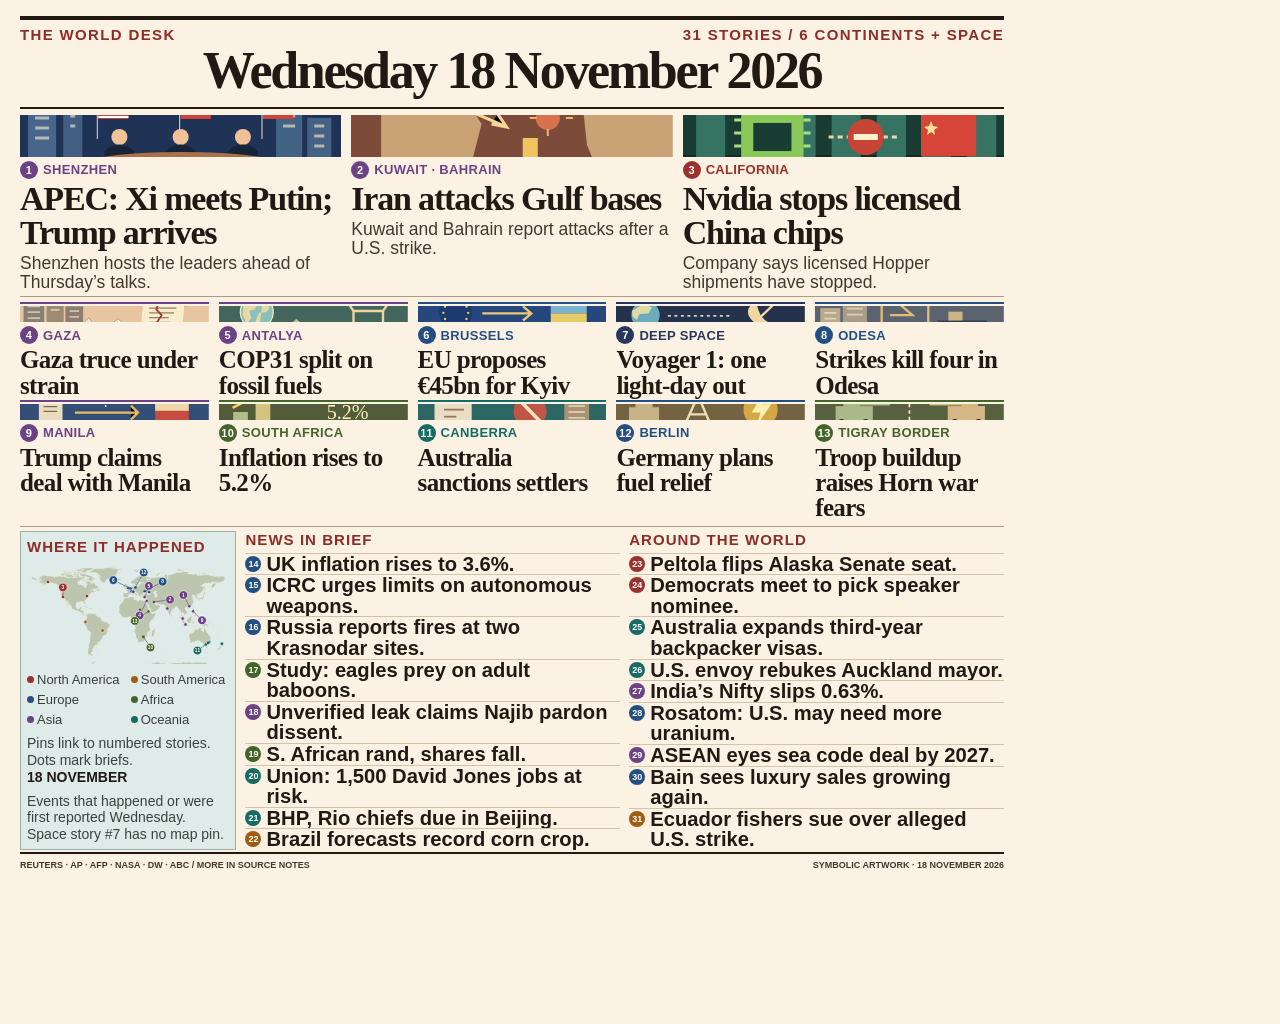
==== commit e4cb13bd: "Improve headline readability and responsive layout" ====
--- a/index.html
+++ b/index.html
@@ -1,5 +1,5 @@
 <!doctype html>
-<html lang="en"><meta charset="utf-8"><meta name="viewport" content="width=1024"><title>The World Desk | 18 November 2026</title>
+<html lang="en"><meta charset="utf-8"><meta name="viewport" content="width=device-width, initial-scale=1"><title>The World Desk | 18 November 2026</title>
 <style>
 :root{--paper:#f7eee0;--ink:#251d17;--sub:#50443a;--rule:#b8a18a;--red:#9d312b}*{box-sizing:border-box}html,body{width:1024px;min-height:1024px;margin:0}body{padding:19px 24px 12px;background:var(--paper);color:var(--ink);font:14px Arial,sans-serif}h1,h2,p{margin:0}header{padding:7px 0 8px;border-top:4px solid var(--ink);border-bottom:2px solid var(--ink)}.strap,footer{display:flex;justify-content:space-between;text-transform:uppercase;font-weight:bold;letter-spacing:.12em;font-size:11px;color:var(--red)}h1,h2{font-family:Georgia,serif}h1{text-align:center;font-size:61px;line-height:1.08;letter-spacing:-.045em}.news{display:grid;gap:12px}.lead{grid-template-columns:repeat(3,minmax(0,1fr));margin-top:12px;padding-bottom:12px;border-bottom:1px solid var(--rule)}.mid{grid-template-columns:repeat(5,minmax(0,1fr));gap:11px;margin-top:10px;padding-bottom:11px;border-bottom:1px solid var(--rule)}article{min-width:0}article svg{display:block;width:100%;height:94px}.mid svg{height:40px}.meta{display:flex;align-items:center;gap:5px;margin:4px 0 3px;text-transform:uppercase;letter-spacing:.07em;font-size:10px;font-weight:800;color:var(--color)}.num{background:var(--color);color:white;display:inline-grid;place-items:center;min-width:17px;height:17px;border-radius:50%;font:bold 10px Arial;flex:none}article h2{font-size:26px;line-height:1.03;letter-spacing:-.025em}article p{font-size:14px;line-height:1.23;color:var(--sub);margin-top:4px}.mid h2{font-size:18px;line-height:1.06}.mid p{font-size:12.5px;line-height:1.19}.bottom{display:grid;grid-template-columns:34% 1fr 1fr;gap:11px;margin-top:10px}.label{font:bold 11px Arial;text-transform:uppercase;letter-spacing:.11em;color:var(--red);margin-bottom:5px}.map{background:#deebe9;padding:8px;border:1px solid #9eaeab;min-width:0;align-self:stretch}.atlas{position:relative;aspect-ratio:340/174;margin-top:7px}.atlas img,.atlas svg{position:absolute;width:100%;height:100%}.legend{display:flex;gap:5px 10px;flex-wrap:wrap;margin-top:8px;font-size:10px;color:#393e3c}.legend span{display:flex;align-items:center;gap:3px}.legend i{width:7px;height:7px;border-radius:50%;background:var(--color)}.map p{font-size:11px;line-height:1.25;color:#39433e;margin-top:8px}.briefs{list-style:none;margin:0;padding:0;display:grid;gap:5px}.briefs li{display:flex;gap:5px;align-items:flex-start;font-size:13px;line-height:1.16}.briefs .num{min-width:16px;height:16px;font-size:9px}.briefs strong{color:var(--color)}footer{margin-top:9px;padding-top:6px;border-top:2px solid var(--ink);letter-spacing:.055em;color:var(--sub);font-size:10px}
 /* Fit all reporting on the square canvas without clipping or hidden overflow. */
--- a/edition.css
+++ b/edition.css
@@ -25,19 +25,45 @@
 .briefs .num{margin-top:2px}
 footer{font-size:12px;letter-spacing:.045em;margin-top:6px}
 /* The thumbnail is the primary reading surface. Keep the news cards compact. */
-h1{font-size:49px}
-.lead svg{height:64px}
-.lead h2{font-size:29px}
-.lead p{font-size:17px;line-height:1.12}
-.mid svg{height:28px}
-.mid h2{font-size:23px;line-height:1.04}
+h1{font-size:52px}
+.lead{margin-top:6px;padding-bottom:5px}
+.lead svg{height:42px}
+.lead h2{font-size:34px}
+.lead p{font-size:17.5px;line-height:1.08}
+.mid{margin-top:5px;padding-bottom:5px;row-gap:2px}
+.mid svg{height:16px}
+.mid h2{font-size:25px;line-height:1.01}
 .mid p{display:none}
-.mid{row-gap:7px}
-.meta{min-height:15px}
-.bottom{grid-template-columns:22% 1fr 1fr}
+.meta{min-height:14px}
+.bottom{grid-template-columns:22% 1fr 1fr;margin-top:4px}
 .briefs{gap:0}
-.briefs li{font-size:18.5px;line-height:1.1;padding:2px 0;font-weight:600}
-footer{font-size:10px;letter-spacing:0}
-body.open .bottom{grid-template-columns:27% 1fr 1fr}
-body.open .briefs li{font-size:17.5px;line-height:1.12;font-weight:500}
-body.open .lead svg{height:78px}
+.briefs li{font-size:20.2px;line-height:1.02;padding:0;font-weight:600}
+body{padding-bottom:0}
+footer{font-size:9px;letter-spacing:0;margin-top:2px}
+body.open .bottom{grid-template-columns:22% 1fr 1fr}
+body.open .briefs li{font-size:19.2px;line-height:1.04;font-weight:600}
+body.open .lead svg{height:42px}
+
+@media(max-width:600px){
+ html,body{width:100%;min-width:0;min-height:100%;height:auto}
+ body{padding:12px}
+ header{padding:8px 0}
+ .strap{gap:6px;flex-wrap:wrap;font-size:10px;letter-spacing:.07em}
+ h1{font-size:clamp(29px,9vw,44px);line-height:1.02;letter-spacing:-.04em}
+ .lead,.mid{grid-template-columns:minmax(0,1fr);gap:8px;margin-top:10px;padding-bottom:10px}
+ .lead article,.mid article{display:grid;grid-template-columns:64px minmax(0,1fr);align-items:start;column-gap:8px;padding:5px 0;border-top:1px solid var(--color)}
+ .lead article svg,.mid article svg{grid-column:1;grid-row:1/4;width:64px;height:64px}
+ .lead .meta,.mid .meta{grid-column:2;grid-row:1;margin:0 0 2px;min-height:0;font-size:10px}
+ .lead h2,.mid h2{grid-column:2;grid-row:2;font-size:17px;line-height:1.08}
+ .lead p,.mid p{grid-column:2;grid-row:3;display:block;font-size:13px;line-height:1.2;margin-top:3px}
+ .bottom,body.open .bottom{grid-template-columns:minmax(0,1fr);gap:14px}
+ .map{padding:8px}
+ .atlas{max-width:340px;margin:7px auto 0}
+ .legend{display:grid;grid-template-columns:repeat(3,minmax(0,1fr));font-size:12px}
+ .map p{font-size:13px}
+ .bottom>section{min-width:0}
+ .label{font-size:13px}
+ .briefs li,body.open .briefs li{font-size:15.5px;line-height:1.2;padding:3px 0}
+ .briefs .num{margin-top:2px}
+ footer{display:grid;grid-template-columns:minmax(0,1fr);gap:5px;font-size:10px;letter-spacing:0;line-height:1.2}
+}
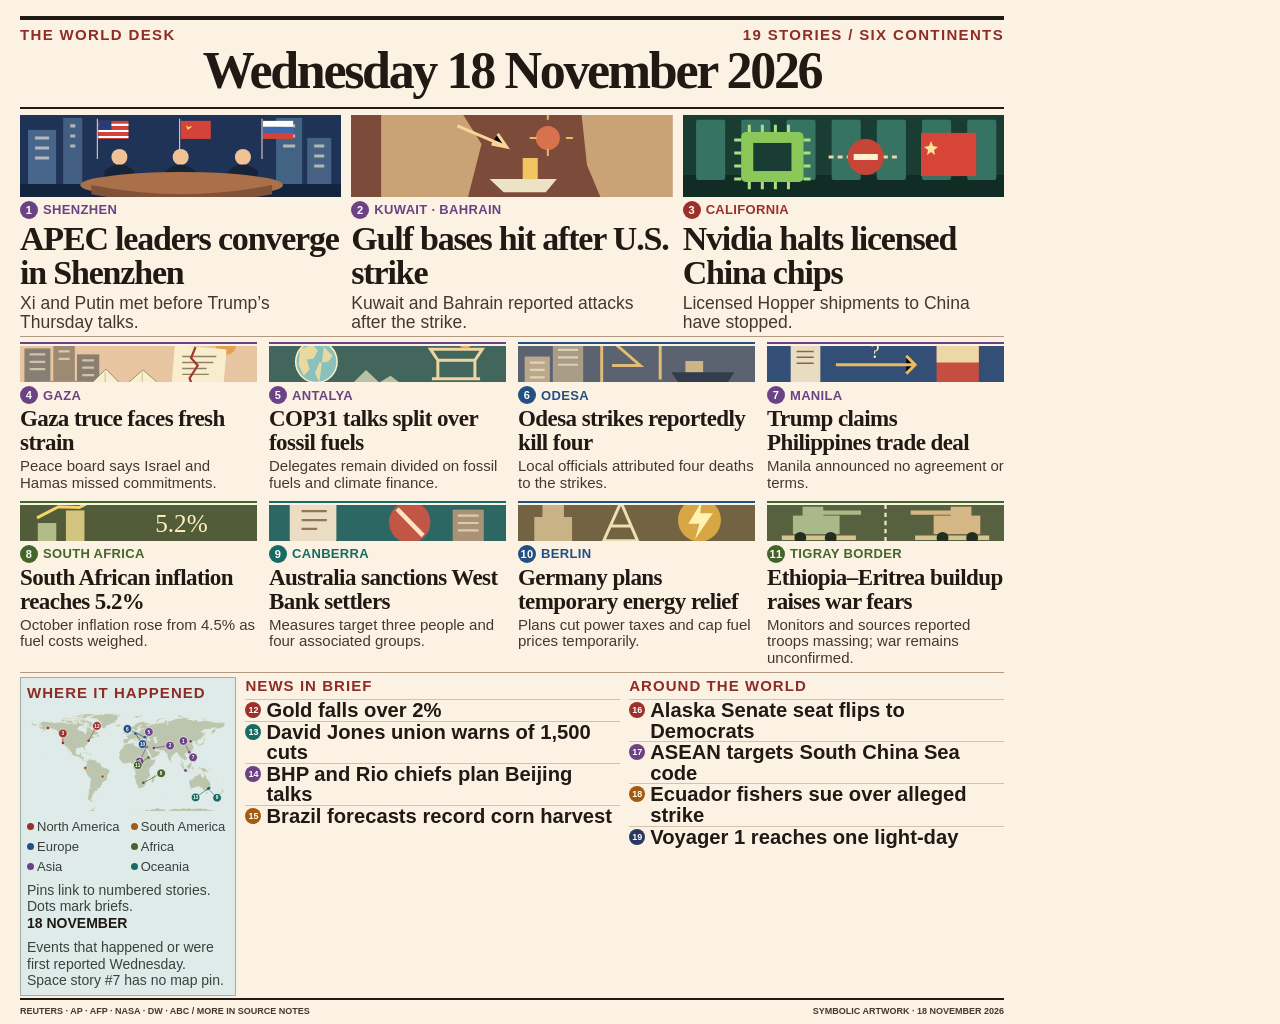
==== commit 13375f57: "Build R4 concise 19-story World Desk edition" ====
--- a/index.html
+++ b/index.html
@@ -21,11 +21,12 @@
 const badge=(i)=>`<span class="num">${i+1}</span>`;
 function article(s,i){return `<article ${place(s)}>${artwork(s[6],i<3)}<div class="meta">${badge(i)}${s[0]}</div><h2>${s[4]}</h2><p>${s[5]}</p></article>`;}
 function brief(s,i){return `<li ${place(s)}>${badge(i)}<span>${s[4]}</span></li>`;}
-all('#edition').textContent=`${stories.length} stories / 6 continents + space`;
-all('.lead').innerHTML=stories.slice(0,3).map(article).join('');
-all('.mid').innerHTML=stories.slice(3,13).map((s,j)=>article(s,j+3)).join('');
-const breaks=13+Math.ceil((stories.length-13)/2);
-all('#brief-a').innerHTML=stories.slice(13,breaks).map((s,j)=>brief(s,j+13)).join('');
+const leadCount=3, middleCount=8;
+all('#edition').textContent=`${stories.length} stories / six continents`;
+all('.lead').innerHTML=stories.slice(0,leadCount).map(article).join('');
+all('.mid').innerHTML=stories.slice(leadCount,leadCount+middleCount).map((s,j)=>article(s,j+leadCount)).join('');
+const breaks=leadCount+middleCount+Math.ceil((stories.length-leadCount-middleCount)/2);
+all('#brief-a').innerHTML=stories.slice(leadCount+middleCount,breaks).map((s,j)=>brief(s,j+leadCount+middleCount)).join('');
 all('#brief-b').innerHTML=stories.slice(breaks).map((s,j)=>brief(s,j+breaks)).join('');
 all('.legend').innerHTML=Object.values(regions).slice(0,6).map(([n,c])=>`<span style="--color:${c}"><i></i>${n}</span>`).join('');
 const project=(lat,lon)=>[8+(lon+180)*.9,12+(83-lat)*1.06];
--- a/edition.css
+++ b/edition.css
@@ -42,7 +42,19 @@
 footer{font-size:9px;letter-spacing:0;margin-top:2px}
 body.open .bottom{grid-template-columns:22% 1fr 1fr}
 body.open .briefs li{font-size:19.2px;line-height:1.04;font-weight:600}
-body.open .lead svg{height:42px}
+/* R4 thumbnail-first hierarchy: generous scene art and readable secondary cards. */
+.lead svg{height:82px}
+.mid svg{height:36px}
+.mid{grid-template-columns:repeat(4,minmax(0,1fr));gap:9px 12px}
+.mid p{display:block;font-size:15px;line-height:1.12}
+.mid h2{font-size:23px;line-height:1.04}
+body.open .mid p{display:block}
+body.open .mid svg{height:36px}
+body.open .lead svg{height:82px}
+@media(max-width:600px){
+ .lead svg,.mid svg{height:64px}
+ .mid p{display:block}
+}
 
 @media(max-width:600px){
  html,body{width:100%;min-width:0;min-height:100%;height:auto}
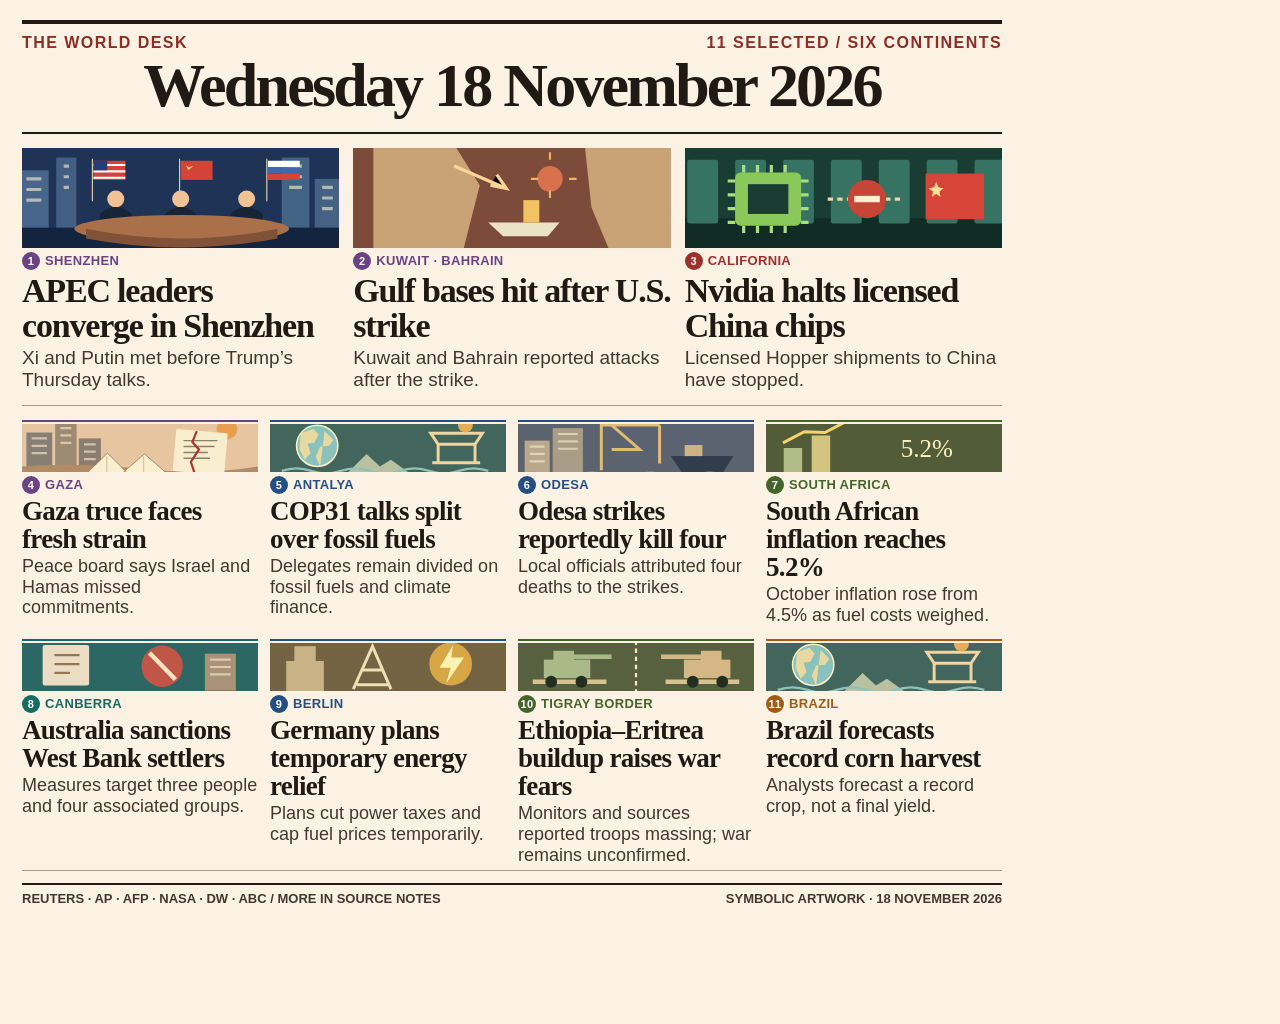
==== commit 904542de: "Refine R4 for eleven-story thumbnail readability" ====
--- a/index.html
+++ b/index.html
@@ -21,17 +21,16 @@
 const badge=(i)=>`<span class="num">${i+1}</span>`;
 function article(s,i){return `<article ${place(s)}>${artwork(s[6],i<3)}<div class="meta">${badge(i)}${s[0]}</div><h2>${s[4]}</h2><p>${s[5]}</p></article>`;}
 function brief(s,i){return `<li ${place(s)}>${badge(i)}<span>${s[4]}</span></li>`;}
-const leadCount=3, middleCount=8;
-all('#edition').textContent=`${stories.length} stories / six continents`;
-all('.lead').innerHTML=stories.slice(0,leadCount).map(article).join('');
-all('.mid').innerHTML=stories.slice(leadCount,leadCount+middleCount).map((s,j)=>article(s,j+leadCount)).join('');
-const breaks=leadCount+middleCount+Math.ceil((stories.length-leadCount-middleCount)/2);
-all('#brief-a').innerHTML=stories.slice(leadCount+middleCount,breaks).map((s,j)=>brief(s,j+leadCount+middleCount)).join('');
-all('#brief-b').innerHTML=stories.slice(breaks).map((s,j)=>brief(s,j+breaks)).join('');
+const selected=stories;
+all('#edition').textContent=`${selected.length} selected / six continents`;
+all('.lead').innerHTML=selected.slice(0,3).map(article).join('');
+all('.mid').innerHTML=selected.slice(3).map((s,j)=>article(s,j+3)).join('');
+all('#brief-a').innerHTML='';
+all('#brief-b').innerHTML='';
 all('.legend').innerHTML=Object.values(regions).slice(0,6).map(([n,c])=>`<span style="--color:${c}"><i></i>${n}</span>`).join('');
 const project=(lat,lon)=>[8+(lon+180)*.9,12+(83-lat)*1.06];
 const offsets=[[-10,-19],[27,-4],[0,-16],[-12,25],[7,-19],[-29,-14],[0,0],[30,-16],[15,15],[12,18],[-18,13],[14,-25],[-23,16]];
-const pins=stories.map((s,i)=>{
+const pins=selected.map((s,i)=>{
  if(s[7] === false)return ''; // Space or global policy without one meaningful map pin.
  const [x,y]=project(s[2],s[3]),color=regions[s[1]][1];
  if(i>=13)return `<circle cx="${x}" cy="${y}" r="2.9" fill="${color}" stroke="#fff" stroke-width=".8"><title>${i+1} ${s[0]}</title></circle>`;
--- a/edition.css
+++ b/edition.css
@@ -42,18 +42,26 @@
 footer{font-size:9px;letter-spacing:0;margin-top:2px}
 body.open .bottom{grid-template-columns:22% 1fr 1fr}
 body.open .briefs li{font-size:19.2px;line-height:1.04;font-weight:600}
-/* R4 thumbnail-first hierarchy: generous scene art and readable secondary cards. */
-.lead svg{height:82px}
-.mid svg{height:36px}
-.mid{grid-template-columns:repeat(4,minmax(0,1fr));gap:9px 12px}
-.mid p{display:block;font-size:15px;line-height:1.12}
-.mid h2{font-size:23px;line-height:1.04}
-body.open .mid p{display:block}
-body.open .mid svg{height:36px}
-body.open .lead svg{height:82px}
+/* R4: eleven selected headlines; remove the dense brief strip for a clean square. */
+body{padding:20px 22px 14px}
+header{padding:10px 0 12px}
+h1{font-size:62px}
+.strap{font-size:16px}
+.lead{gap:14px;margin-top:14px;padding-bottom:14px}
+.lead svg{height:100px}
+.lead h2{font-size:34px;line-height:1.04}
+.lead p{font-size:19px;line-height:1.15}
+.mid{grid-template-columns:repeat(4,minmax(0,1fr));gap:14px 12px;margin-top:14px}
+.mid svg{height:48px}
+.mid h2{font-size:27px;line-height:1.04}
+.mid p{display:block;font-size:18px;line-height:1.14}
+.bottom{display:none}
+footer{margin-top:12px;font-size:13px}
 @media(max-width:600px){
- .lead svg,.mid svg{height:64px}
- .mid p{display:block}
+ .lead,.mid{grid-template-columns:minmax(0,1fr)}
+ .lead article,.mid article{display:grid;grid-template-columns:76px minmax(0,1fr)}
+ .lead h2,.mid h2{font-size:20px}
+ .lead p,.mid p{font-size:15px}
 }
 
 @media(max-width:600px){
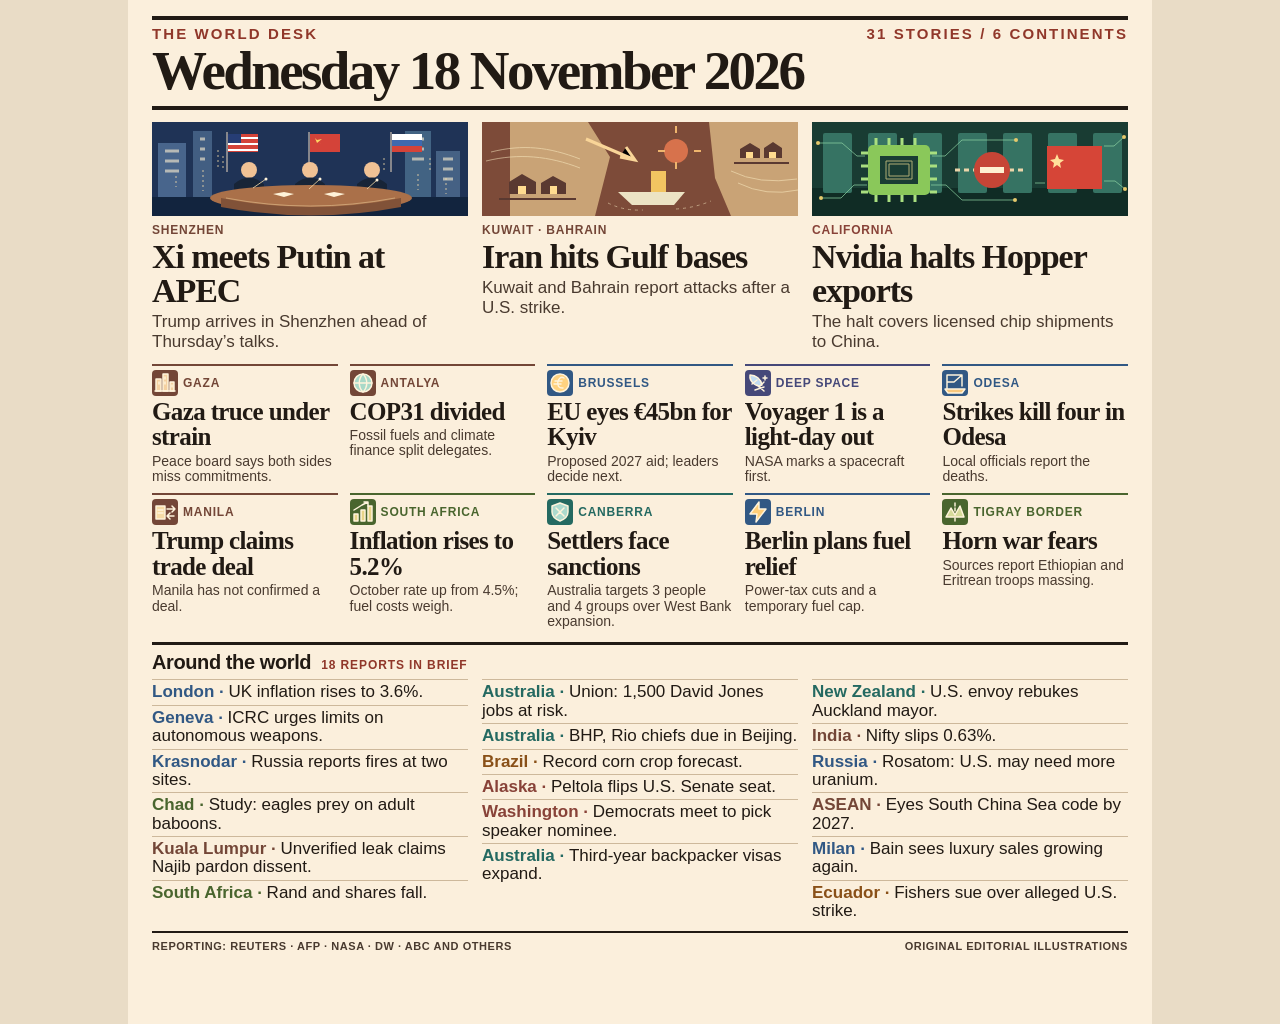
==== commit 30f89542: "Build R5 World Desk with 31 reports and illustrated leads" ====
--- a/index.html
+++ b/index.html
@@ -1,43 +1,28 @@
 <!doctype html>
-<html lang="en"><meta charset="utf-8"><meta name="viewport" content="width=device-width, initial-scale=1"><title>The World Desk | 18 November 2026</title>
-<style>
-:root{--paper:#f7eee0;--ink:#251d17;--sub:#50443a;--rule:#b8a18a;--red:#9d312b}*{box-sizing:border-box}html,body{width:1024px;min-height:1024px;margin:0}body{padding:19px 24px 12px;background:var(--paper);color:var(--ink);font:14px Arial,sans-serif}h1,h2,p{margin:0}header{padding:7px 0 8px;border-top:4px solid var(--ink);border-bottom:2px solid var(--ink)}.strap,footer{display:flex;justify-content:space-between;text-transform:uppercase;font-weight:bold;letter-spacing:.12em;font-size:11px;color:var(--red)}h1,h2{font-family:Georgia,serif}h1{text-align:center;font-size:61px;line-height:1.08;letter-spacing:-.045em}.news{display:grid;gap:12px}.lead{grid-template-columns:repeat(3,minmax(0,1fr));margin-top:12px;padding-bottom:12px;border-bottom:1px solid var(--rule)}.mid{grid-template-columns:repeat(5,minmax(0,1fr));gap:11px;margin-top:10px;padding-bottom:11px;border-bottom:1px solid var(--rule)}article{min-width:0}article svg{display:block;width:100%;height:94px}.mid svg{height:40px}.meta{display:flex;align-items:center;gap:5px;margin:4px 0 3px;text-transform:uppercase;letter-spacing:.07em;font-size:10px;font-weight:800;color:var(--color)}.num{background:var(--color);color:white;display:inline-grid;place-items:center;min-width:17px;height:17px;border-radius:50%;font:bold 10px Arial;flex:none}article h2{font-size:26px;line-height:1.03;letter-spacing:-.025em}article p{font-size:14px;line-height:1.23;color:var(--sub);margin-top:4px}.mid h2{font-size:18px;line-height:1.06}.mid p{font-size:12.5px;line-height:1.19}.bottom{display:grid;grid-template-columns:34% 1fr 1fr;gap:11px;margin-top:10px}.label{font:bold 11px Arial;text-transform:uppercase;letter-spacing:.11em;color:var(--red);margin-bottom:5px}.map{background:#deebe9;padding:8px;border:1px solid #9eaeab;min-width:0;align-self:stretch}.atlas{position:relative;aspect-ratio:340/174;margin-top:7px}.atlas img,.atlas svg{position:absolute;width:100%;height:100%}.legend{display:flex;gap:5px 10px;flex-wrap:wrap;margin-top:8px;font-size:10px;color:#393e3c}.legend span{display:flex;align-items:center;gap:3px}.legend i{width:7px;height:7px;border-radius:50%;background:var(--color)}.map p{font-size:11px;line-height:1.25;color:#39433e;margin-top:8px}.briefs{list-style:none;margin:0;padding:0;display:grid;gap:5px}.briefs li{display:flex;gap:5px;align-items:flex-start;font-size:13px;line-height:1.16}.briefs .num{min-width:16px;height:16px;font-size:9px}.briefs strong{color:var(--color)}footer{margin-top:9px;padding-top:6px;border-top:2px solid var(--ink);letter-spacing:.055em;color:var(--sub);font-size:10px}
-/* Fit all reporting on the square canvas without clipping or hidden overflow. */
-.lead{margin-top:10px;padding-bottom:10px}.lead h2{font-size:25px}.lead p{font-size:13.5px}.lead svg{height:90px}.mid{gap:9px 11px;margin-top:8px;padding-bottom:9px}.mid h2{font-size:17.5px}.mid p{font-size:12.3px}.bottom{margin-top:8px}.briefs li{font-size:12.5px;line-height:1.17}footer{margin-top:7px}
-</style>
-<link rel="stylesheet" href="edition.css">
+<html lang="en">
+<head>
+  <meta charset="utf-8">
+  <meta name="viewport" content="width=device-width, initial-scale=1">
+  <title>The World Desk | 18 November 2026</title>
+  <link rel="stylesheet" href="edition.css">
+  <script defer src="stories.js"></script>
+  <script defer src="illustrations.js"></script>
+  <script defer src="icons.js"></script>
+  <script defer src="desk.js"></script>
+</head>
 <body>
-<header><div class="strap"><span>The World Desk</span><span id="edition"></span></div><h1>Wednesday 18 November 2026</h1></header>
-<main><section class="news lead" aria-label="Lead stories"></section><section class="news mid" aria-label="Regional stories"></section>
-<section class="bottom"><aside class="map"><h2 class="label">Where it happened</h2><div class="atlas"><svg viewBox="0 0 340 174" role="img" aria-label="Story locations matching the numbered headlines"></svg></div><div class="legend"></div><p>Pins link to numbered stories. Dots mark briefs.</p><div class="map-note"><b>18 NOVEMBER</b><p>Events that happened or were first reported Wednesday. Space story #7 has no map pin.</p></div></aside>
-<section><h2 class="label">News in brief</h2><ol class="briefs" id="brief-a"></ol></section><section><h2 class="label">Around the world</h2><ol class="briefs" id="brief-b"></ol></section></section></main>
-<footer><span>Reuters · AP · AFP · NASA · DW · ABC / More in source notes</span><span>Symbolic artwork · 18 November 2026</span></footer>
-<script src="stories.js"></script><script src="illustrations.js"></script>
-<script>
-document.body.classList.toggle('open', new URLSearchParams(location.search).has('open'));
-const regions={NA:['North America','#9c302c'],SA:['South America','#a35a11'],EU:['Europe','#244f83'],AF:['Africa','#446529'],AS:['Asia','#6b4384'],OC:['Oceania','#166c65'],SP:['Space','#29375e']};
-const all=document.querySelector.bind(document);
-const place=(s)=>`style="--color:${regions[s[1]][1]}"`;
-const badge=(i)=>`<span class="num">${i+1}</span>`;
-function article(s,i){return `<article ${place(s)}>${artwork(s[6],i<3)}<div class="meta">${badge(i)}${s[0]}</div><h2>${s[4]}</h2><p>${s[5]}</p></article>`;}
-function brief(s,i){return `<li ${place(s)}>${badge(i)}<span>${s[4]}</span></li>`;}
-const selected=stories;
-all('#edition').textContent=`${selected.length} selected / six continents`;
-all('.lead').innerHTML=selected.slice(0,3).map(article).join('');
-all('.mid').innerHTML=selected.slice(3).map((s,j)=>article(s,j+3)).join('');
-all('#brief-a').innerHTML='';
-all('#brief-b').innerHTML='';
-all('.legend').innerHTML=Object.values(regions).slice(0,6).map(([n,c])=>`<span style="--color:${c}"><i></i>${n}</span>`).join('');
-const project=(lat,lon)=>[8+(lon+180)*.9,12+(83-lat)*1.06];
-const offsets=[[-10,-19],[27,-4],[0,-16],[-12,25],[7,-19],[-29,-14],[0,0],[30,-16],[15,15],[12,18],[-18,13],[14,-25],[-23,16]];
-const pins=selected.map((s,i)=>{
- if(s[7] === false)return ''; // Space or global policy without one meaningful map pin.
- const [x,y]=project(s[2],s[3]),color=regions[s[1]][1];
- if(i>=13)return `<circle cx="${x}" cy="${y}" r="2.9" fill="${color}" stroke="#fff" stroke-width=".8"><title>${i+1} ${s[0]}</title></circle>`;
- const [dx,dy]=offsets[i], bx=x+dx,by=y+dy;
- return `<g><title>${i+1} ${s[0]}</title><path d="M${x} ${y}L${bx} ${by}" stroke="${color}" stroke-width="1"/><circle cx="${x}" cy="${y}" r="2.1" fill="${color}"/><circle cx="${bx}" cy="${by}" r="7.3" fill="${color}" stroke="#fff" stroke-width="1.1"/><text x="${bx}" y="${by+2.8}" text-anchor="middle" fill="white" font-size="8" font-weight="bold">${i+1}</text></g>`;
-});
-all('.atlas svg').innerHTML="<rect width=\"340\" height=\"174\" fill=\"#deebe9\"/><g fill=\"#bcc5ad\" stroke=\"#f2efdc\" stroke-width=\".35\"><path d=\"M116.39,184.82L116.12,185.36L115.86,185.84L113.97,185.69L111.96,185.76L110.83,185.40L110.83,185.36L110.34,185.05L112.37,185.09L114.31,185.20L114.97,184.76L115.45,184.39L116.39,184.82Z\"/><path d=\"M26.71,184.25L24.99,184.39L23.80,184.02L23.28,183.64L23.24,183.58L22.66,183.29L22.66,183.29L23.20,182.90L24.88,183.06L25.78,183.40L26.47,183.77L26.71,184.25Z\"/><path d=\"M129.36,182.71L130.47,183.17L130.86,183.81L130.96,184.27L131.00,184.81L129.61,185.14L128.14,185.41L126.45,185.66L124.57,185.87L122.43,185.80L121.25,185.45L121.41,185.02L123.33,184.72L124.11,184.37L124.67,183.91L125.08,183.52L125.62,183.15L126.21,182.71L126.21,182.71L126.66,182.71L128.00,182.48L129.36,182.71Z\"/><path d=\"M60.91,177.89L62.07,178.06L63.15,177.87L62.64,178.24L61.79,178.51L60.54,178.43L59.64,178.06L59.64,178.06L59.83,177.70L60.91,177.89Z\"/><path d=\"M57.00,177.87L58.37,178.29L57.84,178.24L56.68,178.14L55.45,177.85L55.45,177.85L56.10,177.62L57.00,177.87Z\"/><path d=\"M80.92,176.23L81.90,176.37L82.89,176.25L83.42,176.85L82.71,176.77L81.62,176.81L80.51,176.77L79.29,176.83L78.38,176.62L77.90,176.19L77.90,176.19L78.47,176.00L79.61,176.15L80.92,176.23Z\"/><path d=\"M108.39,175.19L108.50,175.67L108.34,176.09L108.09,176.48L107.04,176.63L106.03,176.83L104.85,176.81L105.29,176.40L104.23,176.54L103.23,176.69L102.54,176.38L102.49,175.94L103.48,175.53L103.48,175.53L104.09,175.40L105.13,175.44L105.40,174.90L105.45,174.51L105.43,173.66L105.94,173.16L106.77,172.99L107.25,173.39L107.46,173.78L107.85,174.26L108.15,174.72L108.39,175.19Z\"/><path d=\"M117.25,167.98L116.86,168.21L116.19,168.04L115.45,168.15L114.83,168.40L114.18,168.67L113.74,168.98L113.62,169.39L113.67,169.79L114.09,170.14L113.47,170.39L112.63,170.47L112.14,170.83L111.61,171.16L111.04,171.62L110.90,172.01L111.22,172.45L111.69,172.78L112.44,173.03L113.12,173.36L113.49,173.78L113.69,174.17L113.95,174.59L114.37,174.94L114.64,175.33L114.76,176.31L115.03,176.71L115.10,177.12L115.38,177.54L115.26,178.10L114.76,178.53L114.23,178.89L113.03,179.03L112.63,179.41L112.08,179.76L110.73,180.15L109.53,180.32L108.40,180.55L107.18,180.78L106.46,181.21L105.01,181.25L103.43,181.21L102.00,181.30L100.48,181.30L100.77,181.71L102.14,181.90L103.15,182.19L103.71,182.56L102.70,182.89L101.15,182.79L99.87,183.06L99.81,183.50L99.78,183.91L100.84,184.27L101.03,184.66L102.18,185.06L104.08,185.22L105.70,185.51L106.99,185.84L108.63,186.18L110.87,186.34L113.07,186.63L114.60,186.95L116.28,187.30L117.16,187.80L117.60,188.19L118.69,187.82L120.17,187.51L121.74,187.17L123.61,186.90L125.21,186.61L127.45,186.59L129.66,186.74L131.47,186.99L132.05,186.53L133.31,186.22L135.58,186.20L137.36,185.97L139.05,185.74L140.92,185.60L142.91,185.41L144.31,185.14L143.67,184.76L143.28,184.39L143.28,184.00L141.54,184.04L139.69,184.20L137.92,184.20L137.68,183.81L137.80,183.02L138.21,182.79L139.49,182.54L141.01,182.29L142.10,181.98L143.19,181.67L144.01,181.25L145.24,181.07L146.46,180.92L147.07,180.84L148.47,180.80L149.79,180.65L150.90,180.44L151.99,180.19L152.98,179.95L154.23,179.61L155.02,179.26L155.87,178.95L156.13,178.53L155.18,178.28L155.50,177.85L156.10,177.52L157.03,177.31L158.02,177.06L158.94,176.73L159.64,176.31L160.08,175.81L160.73,175.52L161.81,175.58L162.25,175.94L163.33,175.98L163.36,175.58L163.82,175.17L164.79,175.27L165.02,175.67L166.09,175.73L167.26,175.54L168.38,175.42L169.41,175.48L169.79,175.92L170.78,175.56L171.70,175.38L172.72,175.23L173.73,175.09L174.64,174.84L175.65,174.67L176.42,174.44L176.97,174.07L177.64,174.34L178.57,174.19L179.22,174.69L179.74,175.06L180.76,174.86L181.16,174.44L182.08,174.15L183.26,174.21L183.61,174.61L184.35,174.21L185.32,174.09L186.38,174.05L187.33,174.07L188.34,174.19L189.31,174.25L189.73,174.61L190.31,174.92L191.30,174.73L192.36,174.69L193.38,174.69L194.38,174.67L195.28,174.52L196.24,174.40L197.03,174.11L197.87,173.92L198.79,173.82L199.48,173.53L199.97,172.95L200.48,172.59L201.42,172.76L201.77,173.13L202.55,173.38L203.48,173.30L204.11,173.67L204.78,173.94L205.70,173.69L206.02,173.24L206.83,173.05L207.76,172.70L208.64,172.55L209.70,172.34L210.41,172.11L211.15,171.87L211.85,171.64L212.70,171.76L213.51,171.39L214.09,171.10L214.94,171.12L215.68,170.87L215.85,170.49L216.61,170.20L217.35,170.00L218.25,169.83L219.08,169.75L219.87,169.81L220.72,169.91L221.44,170.20L221.53,170.66L222.32,171.01L222.87,171.30L223.95,171.43L224.54,171.72L225.29,172.01L226.15,172.07L226.87,171.87L227.65,171.43L228.49,171.66L229.37,171.78L230.22,171.91L231.10,171.99L232.00,171.99L232.74,173.09L232.71,173.36L232.60,173.84L231.74,174.11L231.03,174.50L231.15,174.92L232.16,174.90L232.04,175.31L231.58,175.71L231.15,176.14L231.84,176.48L232.88,176.58L233.92,176.39L234.42,175.98L234.72,175.58L235.21,175.25L235.77,174.94L236.00,174.57L236.48,174.05L237.04,173.94L238.06,173.90L238.96,173.78L239.88,173.61L240.32,173.20L240.59,172.80L241.20,172.41L242.08,172.14L242.84,171.93L243.34,171.57L243.85,171.39L244.50,171.22L245.40,171.33L246.21,171.22L247.09,171.10L248.08,171.16L248.73,170.87L249.19,170.16L249.52,170.45L249.95,170.95L250.70,171.16L251.57,171.24L252.43,171.12L253.35,171.20L254.19,171.22L254.76,171.12L255.52,171.18L256.20,171.41L257.01,171.26L257.98,171.26L258.81,171.12L259.75,171.26L260.35,170.91L260.80,170.56L261.42,170.27L262.55,169.48L263.13,169.62L263.82,169.91L264.42,170.29L265.56,170.93L266.44,170.95L267.27,170.95L268.24,170.83L269.21,170.68L269.95,170.39L270.57,170.08L271.57,170.04L272.24,169.81L272.95,170.02L273.41,170.35L274.04,170.68L275.03,170.64L275.65,170.91L276.72,171.18L277.85,171.28L278.78,171.20L279.49,170.87L280.09,170.54L280.90,170.45L281.71,170.60L282.64,170.70L283.49,170.54L284.30,170.54L285.09,170.64L285.92,170.74L286.73,170.56L287.70,170.39L288.62,170.35L289.64,170.35L290.47,170.25L291.28,170.16L291.53,169.64L291.56,169.21L292.13,169.50L292.29,169.98L292.59,170.41L292.96,170.76L293.71,170.95L294.74,170.89L295.92,170.87L296.73,170.81L297.91,170.81L298.76,170.79L299.94,170.83L300.94,170.91L301.58,171.24L301.40,171.64L301.98,171.95L302.95,172.20L303.96,172.47L305.12,172.65L306.34,172.82L307.25,172.99L308.27,173.01L308.86,172.65L309.65,172.95L310.34,173.28L311.13,173.53L312.22,173.63L313.26,173.76L313.70,174.17L314.73,174.42L315.41,174.79L316.42,174.96L317.46,174.94L318.43,175.00L319.50,174.98L320.58,175.06L321.58,175.21L322.52,175.46L323.45,175.67L324.09,175.98L323.98,176.39L323.50,176.77L323.10,177.25L322.78,177.62L322.36,178.06L321.18,178.22L320.65,178.60L319.49,178.82L319.08,179.24L318.46,179.63L317.81,179.97L317.44,180.40L317.21,180.80L317.12,181.27L317.14,181.67L317.65,182.08L317.85,182.48L318.27,182.85L319.94,183.00L320.30,183.46L318.67,183.62L317.30,183.85L315.59,183.89L314.83,184.49L314.67,184.99L314.29,185.39L313.81,185.78L315.01,186.14L315.47,186.57L316.24,186.97L317.33,187.32L318.59,187.65L319.94,187.98L322.01,188.32L322.46,188.84L325.06,189.06L325.23,189.14L325.90,189.46L328.39,189.19L330.45,189.52L332.00,189.78L332.00,195.38L8.00,195.38L8.00,189.78L8.05,189.78L8.85,189.17L10.47,189.50L10.57,189.46L10.82,189.37L11.13,189.27L11.39,189.17L11.52,189.13L11.66,189.13L11.75,189.14L13.06,189.59L14.20,189.14L14.40,189.08L17.04,188.90L17.90,189.14L18.32,189.27L19.68,189.62L22.24,189.89L24.26,190.23L27.74,190.48L30.33,190.19L34.15,190.39L36.32,190.73L38.70,190.41L41.20,190.12L41.40,189.62L37.85,189.58L34.95,189.33L34.19,188.92L31.77,188.69L31.93,188.21L32.27,187.78L32.60,187.38L32.42,186.95L30.93,186.65L30.24,186.28L28.85,185.95L31.03,186.01L33.11,185.84L34.42,186.20L36.02,185.89L37.50,185.49L38.22,185.14L37.91,184.70L36.74,184.41L35.42,184.10L33.57,184.04L31.95,183.89L30.20,183.79L29.62,183.39L28.46,183.06L27.75,182.69L27.47,181.48L27.91,181.59L28.72,181.92L30.20,181.81L31.63,181.67L32.37,182.13L33.80,182.02L35.00,181.79L36.13,181.50L37.15,181.15L38.51,181.05L38.47,180.65L38.15,180.26L38.42,179.88L39.58,179.70L40.11,180.05L41.49,179.84L42.53,179.57L43.81,179.55L45.03,179.45L46.24,179.20L47.21,178.97L48.31,178.74L49.01,178.80L49.63,178.89L50.97,178.74L52.17,178.93L53.40,178.91L54.58,178.76L55.80,178.87L57.14,178.97L58.39,178.93L59.69,178.95L61.03,178.97L62.27,178.93L63.18,178.62L64.28,178.45L65.41,178.68L66.48,178.49L67.45,178.12L68.03,178.45L68.35,178.82L68.93,179.18L69.87,178.87L70.94,179.26L72.16,179.38L73.20,179.68L74.47,179.61L75.61,179.43L76.97,179.47L78.19,179.61L79.42,179.80L79.89,179.34L79.31,178.99L78.87,178.62L77.71,178.53L77.20,178.14L77.00,177.74L76.69,176.95L77.37,177.10L78.56,177.16L79.72,177.10L80.78,177.27L81.69,177.58L82.08,177.95L83.30,178.01L84.46,177.87L85.69,177.66L86.80,177.54L87.72,177.79L88.92,177.70L89.70,176.89L90.42,177.37L91.46,177.56L92.59,177.45L93.33,177.87L94.51,177.91L95.60,178.03L96.68,178.26L97.38,177.87L97.73,177.49L98.63,177.91L99.87,177.81L100.78,178.03L101.40,178.39L102.60,178.28L103.53,178.06L104.45,177.79L105.54,177.64L106.81,177.52L107.96,177.37L108.84,177.14L109.37,176.81L109.58,176.35L109.47,175.92L109.19,175.50L108.87,175.09L108.59,174.67L108.36,174.30L108.31,173.88L108.40,173.47L108.82,173.07L109.17,172.63L109.31,172.22L109.14,171.76L109.03,171.35L109.47,170.87L109.97,170.56L110.55,170.16L111.17,169.83L111.89,169.52L112.24,169.06L112.73,168.77L113.30,168.50L114.16,168.44L114.73,168.11L115.36,167.90L116.10,167.77L116.75,167.50L117.26,167.17L117.97,167.05L118.50,167.32L118.16,167.67L117.25,167.98Z\"/><path d=\"M109.03,157.06L110.19,157.70L111.45,157.96L111.05,158.49L110.19,158.55L109.74,158.17L109.44,158.60L108.67,158.93L107.69,158.81L107.04,158.49L106.09,158.34L104.96,157.74L104.04,157.17L102.80,155.99L103.55,156.21L104.81,156.92L106.00,157.30L106.47,156.81L106.76,156.09L107.59,155.65L108.23,155.77L108.23,155.77L108.58,156.27L109.03,157.06Z\"/><path d=\"M117.31,154.15L118.03,154.62L117.76,154.99L116.54,155.31L116.14,154.94L115.37,155.42L114.92,154.94L116.00,154.31L116.77,154.57L117.31,154.15Z\"/><path d=\"M233.25,152.67L231.87,152.74L231.85,152.18L231.98,151.74L232.04,151.52L232.62,151.86L233.47,151.99L233.50,152.19L233.25,152.67Z\"/><path d=\"M300.86,143.22L301.73,143.59L302.22,143.44L302.92,143.24L303.46,143.31L303.52,144.57L303.22,144.93L303.12,145.78L302.81,145.49L302.18,146.23L302.00,146.18L301.44,146.14L300.89,145.24L300.77,144.54L300.25,143.61L300.27,143.13L300.86,143.22Z\"/><path d=\"M325.72,143.35L325.92,143.79L326.56,143.36L326.82,143.81L326.82,144.26L326.49,144.75L325.90,145.53L325.44,145.95L325.77,146.46L325.08,146.48L324.31,146.88L324.07,147.57L323.56,148.64L322.85,149.12L322.40,149.42L321.57,149.40L320.99,149.05L320.01,148.97L319.86,148.58L320.34,147.80L321.47,146.75L322.05,146.55L322.70,146.15L323.47,145.59L324.01,145.04L324.41,144.25L324.75,143.99L324.89,143.39L325.52,142.90L325.72,143.35Z\"/><path d=\"M327.15,138.31L327.80,139.42L327.82,138.70L328.23,138.99L328.36,139.79L329.09,140.13L329.69,140.22L330.21,139.81L330.67,139.94L330.45,140.88L330.17,141.50L329.49,141.47L329.25,141.80L329.33,142.25L329.20,142.45L328.86,143.02L328.41,143.75L327.72,144.17L327.56,143.89L327.19,143.74L327.70,142.87L327.41,142.28L326.44,141.86L326.47,141.48L327.12,141.11L327.27,140.29L327.23,139.60L326.86,138.89L326.89,138.71L326.46,138.27L325.75,137.33L325.37,136.58L325.71,136.50L326.20,137.09L326.90,137.36L327.15,138.31Z\"/><path d=\"M320.41,123.47L320.07,123.72L319.57,123.44L318.93,122.96L318.35,122.40L317.75,121.65L317.63,121.29L318.01,121.31L318.52,121.67L318.91,122.03L319.20,122.32L319.94,122.98L320.41,123.47Z\"/><path d=\"M330.54,118.36L330.85,118.67L330.70,119.22L330.14,119.37L329.64,119.23L329.56,118.77L329.90,118.40L330.31,118.54L330.54,118.36Z\"/><path d=\"M331.43,117.79L330.85,118.01L330.74,117.62L331.19,117.40L331.47,117.34L332.00,117.01L332.00,117.53L331.43,117.79Z\"/><path d=\"M8.07,117.47L8.00,117.53L8.00,117.01L8.19,116.96L8.07,117.47Z\"/><path d=\"M321.06,117.43L320.76,117.57L320.46,117.11L320.50,116.83L321.06,117.43Z\"/><path d=\"M320.40,115.81L320.54,116.66L320.30,116.53L320.11,116.59L319.98,116.30L319.97,115.48L320.40,115.81Z\"/><path d=\"M215.05,114.35L215.20,115.62L215.43,116.12L215.34,116.63L215.18,116.94L214.87,116.32L214.71,116.63L214.88,117.42L214.80,117.87L214.55,118.11L214.49,119.01L214.14,120.25L213.69,121.71L213.14,123.71L212.79,125.19L212.39,126.42L211.65,126.67L210.87,127.12L210.35,126.85L209.64,126.47L209.39,125.91L209.33,124.97L209.01,124.12L208.93,123.36L209.09,122.60L209.50,122.41L209.51,122.06L209.94,121.26L210.02,120.58L209.81,120.08L209.64,119.41L209.57,118.43L209.88,117.84L210.00,117.17L210.45,117.13L210.95,116.91L211.29,116.72L211.68,116.71L212.19,116.10L212.93,115.45L213.20,114.92L213.08,114.46L213.46,114.59L213.96,113.85L213.98,113.22L214.28,112.74L214.59,113.20L214.83,113.65L215.05,114.35Z\"/><path d=\"M299.21,114.57L299.53,115.40L300.11,115.00L300.41,115.45L300.84,115.86L300.74,116.33L300.94,117.24L301.07,117.77L301.30,117.90L301.54,118.81L301.46,119.36L301.75,120.08L302.72,120.63L303.36,121.13L303.96,121.59L303.85,121.85L304.36,122.52L304.71,123.66L305.07,123.43L305.43,123.89L305.65,123.73L305.81,124.85L306.45,125.50L306.87,125.91L307.57,126.76L307.82,127.62L307.85,128.22L307.78,128.88L308.21,129.78L308.16,130.71L308.01,131.21L307.76,132.15L307.78,132.76L307.60,133.52L307.21,134.48L306.54,135.00L306.21,135.82L305.91,136.35L305.64,137.26L305.30,137.79L305.07,138.59L304.95,139.32L305.00,139.65L304.48,140.02L303.47,140.06L302.64,140.49L302.23,140.90L301.69,141.36L300.94,140.89L300.39,140.70L300.53,140.15L300.04,140.35L299.25,141.12L298.47,140.83L297.96,140.66L297.45,140.59L296.57,140.28L295.99,139.63L295.83,138.82L295.62,138.29L295.17,137.86L294.31,137.73L294.60,137.21L294.39,136.43L293.95,137.16L293.15,137.36L293.62,136.77L293.75,136.16L294.10,135.64L294.03,134.85L293.30,135.76L292.73,136.12L292.39,136.96L291.69,136.53L291.72,135.96L291.15,135.20L290.68,134.80L290.85,134.55L289.69,133.91L289.06,133.88L288.19,133.37L286.58,133.47L285.42,133.85L284.39,134.20L283.53,134.13L282.58,134.67L281.80,134.92L281.63,135.47L281.29,135.90L280.53,135.93L279.96,136.02L279.17,135.83L278.52,135.95L277.90,135.99L277.37,136.56L277.11,136.51L276.66,136.81L276.22,137.15L275.57,137.11L274.96,137.11L274.01,136.43L273.52,136.23L273.54,135.62L273.99,135.48L274.14,135.24L274.11,134.85L274.22,134.12L274.12,133.49L273.64,132.42L273.50,131.81L273.54,131.21L273.18,130.52L273.15,130.21L272.76,129.79L272.64,128.95L272.13,128.12L272.01,127.66L272.40,128.12L272.10,127.14L272.54,127.45L272.81,127.86L272.79,127.31L272.35,126.48L272.26,126.15L272.05,125.83L272.15,125.21L272.34,124.95L272.46,124.42L272.36,123.80L272.73,123.04L272.80,123.85L273.18,123.12L273.91,122.76L274.35,122.31L275.04,121.92L275.45,121.84L275.70,121.97L276.41,121.58L276.95,121.46L277.09,121.23L277.33,121.13L277.82,121.16L278.77,120.84L279.26,120.37L279.49,119.81L280.02,119.27L280.06,118.85L280.08,118.27L280.71,117.37L281.09,118.28L281.47,118.07L281.15,117.57L281.44,117.06L281.83,117.29L281.94,116.48L282.43,115.96L282.65,115.54L283.10,115.36L283.12,115.06L283.51,115.19L283.53,114.92L283.92,114.77L284.36,114.63L285.02,115.11L285.52,115.74L286.09,115.75L286.66,115.85L286.47,115.27L286.90,114.42L287.31,114.14L287.17,113.87L287.56,113.27L288.10,112.89L288.56,113.02L289.32,112.82L289.30,112.28L288.64,111.93L289.12,111.78L289.72,112.04L290.20,112.47L290.95,112.74L291.21,112.64L291.77,112.96L292.29,112.66L292.63,112.75L292.84,112.55L293.26,113.07L293.02,113.64L292.67,114.07L292.37,114.10L292.47,114.53L292.21,115.06L291.89,115.58L291.95,115.88L292.67,116.46L293.36,116.80L293.82,117.17L294.47,117.80L294.73,117.80L295.20,118.07L295.33,118.39L296.19,118.75L296.79,118.39L296.96,117.82L297.15,117.35L297.26,116.77L297.53,115.93L297.41,115.42L297.47,115.11L297.37,114.50L297.49,113.70L297.66,113.49L297.52,113.13L297.74,112.57L297.91,111.99L297.93,111.69L298.26,111.29L298.52,111.81L298.58,112.47L298.80,112.60L298.84,113.05L299.17,113.58L299.24,114.18L299.21,114.57Z\"/><path d=\"M315.91,111.09L316.16,111.46L315.53,111.45L315.19,110.80L315.73,111.05L315.91,111.09Z\"/><path d=\"M278.64,110.83L278.27,110.85L277.07,110.11L277.91,109.90L278.38,110.23L278.70,110.55L278.64,110.83Z\"/><path d=\"M314.77,110.45L314.42,110.47L313.86,110.36L313.68,110.20L313.73,109.78L314.33,109.94L314.62,110.17L314.77,110.45Z\"/><path d=\"M315.51,110.16L315.38,110.35L314.71,109.43L314.52,108.80L314.83,108.80L315.15,109.65L315.51,110.16Z\"/><path d=\"M281.99,110.73L281.22,110.96L281.11,110.83L281.20,110.47L281.58,109.83L282.47,109.41L282.58,109.16L283.35,108.92L283.98,108.88L284.26,108.75L284.60,108.88L284.27,109.17L283.33,109.63L282.58,109.94L281.99,110.73Z\"/><path d=\"M276.11,108.56L276.43,108.84L276.99,108.76L277.21,109.21L276.17,109.42L275.55,109.56L275.07,109.55L275.38,108.94L275.87,108.94L276.11,108.56Z\"/><path d=\"M280.61,108.56L280.48,109.15L279.13,109.45L277.93,109.32L277.93,108.93L278.64,108.71L279.21,109.03L279.81,108.95L280.61,108.56Z\"/><path d=\"M313.89,108.82L313.93,109.03L313.22,108.58L312.73,108.20L312.39,107.85L312.52,107.74L312.94,107.99L313.68,108.48L313.89,108.82Z\"/><path d=\"M311.78,107.77L311.61,107.83L311.21,107.59L310.84,107.15L310.89,106.98L311.43,107.42L311.78,107.77Z\"/><path d=\"M267.76,107.16L269.49,107.27L269.68,106.83L271.35,107.34L271.68,108.03L273.03,108.22L274.13,108.85L273.11,109.26L272.12,108.83L271.30,108.86L270.37,108.78L269.53,108.59L268.48,108.19L267.82,108.08L267.45,108.21L265.81,107.78L265.65,107.32L264.83,107.24L265.45,106.23L266.54,106.29L267.26,106.71L267.64,106.79L267.76,107.16Z\"/><path d=\"M291.25,106.57L290.79,107.29L290.70,106.49L290.86,106.11L291.05,105.75L291.25,106.06L291.25,106.57Z\"/><path d=\"M310.29,107.21L310.04,107.32L309.65,106.91L309.26,106.23L309.06,105.43L309.19,105.32L309.28,105.64L309.56,105.88L309.99,106.55L310.42,106.91L310.29,107.21Z\"/><path d=\"M306.78,105.79L306.31,105.87L306.17,106.17L305.68,106.43L305.22,106.68L304.74,106.68L304.00,106.37L303.49,106.07L303.56,105.74L304.37,105.90L304.86,105.82L305.00,105.31L305.13,105.28L305.21,105.84L305.73,105.76L305.98,105.40L306.48,105.02L306.38,104.40L306.92,104.38L307.10,104.55L307.09,105.14L306.78,105.79Z\"/><path d=\"M284.52,103.65L284.19,104.00L283.57,103.80L283.39,103.35L284.30,103.30L284.52,103.65Z\"/><path d=\"M287.42,103.26L287.75,104.07L286.99,103.63L286.24,103.54L285.73,103.61L285.11,103.58L285.32,102.99L286.43,102.95L287.42,103.26Z\"/><path d=\"M307.83,104.75L307.54,105.03L307.37,104.41L307.17,104.00L306.76,103.65L306.25,103.20L305.60,102.89L305.85,102.63L306.33,102.93L306.64,103.16L307.02,103.41L307.38,103.86L307.72,104.20L307.83,104.75Z\"/><path d=\"M290.73,101.20L290.98,102.92L291.91,103.55L292.66,102.43L293.70,101.79L294.50,101.78L295.27,102.15L295.93,102.53L296.90,102.74L298.46,103.47L300.13,104.07L300.75,104.62L301.25,105.15L301.38,105.77L302.88,106.43L303.10,106.99L302.27,107.10L302.47,107.81L303.28,108.51L303.86,109.63L304.38,109.60L304.34,110.07L305.03,110.25L304.76,110.45L305.72,110.89L305.62,111.20L305.03,111.27L304.80,111.00L304.03,110.88L303.12,110.72L302.42,110.04L301.91,109.46L301.44,108.53L300.27,108.07L299.51,108.37L298.96,108.72L299.07,109.50L298.37,109.87L297.86,109.69L296.93,109.64L296.13,108.77L295.21,108.56L294.99,108.86L293.85,108.90L294.24,108.03L294.80,107.74L294.57,106.59L294.14,105.70L292.39,104.80L291.65,104.71L290.30,103.73L290.03,104.25L289.69,104.34L289.48,103.95L289.48,103.49L288.79,102.97L289.76,102.59L290.40,102.61L290.33,102.33L289.01,102.33L288.65,101.69L287.85,101.50L287.47,100.97L288.68,100.72L289.14,100.37L290.59,100.81L290.73,101.20Z\"/><path d=\"M282.72,98.47L281.99,99.53L281.32,99.73L280.45,99.52L278.95,99.58L278.16,99.73L278.04,100.53L278.84,101.47L279.33,100.99L281.01,100.63L280.93,101.12L280.54,100.97L280.15,101.59L279.36,102.00L280.21,103.36L280.04,103.72L280.85,104.94L280.85,105.64L280.37,105.95L280.01,105.58L280.45,104.71L279.56,105.12L279.34,104.83L279.46,104.42L278.81,103.80L278.88,102.77L278.27,103.09L278.35,104.32L278.39,105.84L277.82,105.99L277.43,105.68L277.69,104.71L277.55,103.68L277.17,103.68L276.89,102.95L277.26,102.26L277.39,101.41L277.84,99.82L278.03,99.38L278.80,98.59L279.50,98.91L280.63,99.05L281.67,99.01L282.56,98.24L282.72,98.47Z\"/><path d=\"M285.82,98.78L285.77,99.71L285.31,99.60L285.17,100.25L285.54,100.81L285.29,100.93L284.93,100.26L284.66,98.91L284.84,98.06L285.14,97.67L285.20,98.25L285.74,98.35L285.82,98.78Z\"/><path d=\"M265.24,106.18L264.24,106.21L263.48,105.32L262.33,104.45L261.94,103.81L261.26,102.95L260.81,102.15L260.13,100.67L259.34,99.79L259.07,98.87L258.74,98.05L257.93,97.38L257.46,96.47L256.78,95.88L255.84,94.71L255.76,94.17L256.34,94.21L257.74,94.42L258.53,95.46L259.23,96.17L259.72,96.62L260.58,97.75L261.49,97.77L262.25,98.50L262.77,99.38L263.45,99.87L263.09,100.73L263.61,101.10L263.93,101.13L264.09,101.87L264.40,102.46L265.06,102.55L265.50,103.23L265.27,104.54L265.24,106.18Z\"/><path d=\"M276.09,98.04L277.10,99.02L276.03,99.15L275.73,99.87L275.77,100.83L274.90,101.56L274.88,102.61L274.53,104.23L274.40,103.86L273.38,104.33L273.02,103.69L272.38,103.63L271.93,103.29L270.86,103.67L270.53,103.15L269.94,103.21L269.20,103.09L269.06,101.67L268.61,101.37L268.18,100.47L268.06,99.54L268.16,98.56L268.70,97.85L269.36,98.22L270.05,98.02L270.23,97.12L270.62,96.92L271.70,96.69L272.34,95.85L272.78,95.18L273.14,94.79L273.91,94.21L274.60,93.47L275.05,92.64L275.42,92.64L275.88,93.17L275.92,93.63L276.51,93.93L277.26,94.25L277.20,94.66L276.60,94.72L276.76,95.23L276.09,95.59L275.58,96.55L276.24,97.56L276.09,98.04Z\"/><path d=\"M283.74,91.06L283.83,91.76L283.88,92.36L283.58,93.33L283.25,92.25L282.83,92.79L283.11,93.57L282.86,94.06L281.80,93.45L281.54,92.68L281.82,92.18L281.25,91.68L280.97,92.12L280.54,92.08L279.88,92.67L279.73,92.36L280.08,91.46L280.65,91.16L281.14,90.77L281.46,91.25L282.14,90.95L282.29,90.48L282.92,90.45L282.87,89.63L283.60,90.14L283.68,90.67L283.74,91.06Z\"/><path d=\"M243.10,93.41L242.31,93.65L241.89,92.81L241.73,91.29L242.13,89.57L242.75,90.16L243.17,90.90L243.61,92.01L243.47,93.11L243.10,93.41Z\"/><path d=\"M115.16,89.26L114.41,89.38L114.25,89.28L114.51,88.99L114.49,88.57L115.01,88.44L115.19,88.47L115.16,89.26Z\"/><path d=\"M281.58,89.08L281.26,89.43L280.98,90.10L280.70,90.42L280.14,89.68L280.33,89.40L280.55,89.10L280.65,88.45L281.15,88.38L281.00,89.10L281.67,88.07L281.58,89.08Z\"/><path d=\"M276.65,90.10L275.46,91.11L275.90,90.37L276.55,89.71L277.09,88.98L277.56,87.93L277.72,88.79L277.13,89.38L276.65,90.10Z\"/><path d=\"M279.70,87.37L280.24,87.70L280.81,87.70L280.79,88.14L280.37,88.59L279.80,88.91L279.77,88.42L279.83,87.88L279.70,87.37Z\"/><path d=\"M282.95,87.09L283.21,88.27L282.51,87.99L282.53,88.35L282.75,89.00L282.32,89.24L282.28,88.49L282.01,88.44L281.87,87.79L282.40,87.88L282.39,87.48L281.84,86.67L282.70,86.69L282.95,87.09Z\"/><path d=\"M279.37,86.13L279.14,87.04L278.75,86.51L278.29,85.71L279.06,85.74L279.37,86.13Z\"/><path d=\"M279.19,80.37L279.74,80.67L280.02,80.39L280.10,80.66L279.96,81.10L280.26,81.86L280.03,82.74L279.50,83.09L279.35,83.95L279.56,84.79L280.03,84.91L280.43,84.78L281.56,85.37L281.47,85.95L281.76,86.20L281.67,86.69L280.97,86.17L280.64,85.61L280.40,86.00L279.83,85.37L279.01,85.53L278.57,85.29L278.61,84.85L278.89,84.58L278.62,84.34L278.51,84.72L278.06,84.11L277.93,83.65L277.90,82.63L278.26,82.98L278.35,81.32L278.64,80.36L279.19,80.37Z\"/><path d=\"M110.97,80.66L110.74,80.93L110.06,80.92L109.53,80.96L109.48,80.50L109.61,80.35L110.35,80.35L110.81,80.45L110.97,80.66Z\"/><path d=\"M100.79,81.04L100.51,81.22L100.01,81.05L99.50,80.66L99.60,80.42L99.98,80.34L100.19,80.38L100.79,80.48L101.27,80.73L101.42,81.02L100.79,81.04Z\"/><path d=\"M104.68,78.92L105.46,79.08L105.57,78.90L106.27,78.91L106.81,79.18L107.04,79.15L107.21,79.53L107.70,79.51L107.67,79.82L108.07,79.86L108.51,80.25L108.18,80.68L107.75,80.45L107.34,80.50L107.04,80.45L106.88,80.64L106.53,80.70L106.40,80.45L106.10,80.60L105.74,81.33L105.51,81.16L105.46,80.85L104.86,80.67L104.44,80.75L103.89,80.67L103.47,80.87L102.99,80.54L103.07,80.20L103.90,80.34L104.57,80.43L104.90,80.19L104.49,79.73L104.49,79.33L103.93,79.16L104.13,78.87L104.68,78.92Z\"/><path d=\"M269.31,80.18L268.53,80.69L267.79,80.36L267.76,79.45L268.21,78.97L269.19,78.67L269.71,78.70L269.91,79.10L269.51,79.57L269.31,80.18Z\"/><path d=\"M30.01,79.75L29.88,79.93L29.66,79.78L29.68,79.48L29.53,79.09L29.58,78.98L29.73,78.80L29.67,78.60L29.73,78.50L29.79,78.52L30.14,78.70L30.30,78.79L30.44,78.93L30.67,79.30L30.65,79.36L30.30,79.59L30.01,79.75Z\"/><path d=\"M29.53,78.10L29.23,78.17L29.07,77.95L28.97,77.86L28.96,77.80L29.05,77.71L29.37,77.81L29.60,77.97L29.53,78.10Z\"/><path d=\"M28.92,77.53L28.89,77.65L28.41,77.62L28.47,77.49L28.92,77.53Z\"/><path d=\"M28.11,77.38L28.06,77.44L28.00,77.43L27.69,77.39L27.57,77.15L27.54,77.11L27.78,76.96L27.85,77.03L28.11,77.38Z\"/><path d=\"M26.59,76.68L26.48,76.78L26.18,76.59L26.23,76.51L26.36,76.41L26.57,76.43L26.59,76.68Z\"/><path d=\"M98.29,75.85L98.65,76.24L99.49,76.12L99.81,76.37L100.57,77.02L101.13,77.50L101.42,77.49L101.96,77.70L101.90,78.00L102.56,78.04L103.24,78.48L103.13,78.73L102.53,78.86L101.93,78.91L101.31,78.83L100.02,78.93L100.62,78.34L100.26,78.07L99.68,78.00L99.37,77.69L99.15,77.09L98.64,77.13L97.80,76.84L97.53,76.62L96.36,76.46L96.05,76.25L96.38,75.98L95.50,75.93L94.85,76.48L94.48,76.50L94.35,76.75L93.91,76.87L93.52,76.77L94.00,76.44L94.19,76.06L94.60,75.82L95.06,75.62L95.74,75.52L95.96,75.40L96.74,75.48L97.44,75.49L98.29,75.85Z\"/><path d=\"M100.22,74.79L100.00,74.85L99.77,74.24L99.43,73.93L99.63,73.26L99.90,73.30L100.21,74.18L100.22,74.79Z\"/><path d=\"M279.06,75.82L278.67,76.69L278.20,75.80L278.10,75.01L278.63,73.97L279.35,73.17L279.76,73.48L279.60,74.12L279.06,75.82Z\"/><path d=\"M99.96,71.81L98.98,71.97L98.92,71.58L99.34,71.50L99.94,71.53L99.96,71.81Z\"/><path d=\"M100.70,71.79L100.54,72.55L100.38,72.41L100.39,71.86L99.99,71.44L99.99,71.32L100.70,71.79Z\"/><path d=\"M291.17,63.78L291.29,64.15L290.78,64.79L290.41,64.45L289.95,64.69L289.71,65.31L289.13,65.01L289.13,64.51L289.63,63.88L290.14,64.00L290.51,63.55L291.17,63.78Z\"/><path d=\"M201.12,62.17L200.51,62.62L200.58,62.82L200.60,62.90L199.68,63.33L199.24,63.20L199.03,62.77L199.46,62.73L199.52,62.73L199.65,62.47L200.30,62.48L201.12,62.17Z\"/><path d=\"M191.33,62.13L191.82,62.49L192.52,62.43L193.19,62.50L193.17,62.69L193.66,62.56L193.55,62.87L192.25,62.96L192.26,62.79L191.16,62.58L191.33,62.13Z\"/><path d=\"M183.97,59.45L183.64,60.29L183.78,60.62L183.59,61.16L182.90,60.76L182.44,60.65L181.19,60.11L181.31,59.57L182.37,59.66L183.29,59.55L183.97,59.45Z\"/><path d=\"M178.29,56.30L178.83,57.05L178.70,58.45L178.29,58.39L177.93,58.74L177.59,58.46L177.55,57.18L177.34,56.57L177.84,56.63L178.29,56.30Z\"/><path d=\"M296.88,60.61L296.54,61.46L296.70,61.99L296.23,62.73L295.08,63.23L293.50,63.30L292.21,64.51L291.61,64.10L291.57,63.31L290.01,63.54L288.94,64.04L287.89,64.06L288.80,64.84L288.20,66.64L287.62,67.09L287.18,66.68L287.40,65.72L286.83,65.41L286.47,64.69L287.32,64.36L287.79,63.69L288.70,63.15L289.36,62.42L291.15,62.10L292.11,62.32L293.05,60.44L293.65,60.94L294.97,59.88L295.48,59.47L296.05,58.17L295.90,56.98L296.28,56.31L297.23,56.12L297.72,57.59L297.70,58.45L296.86,59.52L296.88,60.61Z\"/><path d=\"M178.60,55.30L178.31,56.12L177.90,55.90L177.69,55.19L177.87,54.79L178.45,54.39L178.60,55.30Z\"/><path d=\"M299.52,53.16L300.15,53.38L300.79,52.93L300.99,54.12L299.65,54.41L298.87,55.47L297.45,54.74L296.96,55.90L295.96,55.92L295.84,54.86L296.28,54.05L297.24,53.99L297.50,52.52L297.77,51.70L298.83,52.80L299.52,53.16Z\"/><path d=\"M112.70,50.64L113.35,50.78L114.19,50.75L113.75,51.18L113.41,51.25L112.27,50.80L112.05,50.45L112.39,50.12L112.70,50.64Z\"/><path d=\"M114.37,47.93L113.94,47.95L112.77,47.62L111.93,47.11L112.24,47.03L113.43,47.29L114.35,47.73L114.37,47.93Z\"/><path d=\"M58.84,48.56L58.39,48.71L56.91,48.23L56.64,47.85L55.83,47.48L55.67,47.18L54.75,46.99L54.40,46.41L54.48,46.16L55.42,46.39L55.97,46.56L56.82,46.67L57.13,47.03L57.57,47.54L58.47,47.97L58.84,48.56Z\"/><path d=\"M119.48,46.25L118.88,47.18L119.47,46.82L120.08,47.05L119.76,47.42L120.56,47.71L120.97,47.45L121.87,47.78L121.59,48.55L122.22,48.37L122.34,48.93L122.62,49.59L122.24,50.53L121.83,50.56L121.24,50.36L121.43,49.50L121.18,49.36L120.14,50.28L119.60,50.25L120.24,49.75L119.37,49.49L118.41,49.55L116.66,49.52L116.52,49.21L117.08,48.83L116.69,48.55L117.45,47.91L118.38,46.22L118.94,45.62L119.72,45.25L120.13,45.30L119.96,45.58L119.48,46.25Z\"/><path d=\"M50.56,42.70L50.56,42.70L50.56,42.70L50.56,42.70L51.43,42.61L51.16,43.82L51.94,44.67L51.58,44.67L51.04,44.18L50.71,43.69L50.25,43.36L50.08,42.90L50.14,42.56L50.56,42.70Z\"/><path d=\"M299.28,46.19L300.19,48.07L298.86,47.72L298.30,49.25L299.18,50.33L299.15,51.07L298.47,50.43L297.88,51.26L297.72,50.37L297.82,49.33L297.71,48.19L297.92,47.39L297.96,45.97L297.43,44.93L297.51,43.48L298.35,42.99L297.99,42.50L298.39,42.35L298.62,43.05L298.93,44.07L298.91,45.12L299.28,46.19Z\"/><path d=\"M163.89,44.58L162.29,45.21L161.02,45.05L161.75,43.94L161.28,42.87L162.50,42.04L163.19,41.54L163.94,41.50L164.90,42.15L164.42,42.88L164.57,43.64L163.89,44.58Z\"/><path d=\"M181.42,41.03L180.88,41.89L179.94,41.29L179.81,40.85L181.13,40.50L181.42,41.03Z\"/><path d=\"M32.29,39.44L31.40,39.84L30.94,39.57L30.80,39.07L31.61,38.69L32.09,38.53L32.69,38.60L33.07,38.93L32.29,39.44Z\"/><path d=\"M167.30,37.83L166.33,38.97L167.25,38.83L168.24,38.83L168.00,39.70L167.19,40.65L168.12,40.72L169.00,42.08L169.61,42.25L170.17,43.46L170.42,43.87L171.51,44.08L171.40,44.75L170.95,45.06L171.30,45.61L170.50,46.17L169.29,46.16L167.76,46.45L167.34,46.24L166.74,46.74L165.91,46.62L165.28,47.02L164.80,46.81L166.12,45.70L166.93,45.47L165.51,45.29L165.26,44.87L166.20,44.54L165.71,43.97L165.88,43.28L167.22,43.37L167.35,42.76L166.73,42.09L165.64,41.90L165.43,41.61L165.75,41.14L165.46,40.85L164.97,41.35L164.92,40.33L164.47,39.79L164.79,38.69L165.49,37.83L166.21,37.92L167.30,37.83Z\"/><path d=\"M20.98,36.48L20.43,36.64L19.84,36.44L19.29,36.15L20.18,35.97L20.89,36.07L20.98,36.48Z\"/><path d=\"M98.66,34.09L98.31,34.65L97.91,34.56L97.67,34.24L97.72,34.17L98.06,33.85L98.43,33.87L98.66,34.09Z\"/><path d=\"M96.29,33.51L95.24,34.09L94.60,34.07L94.41,33.78L95.07,33.29L96.31,33.30L96.29,33.51Z\"/><path d=\"M15.44,32.37L16.00,32.57L16.56,32.46L17.29,32.74L18.18,32.88L18.11,33.00L17.42,33.22L16.74,32.99L16.40,32.80L15.60,32.86L15.39,32.77L15.44,32.37Z\"/><path d=\"M93.35,30.38L93.52,30.85L93.98,30.69L94.51,30.96L95.49,31.33L96.52,31.66L96.60,32.16L97.26,32.08L97.91,32.43L97.11,32.76L95.71,32.51L95.20,32.03L94.31,32.60L93.03,33.14L92.72,32.52L91.50,32.63L92.28,32.10L92.40,31.27L92.70,30.30L93.35,30.38Z\"/><path d=\"M156.94,29.54L156.73,30.22L157.75,30.95L156.58,31.75L153.99,32.48L153.21,32.67L152.02,32.52L149.51,32.18L150.40,31.71L148.44,31.20L150.03,30.99L150.00,30.68L148.11,30.43L148.71,29.74L150.08,29.58L151.48,30.30L152.85,29.73L153.98,30.03L155.45,29.46L156.94,29.54Z\"/><path d=\"M101.72,28.80L100.71,28.86L100.49,28.34L100.87,27.74L101.69,27.60L102.40,27.89L102.41,28.34L102.31,28.49L101.72,28.80Z\"/><path d=\"M12.49,29.40L13.09,29.66L12.89,28.89L15.33,29.05L17.09,30.04L16.20,30.51L14.72,30.62L14.70,31.65L14.34,31.87L13.50,31.84L12.81,31.47L11.61,31.16L11.41,30.70L10.50,30.53L9.48,30.67L8.99,30.30L9.18,29.90L8.10,30.15L8.51,30.65L8.00,31.10L8.00,26.88L10.20,27.69L12.56,28.74L12.49,29.40Z\"/><path d=\"M83.92,26.73L83.36,27.10L82.14,26.78L81.41,26.89L80.18,26.42L80.97,26.09L81.60,25.63L82.56,25.93L83.10,26.12L83.37,26.32L83.92,26.73Z\"/><path d=\"M332.00,24.90L331.01,24.95L330.85,24.62L332.00,24.17L332.00,24.90Z\"/><path d=\"M9.18,24.83L8.00,24.90L8.00,24.17L8.12,24.13L8.88,24.13L10.18,24.43L10.10,24.58L9.18,24.83Z\"/><path d=\"M88.51,26.31L88.50,27.40L89.71,26.57L90.78,27.25L90.51,28.03L91.38,28.75L92.32,27.98L92.98,27.07L93.03,25.90L94.31,25.99L95.64,26.14L96.85,26.67L96.90,27.19L96.23,27.76L96.87,28.33L96.75,28.84L94.99,29.58L93.74,29.75L92.81,29.43L92.54,29.96L91.67,30.85L91.41,31.32L90.37,32.03L89.08,32.11L88.37,32.55L88.31,33.24L87.26,33.37L86.16,34.23L85.18,35.43L84.83,36.26L84.78,37.49L86.11,37.67L86.51,38.66L86.93,39.47L88.19,39.26L89.86,39.72L90.76,40.12L91.41,40.62L92.54,40.91L93.49,41.36L94.98,41.42L95.95,41.52L95.81,42.44L96.09,43.51L96.74,44.69L98.08,45.70L98.77,45.35L99.26,44.26L98.79,42.59L98.15,42.03L99.59,41.54L100.61,40.79L101.11,40.05L101.04,39.35L100.43,38.44L99.33,37.65L100.40,36.54L100.00,35.58L99.70,33.92L100.33,33.68L101.87,33.96L102.80,34.07L103.54,33.79L104.38,34.15L105.49,34.76L105.76,35.17L107.37,35.25L107.34,36.15L107.64,37.49L108.46,37.65L109.12,38.28L110.42,37.69L111.28,36.52L111.87,36.02L112.58,36.97L113.75,38.32L114.74,39.59L114.38,40.26L115.58,40.86L116.39,41.46L117.82,41.74L118.40,42.08L118.76,42.97L119.46,43.11L119.82,43.51L119.89,44.70L119.23,45.10L118.59,45.48L117.10,45.85L115.97,46.72L114.45,46.89L112.52,46.67L111.17,46.66L110.24,46.74L109.49,47.50L108.34,47.97L107.04,49.37L106.01,50.35L106.77,50.17L108.21,48.78L110.10,47.90L111.45,47.79L112.25,48.31L111.40,49.02L111.68,50.17L111.98,50.97L113.14,51.50L114.63,51.34L115.53,50.15L115.60,50.92L116.18,51.30L115.06,52.00L113.07,52.63L112.18,53.06L111.17,53.82L110.49,53.74L110.45,52.85L112.02,51.97L110.58,52.01L109.58,52.13L109.73,52.48L108.77,53.00L107.85,53.36L106.90,53.67L106.38,54.37L106.27,54.54L106.26,55.10L106.55,55.67L106.93,55.69L106.83,55.31L107.10,55.54L107.03,55.84L106.42,56.02L105.99,56.00L105.33,56.18L104.93,56.23L104.41,56.29L103.66,56.59L104.98,56.39L105.25,56.59L103.99,56.91L103.42,56.91L103.44,56.78L103.17,57.08L103.43,57.13L103.24,57.89L102.58,58.70L102.52,58.43L102.32,58.38L102.02,58.11L102.21,58.68L102.42,58.87L102.45,59.27L102.16,59.68L101.65,60.53L101.57,60.49L101.85,59.77L101.39,59.36L101.29,58.48L101.11,58.94L101.30,59.61L100.74,59.45L101.33,59.79L101.37,60.80L101.63,60.87L101.72,61.24L101.85,62.30L101.27,63.08L100.34,63.40L99.75,64.02L99.30,64.09L98.85,64.48L98.72,64.83L97.73,65.52L97.22,66.02L96.80,66.65L96.66,67.41L96.82,68.14L97.12,69.05L97.52,69.80L97.52,70.26L97.95,71.49L97.92,72.20L97.88,72.61L97.66,73.26L97.39,73.40L96.95,73.27L96.80,72.80L96.46,72.56L95.98,71.65L95.57,70.84L95.43,70.42L95.61,69.72L95.36,69.13L94.66,68.25L94.31,68.08L93.40,68.57L93.24,68.51L92.80,68.02L92.24,67.76L91.22,67.89L90.42,67.77L89.74,67.84L89.36,67.99L89.53,68.29L89.51,68.72L89.70,68.93L89.53,69.07L89.20,68.91L88.86,69.12L88.21,69.08L87.54,68.52L86.75,68.65L86.10,68.41L85.54,68.48L84.78,68.73L83.96,69.52L83.07,69.97L82.57,70.48L82.37,70.96L82.36,71.69L82.40,72.20L82.57,72.56L82.58,72.56L82.57,72.56L82.22,73.49L82.07,74.25L82.00,75.67L81.91,76.19L82.07,76.77L82.35,77.28L82.53,78.11L83.13,78.90L83.34,79.50L83.69,80.02L84.64,80.30L85.02,80.75L85.81,80.45L86.49,80.34L87.17,80.15L87.73,79.97L88.31,79.54L88.52,78.92L88.59,78.03L88.75,77.72L89.36,77.44L90.31,77.20L91.11,77.23L91.65,77.14L91.87,77.37L91.84,77.88L91.36,78.51L91.14,79.15L91.31,79.34L91.17,79.80L90.95,80.62L90.72,80.35L90.53,80.37L90.53,80.53L90.70,80.53L90.69,80.82L90.54,81.28L90.62,81.44L90.53,81.82L90.58,81.92L90.48,82.46L90.30,82.74L90.14,82.77L89.96,83.14L90.26,83.33L90.33,83.17L90.60,83.31L90.69,83.35L90.89,83.16L91.15,83.15L91.23,83.23L91.37,83.18L91.79,83.28L92.20,83.25L92.49,83.13L92.60,83.01L92.89,83.07L93.10,83.14L93.34,83.12L93.51,83.02L93.93,83.17L94.07,83.19L94.34,83.39L94.60,83.63L94.93,83.79L95.17,84.08L95.09,84.19L95.04,84.42L95.14,84.81L94.93,85.17L94.83,85.60L94.80,86.07L94.85,86.34L94.87,86.82L94.74,86.92L94.65,87.37L94.71,87.65L94.53,87.92L94.57,88.21L94.71,88.38L94.94,88.96L95.29,89.39L95.71,89.84L96.03,90.22L96.01,90.44L96.37,90.49L96.46,90.41L96.70,90.67L97.15,90.59L97.53,90.32L98.08,90.11L98.38,89.79L98.88,89.85L98.85,89.96L99.35,89.99L99.75,90.18L100.04,90.50L100.38,90.79L100.85,90.82L101.52,90.08L101.89,89.97L101.90,89.62L102.07,88.72L102.58,88.23L103.15,88.21L103.22,87.99L103.93,88.08L104.63,87.54L104.99,87.31L105.42,86.80L105.74,86.86L105.98,87.14L105.80,87.50L105.78,87.75L105.25,87.87L105.54,88.35L105.53,88.91L105.13,89.52L105.47,90.36L105.86,90.29L106.06,89.53L105.78,89.16L105.74,88.35L106.86,87.92L106.74,87.42L107.05,87.09L107.37,87.83L108.01,87.85L108.59,88.44L108.63,88.79L109.43,88.80L110.39,88.69L110.91,89.17L111.60,89.30L112.10,88.97L112.11,88.70L113.23,88.64L114.31,88.62L113.54,88.93L113.85,89.43L114.57,89.51L115.25,90.04L115.40,90.88L115.86,90.86L116.22,91.11L116.81,91.50L117.37,92.19L117.39,92.74L117.73,92.76L118.21,93.28L118.57,93.65L119.65,93.86L119.74,93.67L120.47,93.59L121.44,93.88L121.74,93.99L122.41,94.25L123.36,95.14L123.51,95.57L123.81,95.52L124.04,96.11L124.54,97.96L125.02,98.14L125.05,98.87L124.37,99.74L124.65,100.06L126.24,100.23L126.27,101.29L126.96,100.60L128.09,100.98L129.58,101.62L130.02,102.25L129.88,102.83L130.92,102.51L132.67,103.07L134.02,103.03L135.35,103.90L136.50,105.09L137.19,105.40L137.96,105.44L138.29,105.77L138.59,107.12L138.74,107.76L138.38,109.52L137.93,110.21L136.66,111.68L136.08,112.88L135.42,113.80L135.19,113.82L134.94,114.60L135.01,116.59L134.76,118.22L134.66,118.92L134.37,119.34L134.22,120.76L133.30,122.14L133.15,123.23L132.42,123.69L132.21,124.33L131.23,124.33L129.82,124.73L129.18,125.20L128.18,125.51L127.12,126.36L126.35,127.41L126.22,128.20L126.37,128.79L126.20,129.86L126.00,130.37L125.37,130.96L124.37,132.82L123.58,133.66L122.97,134.16L122.56,135.17L121.96,135.77L121.57,136.44L120.56,137.03L119.89,136.82L119.41,136.93L118.57,136.48L117.96,136.51L117.42,135.92L117.35,136.48L118.50,137.39L118.37,138.12L118.94,138.58L118.89,139.10L118.03,140.45L116.69,141.02L114.89,141.24L113.90,141.14L114.09,141.77L113.90,142.56L114.07,143.10L113.53,143.47L112.61,143.62L111.74,143.23L111.39,143.51L111.52,144.56L112.13,144.88L112.62,144.55L112.89,145.10L112.06,145.43L111.34,146.09L111.20,147.15L110.99,147.72L110.14,147.72L109.44,148.26L109.18,149.06L110.06,149.84L110.92,150.05L110.61,151.00L109.55,151.60L108.97,152.84L108.14,153.26L107.78,153.76L108.07,154.86L108.66,155.47L108.29,155.42L107.48,155.41L107.05,155.67L106.24,156.05L106.09,157.04L105.71,157.07L104.70,156.72L103.67,155.99L102.55,155.38L102.27,154.71L102.52,154.09L102.07,153.38L101.95,151.57L102.34,150.55L103.29,149.74L101.92,149.43L102.78,148.49L103.08,146.73L104.08,147.10L104.55,144.91L103.95,144.62L103.67,145.95L103.10,145.80L103.38,144.28L103.69,142.32L104.10,141.59L103.85,140.56L103.77,139.37L104.15,139.33L104.70,137.62L105.32,135.92L105.71,134.34L105.50,132.76L105.77,131.88L105.66,130.57L106.19,129.28L106.35,127.23L106.64,125.03L106.92,122.66L106.85,120.92L106.66,119.43L105.76,118.82L105.68,118.39L103.90,117.32L102.29,116.16L101.59,115.51L101.22,114.63L101.37,114.33L100.60,112.94L99.72,110.98L98.87,108.87L98.50,108.39L98.22,107.61L97.52,106.91L96.88,106.48L97.17,106.01L96.73,105.00L97.01,104.26L97.73,103.59L98.21,102.80L98.01,102.33L97.67,102.83L97.13,102.36L97.31,102.06L97.16,101.10L97.48,100.94L97.64,100.28L97.98,99.60L97.92,99.17L98.41,98.94L99.03,98.52L98.91,98.19L99.24,98.11L99.20,97.58L99.42,97.19L99.86,97.12L100.24,96.46L100.59,95.90L100.25,95.65L100.42,95.03L100.22,94.06L100.41,93.78L100.27,92.89L99.91,92.32L99.61,92.02L99.41,91.44L99.64,91.16L99.41,91.09L99.24,90.74L98.79,90.44L98.40,90.51L98.22,90.88L97.85,91.15L97.66,91.18L97.57,91.40L98.00,91.98L97.75,92.12L97.62,92.27L97.20,92.33L97.05,91.69L96.93,91.87L96.63,91.81L96.45,91.38L96.08,91.31L95.85,91.19L95.46,91.19L95.43,91.42L95.33,91.26L94.84,91.03L94.66,90.80L94.76,90.62L94.73,90.39L94.48,90.13L94.13,89.92L93.82,89.79L93.76,89.48L93.52,89.29L93.58,89.60L93.40,89.85L93.19,89.56L92.91,89.45L92.78,89.24L92.79,88.91L92.91,88.58L92.65,88.43L92.86,88.23L92.55,87.89L92.13,87.46L91.93,87.11L91.55,86.77L91.10,86.30L91.20,86.13L91.35,86.29L91.42,86.22L91.26,85.88L90.99,85.79L90.89,86.04L90.37,86.03L90.04,85.92L89.67,85.71L89.17,85.65L88.91,85.42L88.45,85.24L87.89,85.22L87.48,85.01L87.00,84.57L85.98,83.43L85.51,83.08L84.78,82.81L84.27,82.88L83.55,83.28L83.10,83.39L82.46,83.11L81.79,82.91L80.95,82.42L80.27,82.27L79.25,81.78L78.50,81.27L78.27,80.99L77.77,80.93L76.85,80.59L76.47,80.11L75.51,79.50L75.06,78.84L74.84,78.32L75.14,78.22L75.05,77.91L75.26,77.64L75.26,77.27L74.96,76.80L74.88,76.37L74.57,75.84L73.78,74.79L72.88,73.96L72.44,73.30L71.67,72.86L71.50,72.61L71.64,71.95L71.18,71.70L70.65,71.19L70.42,70.45L69.94,70.36L69.42,69.80L68.99,69.29L68.96,68.96L68.47,68.16L68.15,67.35L68.17,66.94L67.52,66.52L67.21,66.56L66.70,66.27L66.56,66.70L66.71,67.21L66.79,68.01L67.10,68.44L67.77,69.17L67.92,69.42L68.06,69.50L68.17,69.86L68.33,69.85L68.51,70.53L68.79,70.80L68.98,71.18L69.55,71.72L69.84,72.70L70.11,73.17L70.36,73.66L70.41,74.22L70.84,74.26L71.21,74.74L71.53,75.21L71.51,75.40L71.13,75.79L70.97,75.79L70.73,75.14L70.15,74.54L69.50,74.03L69.04,73.76L69.07,72.98L68.93,72.41L68.50,72.08L67.88,71.61L67.76,71.74L67.54,71.47L66.98,71.21L66.45,70.59L66.52,70.51L66.89,70.57L67.22,70.18L67.25,69.70L66.56,68.94L66.03,68.65L65.70,67.99L65.37,67.29L64.95,66.45L64.59,65.49L64.43,64.95L63.85,64.34L63.43,64.21L63.33,63.91L62.83,63.86L62.51,63.57L61.67,63.47L61.44,63.29L61.33,62.71L60.46,61.65L59.71,60.18L59.74,59.93L59.34,59.58L58.65,58.69L58.52,57.83L58.04,57.25L58.24,56.37L58.21,55.46L57.92,54.65L58.27,53.65L58.49,51.73L58.33,50.30L58.04,49.40L57.78,48.90L57.89,48.70L59.19,49.06L59.67,50.06L59.89,49.78L59.75,48.91L59.44,48.04L59.32,48.04L57.58,47.00L56.94,46.54L55.31,46.10L54.81,45.16L54.93,44.51L53.78,44.06L53.63,43.20L52.54,42.44L52.52,41.89L52.02,41.49L51.23,41.15L50.98,40.23L49.81,39.37L49.33,38.37L48.47,38.30L47.03,38.27L45.98,37.97L44.12,36.87L43.26,36.67L41.68,36.29L40.44,36.38L38.67,35.89L37.60,35.44L36.60,35.67L36.78,36.40L36.29,36.47L35.24,36.69L34.45,37.05L33.46,37.27L33.33,36.65L33.73,35.61L34.69,35.28L34.44,35.02L33.29,35.61L32.68,36.31L31.38,37.07L32.04,37.58L31.19,38.34L30.22,38.79L29.32,39.11L29.10,39.58L27.69,40.13L27.41,40.63L26.36,41.08L25.74,41.00L24.90,41.29L23.99,41.65L23.24,42.01L21.69,42.31L21.55,42.13L22.54,41.64L23.42,41.31L24.38,40.73L25.49,40.61L25.94,40.18L27.18,39.54L27.38,39.33L28.05,38.96L28.20,38.15L28.66,37.53L27.62,37.85L27.33,37.66L26.85,38.05L26.26,37.51L26.02,37.89L25.68,37.36L24.78,37.79L24.23,37.79L24.15,37.16L24.31,36.77L23.73,36.39L22.56,36.59L21.80,36.10L21.19,35.84L21.18,35.24L20.49,34.79L20.84,34.18L21.57,33.59L21.89,33.04L22.62,32.97L23.24,33.14L23.97,32.63L24.62,32.72L25.30,32.39L25.14,31.90L24.63,31.71L25.30,31.30L24.75,31.32L23.79,31.55L23.52,31.78L22.81,31.55L21.54,31.67L20.22,31.41L19.84,30.99L18.70,30.37L19.97,29.93L21.97,29.41L22.71,29.41L22.59,29.94L24.49,29.90L23.76,29.24L22.65,28.84L22.01,28.31L21.15,27.85L19.91,27.52L20.42,26.96L22.01,26.93L23.15,26.45L23.36,25.93L24.28,25.43L25.16,25.31L26.86,24.83L27.69,24.91L29.08,24.34L30.44,24.56L31.09,25.04L31.49,24.84L33.01,24.90L32.96,25.14L34.33,25.32L35.25,25.22L37.15,25.55L38.88,25.65L39.57,25.79L40.77,25.62L42.13,25.94L43.11,26.09L44.79,26.34L46.21,26.85L47.15,26.95L47.94,26.51L49.03,26.17L50.36,26.30L51.71,25.84L53.18,25.57L53.80,26.01L54.47,25.77L54.68,25.27L55.30,25.38L56.82,26.33L58.02,25.61L58.14,26.42L59.25,26.24L59.58,25.93L60.67,25.99L62.05,26.44L64.16,26.83L65.40,27.01L66.28,26.94L67.49,27.48L66.23,28.00L67.85,28.23L70.28,28.11L71.05,27.92L72.01,28.56L72.99,28.02L72.07,27.57L72.65,27.21L73.74,27.16L74.46,27.05L75.19,27.31L76.10,27.88L77.10,27.80L78.69,28.27L80.09,28.11L81.40,28.13L81.30,27.47L82.10,27.29L83.49,27.65L83.49,28.65L84.06,27.80L84.78,27.83L85.19,26.77L84.23,26.11L83.18,25.68L83.25,24.51L84.31,23.74L85.50,23.91L86.41,24.38L87.63,25.58L86.83,26.10L88.51,26.31Z\"/><path d=\"M67.25,22.47L66.80,22.97L68.80,22.65L70.05,23.18L71.07,22.64L71.89,22.99L72.63,24.03L73.08,23.59L72.44,22.51L73.24,22.35L74.13,22.52L75.14,22.95L75.70,23.98L75.98,24.73L77.49,25.25L79.12,25.75L79.02,26.22L77.54,26.31L78.12,26.71L77.81,27.10L76.18,26.94L74.64,26.65L73.59,26.71L71.90,27.07L69.23,27.26L68.02,27.33L67.53,26.83L66.30,26.54L65.50,26.66L64.39,25.82L64.99,25.71L66.38,25.53L67.65,25.58L68.83,25.39L67.09,25.14L65.16,25.23L63.89,25.21L63.41,24.82L65.50,24.39L64.11,24.41L62.54,24.13L63.29,23.33L63.92,22.91L66.33,22.27L67.25,22.47Z\"/><path d=\"M75.95,22.15L75.16,22.85L73.75,22.11L74.06,21.96L75.27,21.92L75.95,22.15Z\"/><path d=\"M101.29,22.49L101.37,22.78L100.42,22.75L99.45,22.73L98.46,22.87L98.20,22.81L97.21,22.25L97.25,21.87L97.68,21.79L99.74,21.91L101.29,22.49Z\"/><path d=\"M92.09,22.43L92.80,23.09L93.63,22.24L95.92,21.80L97.46,22.90L97.33,23.59L99.11,23.29L99.96,22.87L101.95,23.40L103.19,23.91L103.31,24.37L104.98,24.13L105.92,24.80L108.09,25.22L108.88,25.65L109.73,26.64L108.08,27.14L110.20,27.83L111.62,28.06L112.92,29.04L114.33,29.11L114.05,29.85L112.47,31.08L111.37,30.63L109.95,29.61L108.79,29.74L108.67,30.35L109.62,30.97L110.84,31.45L111.21,31.73L111.80,32.78L111.49,33.55L110.35,33.26L108.10,32.41L109.37,33.32L110.30,33.96L110.45,34.33L108.01,33.91L106.08,33.29L104.99,32.78L105.30,32.48L103.96,31.93L102.65,31.42L102.66,31.73L100.06,31.90L99.30,31.53L99.89,30.75L101.58,30.73L103.44,30.60L103.14,30.22L103.45,29.69L104.61,28.66L104.37,28.19L104.02,27.83L102.64,27.31L100.82,26.95L101.39,26.68L100.44,26.02L99.65,25.96L98.94,25.60L98.46,25.92L96.83,26.05L93.55,25.82L91.65,25.50L90.19,25.34L89.44,24.97L90.38,24.49L89.10,24.48L88.82,23.41L89.51,22.46L90.43,22.03L92.76,21.75L92.09,22.43Z\"/><path d=\"M79.68,21.71L80.75,21.93L82.36,21.79L82.59,22.10L81.75,22.61L83.11,23.07L82.95,24.02L81.48,24.43L80.61,24.34L79.99,23.94L77.75,23.12L77.77,22.78L79.61,22.91L78.61,22.22L79.68,21.71Z\"/><path d=\"M299.24,22.37L297.88,22.38L296.03,22.26L295.88,22.21L296.73,21.79L297.86,21.69L299.13,22.10L299.24,22.37Z\"/><path d=\"M86.12,22.84L85.16,23.63L84.13,23.59L83.57,22.66L83.58,22.14L84.05,21.69L84.95,21.40L86.82,21.43L88.54,21.69L87.20,22.64L86.12,22.84Z\"/><path d=\"M61.59,24.30L59.22,24.82L58.74,24.36L56.66,23.80L56.97,23.45L57.67,22.58L58.45,21.88L57.57,21.23L60.62,21.06L61.90,21.28L64.20,21.34L65.07,21.65L66.04,22.10L64.91,22.36L62.70,23.11L61.59,23.85L61.59,24.30Z\"/><path d=\"M305.66,20.39L304.62,20.81L303.18,20.71L301.51,20.30L301.72,19.95L303.40,20.11L305.66,20.39Z\"/><path d=\"M85.75,20.50L85.26,20.91L83.95,20.83L82.86,20.56L83.34,20.08L84.63,19.79L85.42,20.17L85.75,20.50Z\"/><path d=\"M300.58,19.88L299.87,20.67L296.55,20.64L295.06,20.89L293.28,20.20L293.76,19.47L294.95,19.28L297.32,19.32L300.58,19.88Z\"/><path d=\"M81.35,18.66L82.04,19.15L82.07,19.69L81.66,20.48L80.17,20.59L79.20,20.42L79.22,19.80L77.75,19.88L77.69,19.06L78.66,19.10L80.01,18.73L81.28,18.80L81.35,18.66Z\"/><path d=\"M72.61,19.21L72.96,19.58L73.76,19.41L74.71,19.45L74.87,19.97L74.32,20.47L71.27,20.64L69.00,21.10L67.63,21.12L67.52,20.78L69.39,20.31L65.32,20.43L64.06,20.24L65.29,19.21L66.14,18.91L68.67,19.27L70.27,19.90L71.84,19.98L70.55,18.96L71.38,18.58L72.31,18.70L72.61,19.21Z\"/><path d=\"M221.78,25.02L221.25,25.11L218.31,24.97L218.07,24.50L216.44,24.22L216.31,23.64L217.23,23.42L217.20,22.84L218.98,21.93L218.16,21.81L220.31,20.87L220.07,20.39L222.08,19.83L225.05,19.15L228.05,18.95L229.59,18.56L231.34,18.42L231.97,18.84L231.36,19.17L228.17,19.70L225.43,20.20L222.63,21.21L221.29,22.25L219.88,23.27L220.06,24.15L221.78,25.02Z\"/><path d=\"M84.78,18.26L85.78,18.60L87.56,18.59L88.33,18.94L88.13,19.34L89.16,19.58L89.73,19.83L90.95,19.88L92.26,19.97L93.69,19.74L95.52,19.65L96.98,19.72L97.95,20.12L98.15,20.56L97.59,20.84L96.25,21.07L95.09,20.94L92.51,21.11L90.66,21.12L89.21,20.99L86.82,20.65L86.51,20.07L86.40,19.54L85.50,19.08L83.63,18.95L82.59,18.62L82.93,18.19L84.78,18.26Z\"/><path d=\"M65.42,17.68L65.30,18.49L64.60,18.86L63.76,18.91L62.09,19.36L60.65,19.53L59.43,19.30L59.43,19.30L60.96,18.50L62.81,17.82L64.19,17.83L65.42,17.68Z\"/><path d=\"M266.27,18.39L266.52,18.91L267.34,18.65L269.97,18.67L272.00,19.18L272.72,19.58L272.50,20.13L271.50,20.45L269.14,21.03L268.46,21.35L269.58,21.50L270.91,21.77L271.72,21.56L272.18,22.24L272.57,21.97L274.01,21.80L276.90,21.98L277.12,22.47L280.88,22.63L280.93,21.82L282.84,22.01L284.28,22.00L285.73,22.56L286.15,23.24L285.61,23.68L286.74,24.52L288.16,24.95L289.03,23.83L290.47,24.31L292.01,24.03L293.75,24.35L294.41,24.05L295.88,24.20L295.23,23.22L296.42,22.76L304.55,23.45L305.32,24.08L307.67,24.89L311.31,24.69L313.10,24.86L313.85,25.30L313.74,26.07L314.85,26.38L316.05,26.16L317.65,26.13L319.35,26.34L321.05,26.22L322.62,27.16L323.74,26.83L323.01,26.15L323.41,25.68L326.28,25.97L328.15,25.91L330.74,26.42L332.00,26.88L332.00,31.10L331.99,31.11L330.84,31.57L329.67,31.50L330.48,32.06L331.02,32.93L331.43,33.22L331.54,33.66L331.31,33.94L329.63,33.71L327.11,34.50L326.31,34.63L324.94,35.37L323.63,36.02L323.30,36.51L322.01,35.77L319.67,36.60L319.26,36.21L318.39,36.66L317.19,36.52L316.90,37.22L315.82,38.24L315.85,38.67L316.87,38.91L316.75,40.45L315.92,40.49L315.53,41.38L315.91,41.83L314.33,42.37L314.02,43.59L312.68,43.84L312.41,44.92L311.11,45.91L310.78,45.18L310.39,43.63L309.89,41.28L310.32,39.81L311.08,39.17L311.13,38.68L312.53,38.44L314.14,37.11L315.68,36.02L317.30,35.17L318.03,33.68L316.93,33.77L316.39,34.64L314.11,35.80L313.37,34.50L311.05,34.86L308.80,36.64L309.54,37.29L307.53,37.56L306.14,37.67L306.20,36.91L304.81,36.74L303.69,37.27L300.94,37.08L297.98,37.40L295.06,39.47L291.61,41.97L293.03,42.10L293.47,42.76L294.35,43.00L294.92,42.47L295.91,42.54L297.21,43.70L297.24,44.61L296.54,45.67L296.46,46.93L296.06,48.63L294.70,50.16L294.40,50.89L293.18,52.13L291.96,53.35L291.38,53.98L290.18,54.60L289.62,54.61L289.05,54.10L287.84,54.87L287.70,55.23L287.36,55.16L286.97,55.52L286.70,55.88L286.73,56.64L286.27,56.88L286.11,57.07L285.77,57.38L285.17,57.55L284.78,57.84L284.75,58.30L284.65,58.41L285.00,58.59L285.51,59.05L286.29,60.30L286.51,60.99L286.52,62.21L286.18,62.79L285.37,63.00L284.65,63.44L283.84,63.53L283.74,62.95L283.90,62.15L283.51,61.05L284.17,60.87L283.56,59.97L283.12,59.76L283.01,59.96L282.75,60.05L282.72,59.85L282.48,59.75L282.24,59.59L282.49,59.12L282.70,58.99L282.62,58.80L282.85,58.23L282.79,58.06L282.26,57.94L281.84,57.66L280.58,57.96L279.92,58.46L278.95,58.75L279.43,58.26L279.24,57.84L279.95,57.13L279.48,56.58L278.69,56.95L277.68,57.69L277.12,58.37L276.24,58.42L275.78,58.92L276.25,59.63L276.99,59.81L277.02,60.28L277.73,60.59L278.74,59.84L279.54,60.25L280.12,60.28L280.27,60.83L278.99,61.13L278.57,61.70L277.70,62.23L277.24,62.98L278.20,63.56L278.56,64.60L279.11,65.57L279.72,66.39L279.70,67.17L279.14,67.46L279.35,68.03L279.88,68.36L279.74,69.22L279.52,70.06L279.01,70.16L278.36,71.30L277.63,72.69L276.79,73.96L275.55,74.94L274.30,75.83L273.29,75.95L272.74,76.42L272.43,76.08L271.92,76.61L270.66,77.14L269.71,77.30L269.40,78.42L268.90,78.48L268.66,77.71L268.88,77.30L267.67,76.96L267.25,77.13L266.04,78.04L265.29,79.04L265.10,79.78L265.78,80.90L266.63,82.28L267.44,82.94L267.99,83.79L268.40,85.75L268.28,87.61L267.53,88.31L266.50,88.99L265.76,89.88L264.64,90.86L264.32,90.18L264.57,89.47L263.90,88.86L263.15,88.71L262.78,88.16L262.33,87.06L261.52,86.58L260.75,86.60L260.88,85.76L260.09,85.77L260.02,86.93L259.53,88.48L259.24,89.42L259.30,90.19L259.89,90.22L260.25,91.19L260.41,92.10L260.92,92.71L261.46,92.83L261.93,93.39L262.13,93.48L262.67,94.12L263.04,94.83L263.09,95.55L263.00,96.03L263.09,96.39L263.15,97.02L263.47,97.31L263.82,98.25L263.81,98.61L263.17,98.68L262.32,97.89L261.25,97.05L261.15,96.51L260.63,95.80L260.50,94.93L260.18,94.35L260.28,93.58L260.08,93.13L259.72,92.72L259.57,92.20L259.09,91.60L258.65,91.09L258.51,91.72L258.34,91.13L258.43,90.47L258.70,89.45L258.61,88.66L258.89,87.85L258.59,87.22L258.66,86.07L258.29,85.52L258.00,84.25L257.84,82.91L257.45,82.04L256.86,82.57L255.83,83.32L255.33,83.23L254.77,82.98L255.08,81.67L254.89,80.67L254.19,79.45L254.30,79.07L253.77,78.93L253.13,78.07L252.87,77.52L252.82,76.98L252.65,76.47L252.28,75.85L251.45,75.81L251.53,76.24L251.25,76.83L250.86,76.62L250.73,76.81L250.48,76.70L250.13,76.60L250.00,76.99L249.39,76.97L248.28,77.19L248.33,77.99L247.85,78.62L246.55,79.33L245.55,80.58L244.87,81.25L243.97,81.94L243.97,82.43L243.52,82.69L242.71,83.07L242.29,83.13L242.02,83.94L242.21,85.31L242.26,86.19L241.88,87.20L241.87,89.00L241.41,89.05L241.00,89.86L241.27,90.21L240.45,90.51L240.15,91.23L239.79,91.54L238.93,90.55L238.52,89.06L238.17,87.99L237.86,87.49L237.38,86.47L237.16,85.15L237.00,84.49L236.18,83.03L235.81,80.98L235.54,79.62L235.54,78.34L235.37,77.34L234.06,77.98L233.42,77.85L232.25,76.57L232.68,76.18L232.41,75.77L231.36,74.87L230.70,74.60L230.43,73.84L229.74,73.03L228.08,73.23L226.62,73.25L225.35,73.40L223.65,73.08L222.67,72.83L221.66,72.70L221.27,71.40L220.84,71.21L220.15,71.40L219.24,71.91L218.14,71.56L217.24,70.74L216.37,70.44L215.77,69.44L215.10,68.02L214.62,68.20L214.05,67.84L213.71,68.26L213.18,68.21L213.36,68.67L213.28,68.92L213.57,69.71L213.93,70.63L214.37,70.87L214.52,71.24L215.14,71.69L215.19,72.13L215.10,72.48L215.22,72.84L215.47,73.13L215.59,73.48L215.73,73.74L215.67,72.97L215.91,72.41L216.16,72.30L216.43,72.63L216.45,73.25L216.25,73.87L216.42,74.28L216.58,74.23L216.62,74.52L217.32,74.35L218.06,74.38L218.61,74.41L219.22,73.69L219.90,73.01L220.46,72.36L220.73,72.00L220.84,72.09L220.75,72.53L220.63,72.72L220.76,73.56L221.16,74.28L221.66,74.67L222.32,74.81L222.86,75.00L223.26,75.61L223.51,75.96L223.83,76.09L223.83,76.33L223.50,76.96L223.35,77.26L222.97,77.60L222.64,78.33L222.23,78.27L222.04,78.52L221.90,79.06L222.01,79.77L221.93,79.90L221.51,79.89L220.95,80.29L220.86,80.81L220.66,81.03L220.10,81.02L219.74,81.29L219.75,81.72L219.31,82.01L218.82,81.91L218.21,82.27L217.80,82.33L217.15,82.61L216.97,83.09L216.95,83.45L216.06,83.89L214.62,84.39L213.81,85.14L213.42,85.19L213.15,85.13L212.62,85.57L212.05,85.78L211.29,85.83L211.06,85.89L210.87,86.17L210.63,86.25L210.49,86.52L210.05,86.50L209.76,86.64L209.13,86.58L208.90,85.97L208.93,85.39L208.78,85.07L208.60,84.29L208.34,83.85L208.52,83.80L208.43,83.32L208.54,83.11L208.50,82.65L208.38,82.20L208.11,81.88L208.04,81.46L207.58,81.08L207.10,80.19L206.85,79.32L206.22,78.59L205.82,78.42L205.23,77.41L205.12,76.67L205.16,76.05L204.64,74.87L204.22,74.46L203.74,74.24L203.44,73.63L203.49,73.39L203.24,72.84L202.98,72.60L202.62,71.82L202.08,70.96L201.62,70.23L201.17,70.24L201.31,69.66L201.35,69.29L201.46,68.86L201.43,68.71L201.18,69.13L200.98,69.94L200.74,70.49L200.53,70.67L200.23,70.33L199.82,69.86L199.18,68.34L199.09,68.43L199.46,69.55L200.01,70.62L200.69,72.27L201.03,72.85L201.32,73.44L202.12,74.62L201.94,74.80L201.97,75.49L203.02,76.44L203.18,76.66L203.47,77.70L203.27,77.89L203.40,78.98L203.73,80.25L204.08,80.51L204.57,80.90L205.09,82.13L205.34,83.10L205.83,83.62L207.06,84.62L207.56,85.22L208.05,85.84L208.33,86.20L208.77,86.52L208.99,86.85L208.96,87.29L208.44,87.54L208.83,87.83L209.12,88.03L209.30,88.46L209.71,88.91L210.15,88.91L211.00,88.64L211.98,88.51L212.77,88.19L213.22,88.12L213.54,87.92L214.05,87.88L214.34,87.86L214.76,87.71L215.23,87.60L215.66,87.24L216.00,87.23L216.02,87.53L215.94,88.14L215.94,88.70L215.75,89.08L215.50,90.23L215.06,91.41L214.51,92.77L213.74,94.32L212.97,95.51L211.91,96.95L211.01,97.81L209.66,98.86L208.82,99.67L207.84,100.95L207.63,101.51L207.43,101.76L206.80,102.19L206.57,102.63L206.24,102.71L206.11,103.45L205.82,103.88L205.64,104.59L205.28,104.94L204.87,106.24L204.92,106.84L205.50,107.23L205.52,107.51L205.28,108.15L205.33,108.47L205.27,108.97L205.58,109.64L205.95,110.68L206.29,110.92L206.43,111.39L206.39,112.45L206.50,113.38L206.54,115.03L206.70,115.55L206.43,116.31L206.08,117.05L205.51,117.70L204.68,118.11L203.67,118.62L202.65,119.76L202.31,119.95L201.68,120.71L201.31,120.95L201.23,121.71L201.66,122.51L201.84,123.13L201.85,123.45L202.01,123.40L201.98,124.44L201.83,124.93L202.05,125.11L201.91,125.55L201.54,125.93L200.79,126.29L199.71,126.86L199.32,127.25L199.39,127.70L199.62,127.77L199.55,128.33L199.32,129.10L199.22,129.98L198.98,130.46L198.37,130.99L198.19,131.15L197.81,131.68L197.56,132.23L197.05,132.99L196.03,134.08L195.40,134.72L194.72,135.20L193.78,135.61L193.32,135.67L193.20,135.96L192.66,135.80L192.21,136.01L191.23,135.80L190.69,135.93L190.32,135.88L189.39,136.29L188.62,136.46L188.06,136.86L187.65,136.89L187.27,136.51L186.97,136.49L186.58,136.02L186.54,136.16L186.42,135.88L186.43,135.26L186.13,134.55L186.42,134.35L186.40,133.54L185.81,132.55L185.36,131.65L185.36,131.65L184.71,130.27L184.04,129.47L183.69,128.70L183.49,127.66L183.27,126.90L182.97,125.26L182.95,124.00L182.83,123.42L182.48,122.98L182.02,122.11L181.54,120.83L181.35,120.17L180.62,119.13L180.56,118.32L180.48,117.65L180.60,116.72L180.91,115.75L180.96,115.30L181.25,114.34L181.46,113.91L181.98,113.21L182.27,112.74L182.36,111.96L182.32,111.35L182.05,110.98L181.81,110.33L181.59,109.70L181.64,109.48L181.91,109.06L181.64,108.03L181.46,107.32L181.00,106.65L181.09,106.45L180.96,106.12L180.72,105.32L179.98,104.20L179.06,103.13L178.46,102.25L177.92,101.16L177.95,100.81L178.14,100.47L178.36,99.70L178.54,98.91L178.38,98.75L178.68,97.56L178.82,96.72L178.46,96.02L178.05,95.84L177.87,95.37L177.64,95.21L177.65,94.92L176.72,95.30L176.37,95.25L176.03,95.48L175.31,95.46L174.83,94.80L174.53,94.03L173.89,93.33L173.22,93.35L172.42,93.35L171.68,93.47L170.95,93.70L169.54,94.32L169.04,94.68L168.23,94.99L167.43,94.69L167.02,94.70L166.39,94.49L165.82,94.50L164.75,94.69L164.12,94.99L163.23,95.38L163.06,95.35L162.82,95.36L161.90,94.86L161.08,94.05L160.31,93.47L159.71,92.79L159.46,92.71L158.81,92.28L158.35,91.71L158.19,91.33L158.08,90.54L157.68,89.92L157.33,89.50L157.10,89.36L156.88,89.15L156.78,88.68L156.64,88.45L156.38,88.28L155.90,87.83L155.52,87.76L155.32,87.47L155.32,87.30L155.05,87.08L154.99,86.85L154.84,86.04L154.96,85.57L154.59,84.74L154.14,84.37L154.53,84.17L154.97,83.42L155.18,82.88L155.11,82.31L155.36,81.78L155.47,80.78L155.37,79.74L155.26,79.21L155.35,78.68L155.12,78.18L154.64,77.72L154.68,77.27L154.72,76.78L155.07,76.49L155.36,75.94L155.31,75.58L155.62,74.83L156.12,74.16L156.42,73.99L156.66,73.37L156.68,72.81L157.00,72.15L157.60,71.76L158.17,70.68L158.64,70.26L159.48,70.14L160.19,69.42L160.64,69.14L161.39,68.25L161.17,66.93L161.51,66.02L161.63,65.46L162.21,64.75L163.11,64.26L163.78,63.82L164.38,62.73L164.66,62.07L165.33,62.08L165.87,62.53L166.72,62.46L167.66,62.69L168.05,62.70L168.91,62.12L169.89,61.94L170.45,61.50L171.32,61.18L172.85,60.99L174.33,60.90L174.79,61.06L175.64,60.64L176.60,60.63L176.96,60.88L177.58,60.82L178.56,60.39L179.19,60.52L179.16,61.05L179.93,60.66L179.99,60.87L179.54,61.39L179.53,61.88L179.85,62.14L179.73,63.06L179.13,63.59L179.31,64.17L179.77,64.19L180.00,64.69L180.34,64.85L181.40,65.22L181.77,65.13L182.53,65.31L183.72,65.78L184.14,66.72L184.95,66.93L186.22,67.37L187.18,67.90L187.62,67.62L188.05,67.13L187.84,66.32L188.12,65.81L188.77,65.31L189.39,65.17L190.61,65.38L190.91,65.86L191.25,65.86L191.53,66.04L192.43,66.17L192.65,66.52L193.85,66.50L194.71,66.78L195.61,67.09L196.02,67.26L196.72,66.92L197.09,66.62L197.88,66.53L198.52,66.66L198.76,67.19L198.97,66.84L199.69,67.09L200.40,67.15L200.84,66.89L201.10,66.54L201.04,66.48L201.28,65.98L201.46,65.18L201.59,64.91L201.61,64.90L201.93,64.04L202.38,63.29L202.40,63.26L202.31,62.45L202.53,62.01L202.20,61.53L202.54,61.13L202.00,61.22L201.24,60.98L200.62,61.59L199.26,61.71L198.53,61.14L197.56,61.10L197.35,61.54L196.73,61.67L195.86,61.10L194.88,61.12L194.34,60.07L193.69,59.48L194.12,58.65L193.55,58.15L194.55,57.13L195.94,57.09L196.32,56.29L198.03,56.43L199.11,55.74L200.16,55.44L201.65,55.42L203.22,56.16L204.51,56.57L205.56,56.41L206.34,56.51L207.40,55.95L207.53,55.50L207.31,54.78L206.79,54.39L206.29,54.26L205.96,53.94L204.81,53.04L203.79,52.64L203.01,52.02L203.66,51.85L204.41,50.96L203.91,50.55L205.23,50.11L205.21,49.88L204.40,50.05L203.68,50.14L203.08,50.48L202.24,50.54L201.47,50.93L201.52,51.59L201.96,51.85L202.88,51.78L202.70,52.16L201.72,52.34L200.49,52.96L199.99,52.74L200.19,52.24L199.21,51.93L199.37,51.73L200.23,51.38L199.97,51.13L198.57,50.87L198.51,50.47L197.67,50.60L197.34,51.19L196.64,51.97L196.66,52.24L196.23,52.47L195.95,52.37L195.70,53.65L195.24,54.09L194.91,54.85L195.20,55.45L195.30,55.86L196.09,56.20L195.93,56.46L194.86,56.52L194.47,56.85L193.72,57.42L193.44,56.93L193.45,56.71L192.90,56.68L192.43,56.58L191.34,56.85L191.97,57.45L191.51,57.62L191.01,57.62L190.53,57.08L190.36,57.31L190.56,57.94L191.02,58.44L190.68,58.67L191.18,59.16L191.62,59.47L191.64,60.07L190.80,59.78L191.07,60.33L190.50,60.44L190.84,61.37L190.24,61.39L189.50,60.92L189.17,60.08L189.01,59.37L188.66,58.88L188.20,58.28L188.14,57.98L187.98,57.90L187.96,57.67L187.47,57.31L187.39,56.81L187.46,56.09L187.59,55.76L187.43,55.59L187.25,55.51L186.99,55.16L186.61,54.95L185.76,54.56L185.24,54.18L184.41,53.86L183.66,53.08L183.84,53.00L183.43,52.56L183.41,52.20L182.83,52.03L182.56,52.49L182.29,52.13L182.31,51.77L182.34,51.75L182.54,51.65L181.83,51.50L181.10,51.88L181.15,52.40L181.04,52.70L181.33,53.24L182.17,53.78L182.63,54.65L183.63,55.51L184.33,55.50L184.55,55.74L184.30,55.95L185.11,56.33L185.77,56.65L186.54,57.20L186.63,57.40L186.46,57.78L185.96,57.29L185.18,57.11L184.80,57.80L185.45,58.19L185.35,58.74L184.97,58.81L184.49,59.71L184.12,59.80L184.12,59.47L184.30,58.90L184.50,58.68L184.15,58.06L183.87,57.53L183.50,57.40L183.23,56.94L182.65,56.75L182.27,56.32L181.60,56.25L180.90,55.77L180.07,55.08L179.46,54.47L179.18,53.42L178.73,53.30L178.00,52.95L177.59,53.09L177.07,53.59L176.69,53.66L175.88,54.26L174.10,53.98L172.79,54.32L172.69,54.96L172.74,55.57L171.88,56.28L170.73,56.50L170.65,56.86L170.10,57.45L169.75,58.31L170.10,58.92L169.58,59.39L169.38,60.08L168.71,60.29L168.07,61.11L166.93,61.12L166.07,61.10L165.50,61.48L165.16,61.88L164.72,61.79L164.39,61.43L164.13,60.82L163.29,60.66L162.93,60.93L162.46,60.78L161.99,60.90L162.13,60.07L162.04,59.42L161.64,59.32L161.43,58.92L161.50,58.22L161.86,57.84L161.92,57.41L162.11,56.77L162.09,56.32L161.91,55.94L161.87,55.59L161.91,54.83L161.55,54.37L162.82,53.61L163.92,53.80L165.13,53.79L166.09,53.97L166.83,53.92L168.29,53.95L168.75,53.32L168.93,51.20L168.00,50.09L167.33,49.56L165.96,49.15L165.87,48.37L167.03,48.14L168.55,48.42L168.26,47.22L169.11,47.67L171.20,46.85L171.48,45.98L172.26,45.76L172.98,45.55L173.45,45.26L174.24,43.70L175.47,43.26L176.21,43.29L176.39,43.06L177.14,43.01L177.31,43.24L177.92,42.72L177.71,42.32L177.67,41.72L177.31,41.13L177.28,40.05L177.43,39.76L177.69,39.44L178.48,39.38L178.80,39.09L179.52,38.79L179.49,39.33L179.23,39.68L179.33,39.97L179.82,40.13L179.60,40.53L179.33,40.42L178.69,41.18L178.93,41.70L178.95,42.11L179.86,42.35L179.85,42.73L180.76,42.53L181.27,42.24L182.28,42.66L182.71,43.00L183.32,42.69L184.73,42.20L185.86,41.84L186.76,42.02L186.83,42.27L187.69,42.29L187.90,41.82L189.14,41.48L188.95,40.59L188.98,39.79L189.42,39.12L190.27,38.76L190.99,39.55L191.71,39.53L191.88,38.72L191.99,38.09L191.66,38.23L191.08,37.85L191.01,37.24L192.14,36.95L193.28,36.79L194.25,36.97L195.18,36.94L196.21,36.35L195.26,35.85L193.63,35.93L192.05,36.32L190.58,36.54L190.06,35.96L189.19,35.62L189.39,34.57L188.95,33.62L189.38,33.00L190.20,32.33L192.26,31.18L192.86,30.96L192.76,30.51L191.51,30.01L189.96,30.31L189.09,31.05L189.23,31.70L187.80,32.55L186.06,33.47L185.41,34.96L186.05,35.71L186.91,36.29L186.08,37.49L185.15,37.74L184.80,39.52L184.29,40.51L183.20,40.41L182.69,41.25L181.65,41.30L181.36,40.29L180.61,39.09L179.92,37.59L179.32,36.94L177.54,38.17L176.34,38.42L175.10,37.88L174.78,36.74L174.49,34.29L175.32,33.61L177.70,32.72L179.47,31.62L181.12,30.15L183.29,28.10L184.79,27.30L187.27,25.97L189.24,25.51L190.72,25.57L192.09,24.69L193.73,24.73L195.35,24.52L198.16,25.30L197.00,25.58L197.99,26.25L198.92,25.88L200.40,26.52L202.86,26.77L206.26,27.97L206.95,28.48L207.01,29.18L206.01,29.74L204.54,30.02L200.53,29.21L199.87,29.35L201.33,30.13L201.45,31.70L202.61,32.02L203.31,32.30L203.43,31.79L202.87,31.31L203.46,30.93L205.63,31.59L206.39,31.33L205.79,30.55L207.88,29.52L208.71,29.58L209.55,29.95L210.08,29.22L209.33,28.59L209.77,27.95L209.11,27.29L211.63,27.63L212.14,28.23L211.00,28.36L211.01,28.95L211.71,29.31L213.10,29.08L213.32,28.41L215.20,27.90L218.35,26.99L219.02,27.04L218.14,27.69L219.25,27.80L219.90,27.43L221.59,27.41L222.92,26.97L223.95,27.60L224.97,26.90L224.03,26.29L224.50,25.94L227.15,26.26L228.40,26.59L231.66,27.80L232.26,27.25L231.35,26.69L231.32,26.46L230.24,26.36L230.53,25.86L230.05,25.03L230.03,24.69L231.69,23.73L232.28,22.77L232.95,22.56L235.33,22.84L235.52,23.43L234.66,24.29L235.22,24.62L235.51,25.37L235.31,26.82L236.30,27.47L235.91,28.18L234.15,29.68L235.18,29.84L235.54,29.46L236.53,29.18L236.77,28.66L237.55,28.15L237.02,27.55L237.44,26.85L236.46,26.76L236.24,26.17L236.96,25.11L235.79,24.25L237.40,23.53L237.19,22.78L237.64,22.75L238.12,23.34L237.76,24.36L238.72,24.56L238.31,23.79L239.82,23.38L241.69,23.32L243.35,23.92L242.55,23.04L242.46,21.91L244.03,21.70L246.19,21.75L248.14,21.61L247.41,21.05L248.45,20.36L249.48,20.33L251.23,19.80L253.61,19.66L253.91,19.37L256.27,19.27L257.01,19.51L259.03,18.95L260.68,18.96L260.93,18.51L261.79,18.06L263.92,17.62L265.46,17.96L264.23,18.22L266.27,18.39ZM214.20,56.22L214.66,56.97L215.08,57.02L215.35,57.31L214.61,57.39L214.46,58.22L214.30,58.59L213.97,58.84L213.99,59.36L214.28,60.14L215.13,60.36L215.76,60.89L217.04,61.08L218.44,60.80L218.53,60.55L218.36,59.80L218.49,58.69L217.79,58.33L218.02,57.61L217.42,57.54L217.62,56.65L218.47,56.91L219.26,56.57L218.61,55.94L218.35,55.33L217.63,55.60L217.53,56.38L217.25,55.69L217.20,55.43L217.42,54.99L217.25,54.62L216.21,54.26L215.80,53.31L215.31,53.04L215.28,52.69L216.15,52.79L216.19,52.02L216.95,51.85L217.74,52.01L217.90,50.97L217.74,50.32L216.84,50.37L216.07,50.11L215.03,50.57L214.19,50.80L213.78,51.43L212.91,51.60L212.01,52.69L212.83,53.70L212.74,54.41L213.73,55.66L214.20,56.22Z\"/><path d=\"M85.54,17.81L85.13,17.84L83.45,17.77L83.21,17.48L85.02,17.49L85.65,17.69L85.54,17.81Z\"/><path d=\"M70.83,17.62L69.15,17.93L67.82,17.58L68.55,17.25L69.86,17.14L71.13,17.30L70.83,17.62Z\"/><path d=\"M192.25,17.45L190.24,17.89L188.65,17.64L189.27,17.37L188.73,17.03L190.60,16.82L190.95,17.22L192.25,17.45Z\"/><path d=\"M71.30,16.66L70.21,16.87L68.71,16.87L68.73,16.72L69.65,16.40L70.13,16.45L71.30,16.66Z\"/><path d=\"M83.75,17.24L82.42,17.46L81.69,17.21L81.30,16.81L81.23,16.38L82.40,16.42L82.92,16.49L84.00,16.86L83.75,17.24Z\"/><path d=\"M79.95,16.96L80.30,17.40L78.83,17.28L77.35,16.94L75.34,16.90L76.21,16.58L75.12,16.33L75.06,15.92L76.82,16.06L79.26,16.45L79.95,16.96Z\"/><path d=\"M264.57,16.97L259.49,17.38L261.14,15.99L261.88,15.87L262.55,15.94L264.84,16.54L264.57,16.97Z\"/><path d=\"M186.43,15.50L189.39,16.29L187.12,16.70L186.62,17.48L185.83,17.68L185.41,18.56L184.32,18.60L182.39,17.96L183.20,17.58L181.85,17.27L180.10,16.38L179.40,15.55L181.85,15.17L182.35,15.54L183.63,15.53L183.97,15.16L185.29,15.13L186.43,15.50Z\"/><path d=\"M192.90,14.75L194.67,15.12L193.33,15.69L190.72,15.82L188.07,15.64L187.91,15.35L186.62,15.33L185.63,14.84L188.41,14.55L189.72,14.80L190.63,14.48L192.90,14.75Z\"/><path d=\"M216.02,14.60L214.81,14.74L214.00,14.82L213.88,14.99L212.83,15.17L211.85,14.92L212.37,14.59L210.36,14.55L212.12,14.36L213.49,14.35L213.67,14.63L214.19,14.38L215.04,14.21L216.37,14.44L216.02,14.60Z\"/><path d=\"M259.95,16.37L257.98,16.50L255.48,16.19L253.98,15.79L253.29,15.03L252.06,14.82L254.40,14.09L256.35,13.85L258.10,14.39L260.17,15.41L259.95,16.37Z\"/><path d=\"M91.68,15.54L92.77,15.88L91.53,16.20L89.87,17.00L88.28,17.07L86.41,16.94L85.44,16.50L85.46,16.12L86.17,15.84L84.52,15.85L83.53,15.49L82.96,15.01L83.59,14.54L84.21,14.22L85.13,14.14L84.74,13.90L86.83,13.85L87.98,14.41L89.50,14.64L90.97,14.84L91.68,15.54Z\"/><path d=\"M108.35,11.89L110.76,11.97L112.69,12.11L114.34,12.39L114.30,12.68L112.10,13.14L109.92,13.35L109.11,13.59L111.07,13.58L108.94,14.23L107.48,14.53L105.94,15.39L104.08,15.57L103.51,15.78L100.78,15.90L102.02,16.03L101.40,16.22L102.15,16.74L101.29,17.11L99.90,17.41L99.47,17.82L98.22,18.14L98.34,18.38L99.88,18.34L99.90,18.60L97.49,19.23L95.14,18.94L92.50,19.10L91.16,18.97L89.46,18.92L89.35,18.41L91.01,18.17L90.57,17.41L91.11,17.33L93.52,17.79L92.29,17.11L90.83,16.91L91.56,16.50L93.16,16.24L93.41,15.87L92.14,15.46L91.76,14.91L94.22,14.96L94.93,15.07L96.34,14.69L94.31,14.57L91.16,14.63L89.57,14.27L88.82,13.84L87.77,13.53L87.57,13.17L88.91,12.97L89.96,12.94L91.73,12.76L93.05,12.37L94.17,12.42L95.14,12.72L95.82,12.15L97.01,11.98L98.62,11.86L101.38,11.82L101.85,11.93L104.45,11.75L106.40,11.82L108.35,11.89Z\"/><path d=\"M145.61,11.45L151.24,12.29L149.58,12.70L146.13,12.74L141.29,12.85L141.74,13.04L144.93,12.92L147.64,13.29L149.39,12.96L150.14,13.34L149.15,13.96L151.44,13.56L155.81,13.15L158.51,13.36L159.01,13.81L155.34,14.57L154.84,14.81L151.96,14.99L154.04,15.04L152.99,15.82L152.27,16.50L152.29,17.68L153.37,18.38L151.97,18.42L150.49,18.75L152.15,19.32L152.36,20.22L151.40,20.31L152.56,21.23L150.57,21.30L151.61,21.73L151.31,22.11L150.05,22.27L148.79,22.27L149.92,22.99L149.93,23.46L148.15,23.03L147.69,23.31L148.90,23.58L150.08,24.22L150.42,25.08L148.82,25.28L148.12,24.87L147.01,24.26L147.32,24.98L146.27,25.54L148.65,25.58L149.89,25.64L147.47,26.57L145.03,27.40L142.39,27.77L141.40,27.77L140.47,28.18L139.22,29.30L137.28,30.04L136.66,30.09L135.46,30.35L134.17,30.59L133.40,31.25L133.39,31.99L132.93,32.69L131.46,33.54L131.83,34.37L131.42,35.24L130.96,36.28L129.69,36.34L128.36,35.48L126.56,35.47L125.69,34.89L125.09,33.85L123.53,32.54L123.07,31.84L122.95,30.89L121.70,29.91L122.03,29.13L121.43,28.76L122.32,27.52L123.67,27.13L124.03,26.68L124.22,25.86L123.19,26.23L122.70,26.39L121.89,26.54L120.78,26.19L120.72,25.47L121.08,24.91L121.91,24.89L123.75,25.18L122.20,24.50L121.40,24.14L120.50,24.29L119.75,24.03L120.75,23.04L120.21,22.64L119.49,21.91L118.41,20.79L117.26,20.38L117.27,19.93L114.86,19.31L112.95,19.23L110.54,19.28L108.35,19.35L107.30,19.02L105.74,18.35L108.10,18.02L109.91,17.96L106.06,17.69L104.03,17.25L104.16,16.84L107.56,16.33L110.86,15.82L111.21,15.44L108.78,15.06L109.56,14.63L112.68,13.89L113.99,13.78L113.61,13.30L115.75,13.02L118.51,12.86L121.28,12.85L122.26,13.18L124.65,12.59L126.80,12.99L128.06,13.07L129.93,13.42L127.79,12.85L127.91,12.39L130.93,11.76L134.09,11.81L135.24,11.42L138.42,11.32L145.61,11.45Z\"/></g>"+pins.slice(13).concat(pins.slice(0,13)).join('');
-</script>
+  <header>
+    <div class="strap"><span>THE WORLD DESK</span><span class="edition-count"></span></div>
+    <h1>Wednesday <time datetime="2026-11-18">18 November 2026</time></h1>
+  </header>
+  <main>
+    <section class="lead" aria-label="Lead stories"></section>
+    <section class="mid" aria-label="Regional stories"></section>
+    <section class="bottom" aria-labelledby="brief-heading">
+      <h2 id="brief-heading">Around the world <span>18 reports in brief</span></h2>
+      <ul class="briefs"></ul>
+    </section>
+  </main>
+  <footer><a href="SOURCES.md">Reporting: Reuters · AFP · NASA · DW · ABC and others</a><span>Original editorial illustrations</span></footer>
 </body>
 </html>
--- a/edition.css
+++ b/edition.css
@@ -1,89 +1,63 @@
-/* Keep the broadsheet structure, but reserve the larger type for what happened. */
-:root{--paper:#fcf2e4;--ink:#211914;--sub:#44382e;--rule:#b29a82;--red:#8e2c26}
-body{padding:16px 20px 10px}
-header{padding:6px 0 7px}
-.strap{font-size:15px;letter-spacing:.09em}
-h1{font-size:54px;line-height:1.09}
-.lead{gap:10px;margin-top:9px;padding-bottom:9px}
-.lead svg{height:67px}
-.meta{font-size:13px;letter-spacing:.025em;line-height:1.05;margin:4px 0 3px}
-.num{min-width:18px;height:18px;font-size:11px}
-.lead h2{font-size:34px;line-height:1;letter-spacing:-.035em}
-.lead p{font-size:20px;line-height:1.08;margin-top:4px}
-.mid{gap:8px 10px;margin-top:8px;padding-bottom:8px}
-.mid article{border-top:2px solid var(--color);padding-top:2px}
-.mid svg{height:29px}
-.mid h2{font-size:25px;line-height:1.01;letter-spacing:-.025em}
-.mid p{font-size:17px;line-height:1.1;margin-top:3px}
-.bottom{grid-template-columns:24% 1fr 1fr;gap:9px;margin-top:8px}
-.map{padding:6px}
-.atlas{margin-top:6px}
-.legend{display:grid;grid-template-columns:1fr 1fr;gap:5px;margin:8px 0 6px;font-size:13px}
-.map p{font-size:14px;line-height:1.19}
-.label{font-size:15px;letter-spacing:.07em;margin-bottom:5px}
-.briefs li{font-family:Arial,sans-serif;font-size:21px;line-height:1.06;margin:0;padding:3px 0;border-top:1px solid #d5c2ad}
-.briefs .num{margin-top:2px}
-footer{font-size:12px;letter-spacing:.045em;margin-top:6px}
-/* The thumbnail is the primary reading surface. Keep the news cards compact. */
-h1{font-size:52px}
-.lead{margin-top:6px;padding-bottom:5px}
-.lead svg{height:42px}
-.lead h2{font-size:34px}
-.lead p{font-size:17.5px;line-height:1.08}
-.mid{margin-top:5px;padding-bottom:5px;row-gap:2px}
-.mid svg{height:16px}
-.mid h2{font-size:25px;line-height:1.01}
-.mid p{display:none}
-.meta{min-height:14px}
-.bottom{grid-template-columns:22% 1fr 1fr;margin-top:4px}
-.briefs{gap:0}
-.briefs li{font-size:20.2px;line-height:1.02;padding:0;font-weight:600}
-body{padding-bottom:0}
-footer{font-size:9px;letter-spacing:0;margin-top:2px}
-body.open .bottom{grid-template-columns:22% 1fr 1fr}
-body.open .briefs li{font-size:19.2px;line-height:1.04;font-weight:600}
-/* R4: eleven selected headlines; remove the dense brief strip for a clean square. */
-body{padding:20px 22px 14px}
-header{padding:10px 0 12px}
-h1{font-size:62px}
-.strap{font-size:16px}
-.lead{gap:14px;margin-top:14px;padding-bottom:14px}
-.lead svg{height:100px}
-.lead h2{font-size:34px;line-height:1.04}
-.lead p{font-size:19px;line-height:1.15}
-.mid{grid-template-columns:repeat(4,minmax(0,1fr));gap:14px 12px;margin-top:14px}
-.mid svg{height:48px}
-.mid h2{font-size:27px;line-height:1.04}
-.mid p{display:block;font-size:18px;line-height:1.14}
-.bottom{display:none}
-footer{margin-top:12px;font-size:13px}
-@media(max-width:600px){
- .lead,.mid{grid-template-columns:minmax(0,1fr)}
- .lead article,.mid article{display:grid;grid-template-columns:76px minmax(0,1fr)}
- .lead h2,.mid h2{font-size:20px}
- .lead p,.mid p{font-size:15px}
+:root {
+  --paper: #fbefdc;
+  --ink: #211a14;
+  --soft-ink: #493a2f;
+  --rule: #cdb89b;
+  --red: #90372a;
 }
-
-@media(max-width:600px){
- html,body{width:100%;min-width:0;min-height:100%;height:auto}
- body{padding:12px}
- header{padding:8px 0}
- .strap{gap:6px;flex-wrap:wrap;font-size:10px;letter-spacing:.07em}
- h1{font-size:clamp(29px,9vw,44px);line-height:1.02;letter-spacing:-.04em}
- .lead,.mid{grid-template-columns:minmax(0,1fr);gap:8px;margin-top:10px;padding-bottom:10px}
- .lead article,.mid article{display:grid;grid-template-columns:64px minmax(0,1fr);align-items:start;column-gap:8px;padding:5px 0;border-top:1px solid var(--color)}
- .lead article svg,.mid article svg{grid-column:1;grid-row:1/4;width:64px;height:64px}
- .lead .meta,.mid .meta{grid-column:2;grid-row:1;margin:0 0 2px;min-height:0;font-size:10px}
- .lead h2,.mid h2{grid-column:2;grid-row:2;font-size:17px;line-height:1.08}
- .lead p,.mid p{grid-column:2;grid-row:3;display:block;font-size:13px;line-height:1.2;margin-top:3px}
- .bottom,body.open .bottom{grid-template-columns:minmax(0,1fr);gap:14px}
- .map{padding:8px}
- .atlas{max-width:340px;margin:7px auto 0}
- .legend{display:grid;grid-template-columns:repeat(3,minmax(0,1fr));font-size:12px}
- .map p{font-size:13px}
- .bottom>section{min-width:0}
- .label{font-size:13px}
- .briefs li,body.open .briefs li{font-size:15.5px;line-height:1.2;padding:3px 0}
- .briefs .num{margin-top:2px}
- footer{display:grid;grid-template-columns:minmax(0,1fr);gap:5px;font-size:10px;letter-spacing:0;line-height:1.2}
+* { box-sizing: border-box; }
+html { background: #e9dcc6; }
+body {
+  width: 1024px;
+  min-height: 1024px;
+  margin: 0 auto;
+  padding: 16px 24px 12px;
+  background: var(--paper);
+  color: var(--ink);
+  font: 16px Arial, sans-serif;
 }
+h1, h2, p { margin: 0; }
+h1, article h2 { font-family: Georgia, 'Times New Roman', serif; }
+header { padding: 5px 0 6px; border-block: 4px solid var(--ink); }
+.strap, footer { display: flex; justify-content: space-between; gap: 8px; }
+.strap { font-size: 15px; font-weight: 800; letter-spacing: .14em; color: var(--red); }
+h1 { font-size: 55px; line-height: 1.05; letter-spacing: -.047em; }
+.lead, .mid { display: grid; }
+.lead { grid-template-columns: repeat(3, minmax(0, 1fr)); gap: 14px; margin-top: 12px; }
+.mid { grid-template-columns: repeat(5, minmax(0, 1fr)); gap: 9px 12px; margin-top: 12px; }
+article { min-width: 0; }
+.scene svg { display: block; width: 100%; height: 94px; }
+.meta { display: flex; align-items: center; gap: 5px; color: var(--desk); font-weight: 800; text-transform: uppercase; font-size: 12px; letter-spacing: .065em; }
+.lead .meta { margin: 7px 0 3px; }
+.lead h2 { font-size: 34px; line-height: 1.01; letter-spacing: -.031em; }
+.deck { color: var(--soft-ink); margin-top: 4px; line-height: 1.15; }
+.lead .deck { font-size: 17px; }
+.mid article { border-top: 2px solid var(--desk); padding-top: 4px; }
+.mid .meta { margin-bottom: 3px; }
+.icon svg { display: block; width: 26px; height: 26px; }
+.mid h2 { font-size: 25px; line-height: 1.02; letter-spacing: -.025em; }
+.mid .deck { font-size: 14px; line-height: 1.1; }
+.bottom { margin-top: 13px; border-top: 3px solid var(--ink); }
+.bottom h2 { display: flex; gap: 10px; align-items: baseline; padding: 6px 0 5px; font-size: 20px; letter-spacing: -.02em; }
+.bottom h2 span { font-size: 12px; color: var(--red); letter-spacing: .075em; text-transform: uppercase; }
+.briefs { list-style: none; padding: 0; margin: 0; columns: 3; column-gap: 14px; }
+.briefs li { break-inside: avoid; border-top: 1px solid var(--rule); font-size: 17px; line-height: 1.08; padding: 3px 0; }
+.brief-place { color: var(--desk); }
+footer { border-top: 2px solid var(--ink); padding-top: 7px; margin-top: 8px; font-size: 11px; font-weight: 700; text-transform: uppercase; letter-spacing: .05em; color: var(--soft-ink); }
+footer a { color: inherit; text-decoration: none; }
+footer a:hover, footer a:focus-visible { text-decoration: underline; }
+@media (max-width: 1023px) {
+  body { width: 100%; min-height: 100vh; padding: 14px; }
+  h1 { font-size: clamp(32px, 6vw, 55px); }
+  .mid { grid-template-columns: repeat(3, minmax(0, 1fr)); }
+}
+@media (max-width: 600px) {
+  .strap { flex-wrap: wrap; font-size: 11px; }
+  .lead, .mid { grid-template: auto / minmax(0, 1fr); }
+  .briefs { columns: 1; }
+  .lead article + article { margin-top: 8px; }
+  .lead h2 { font-size: 28px; }
+  .mid h2 { font-size: 23px; }
+  .mid .deck { font-size: 16px; }
+  footer { flex-wrap: wrap; }
+}
